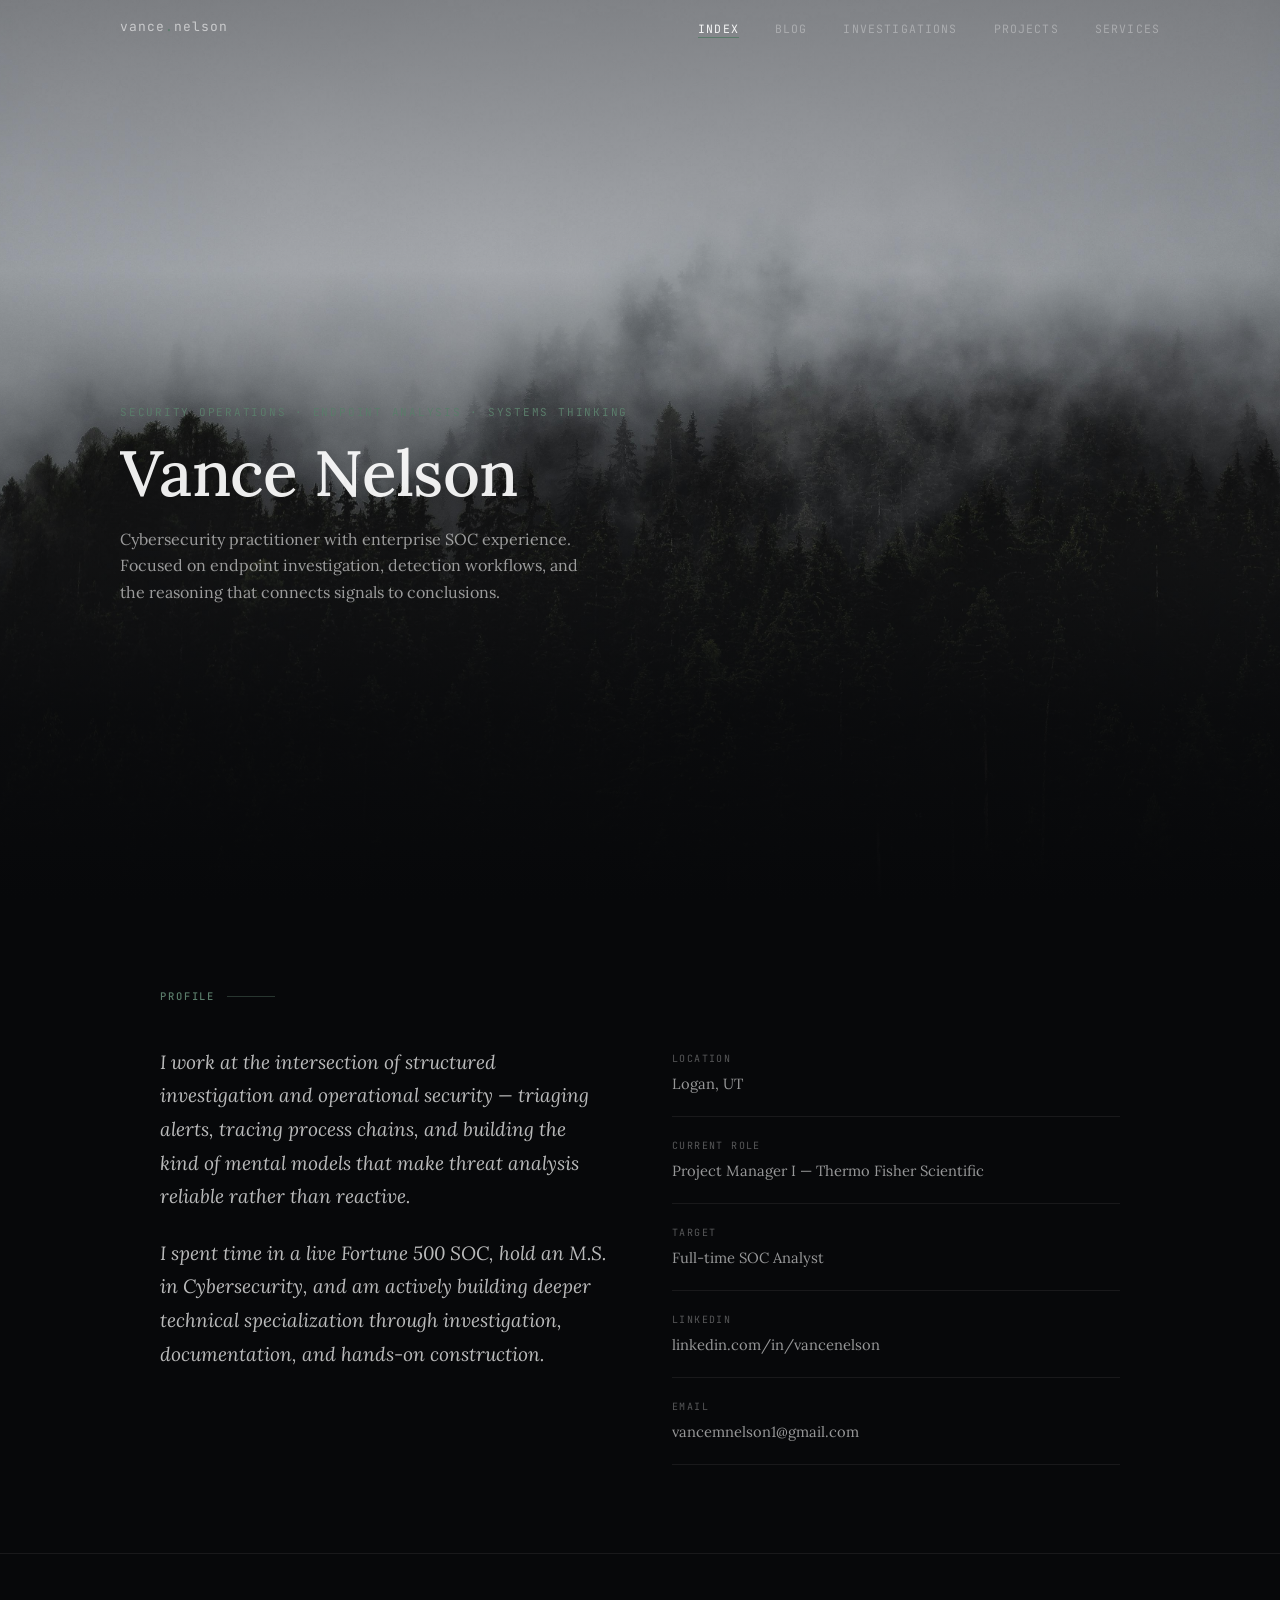
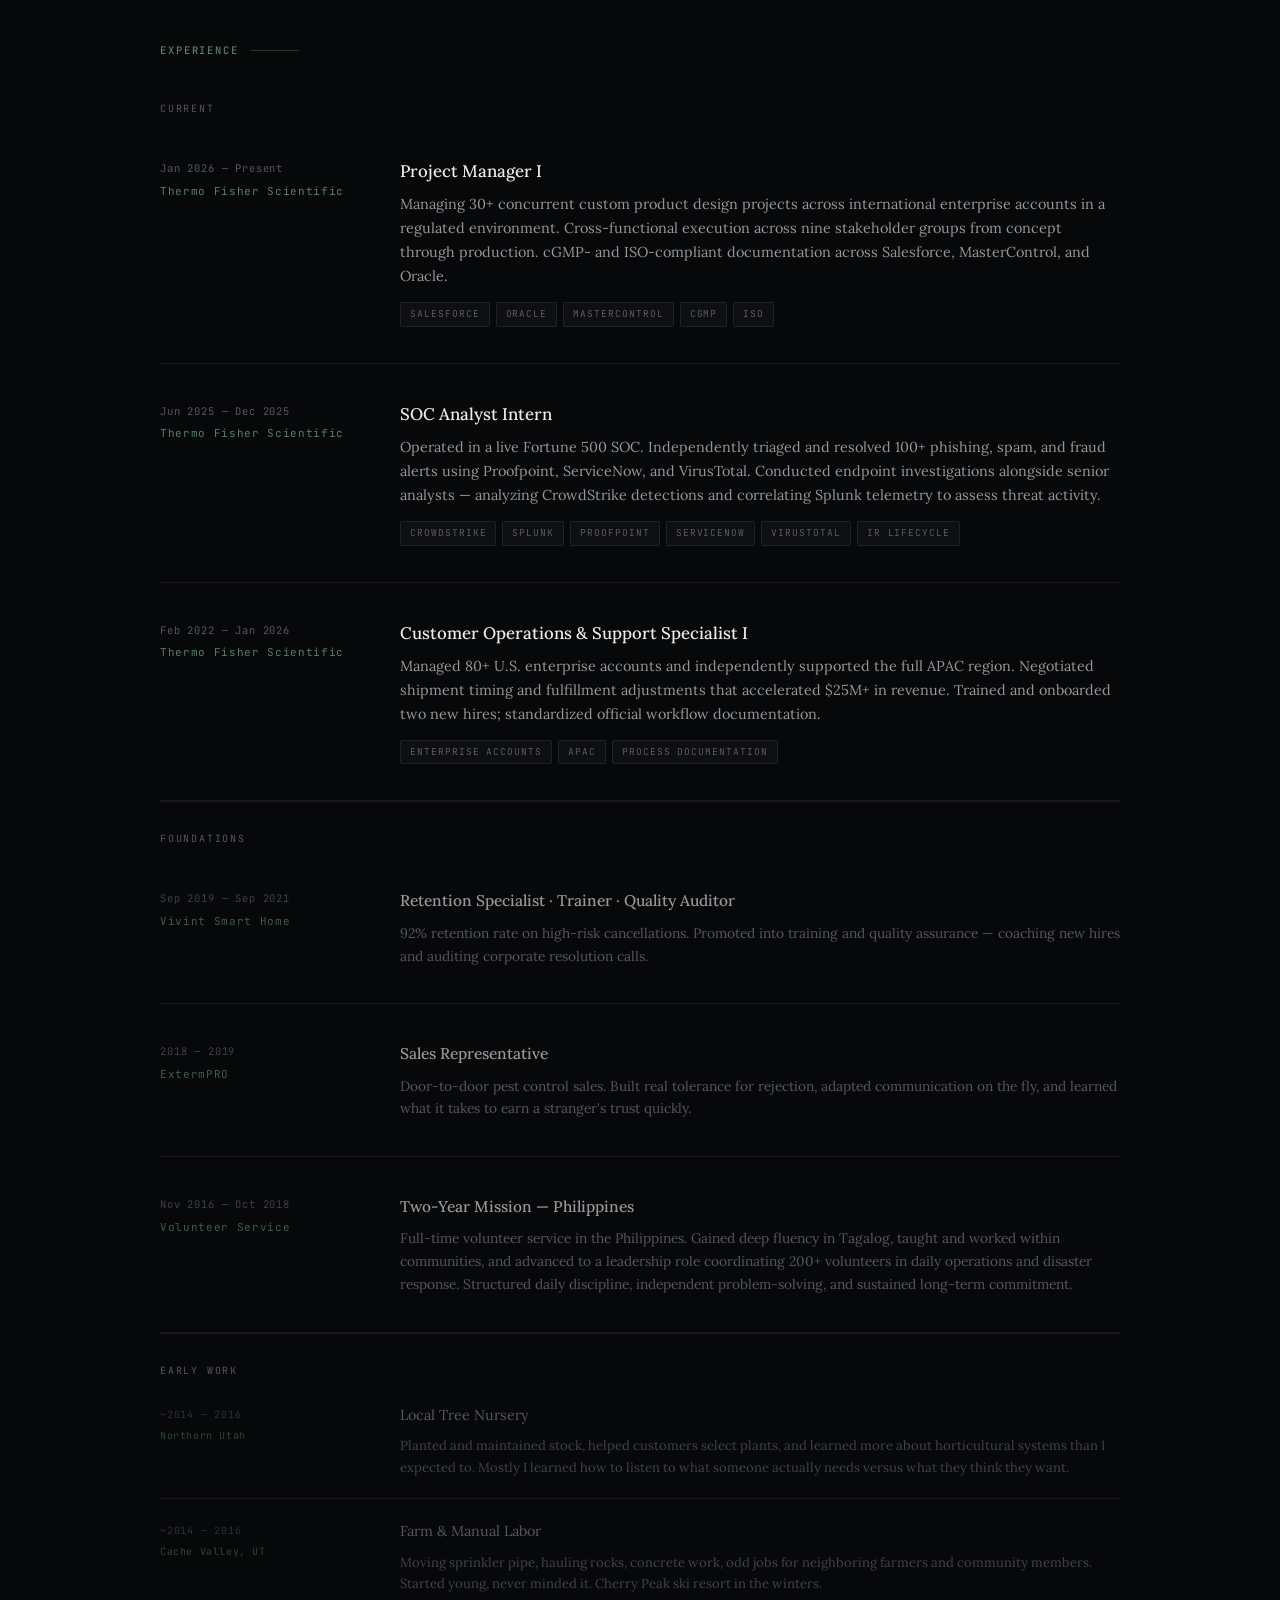
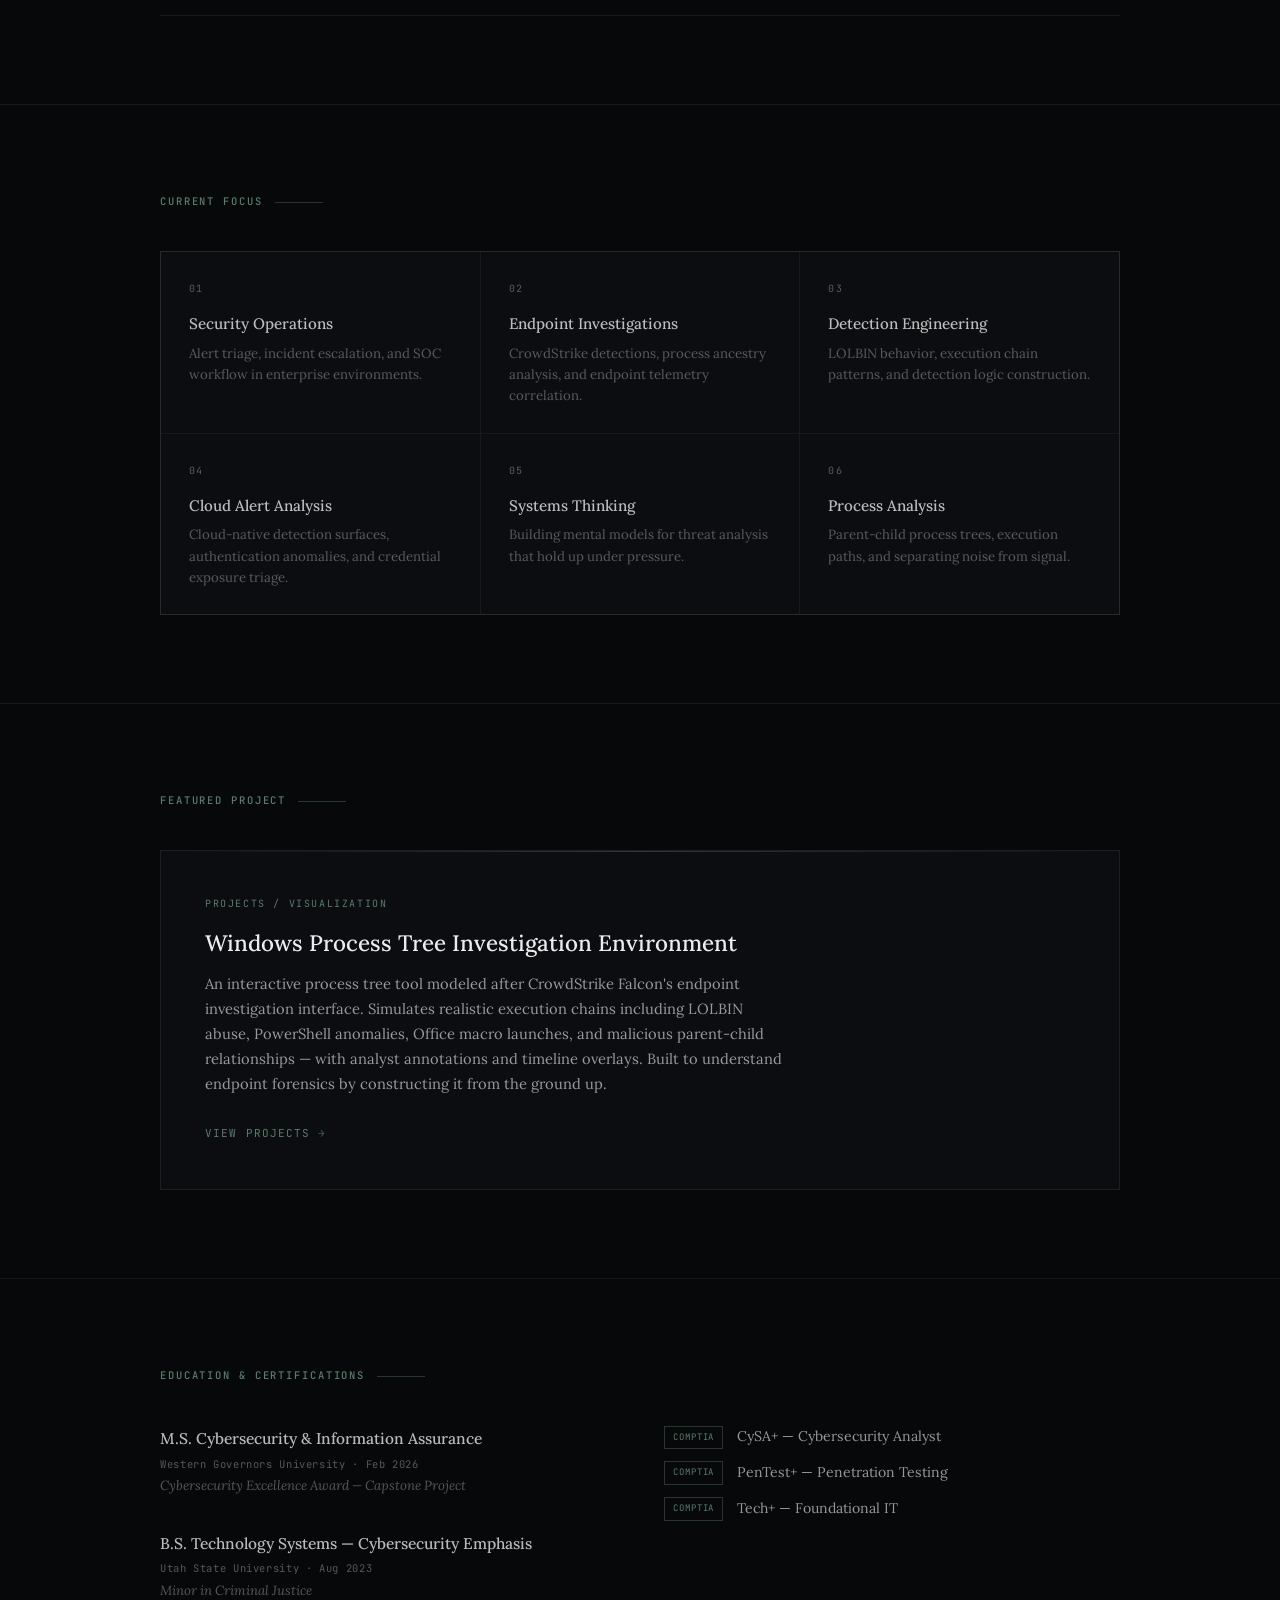
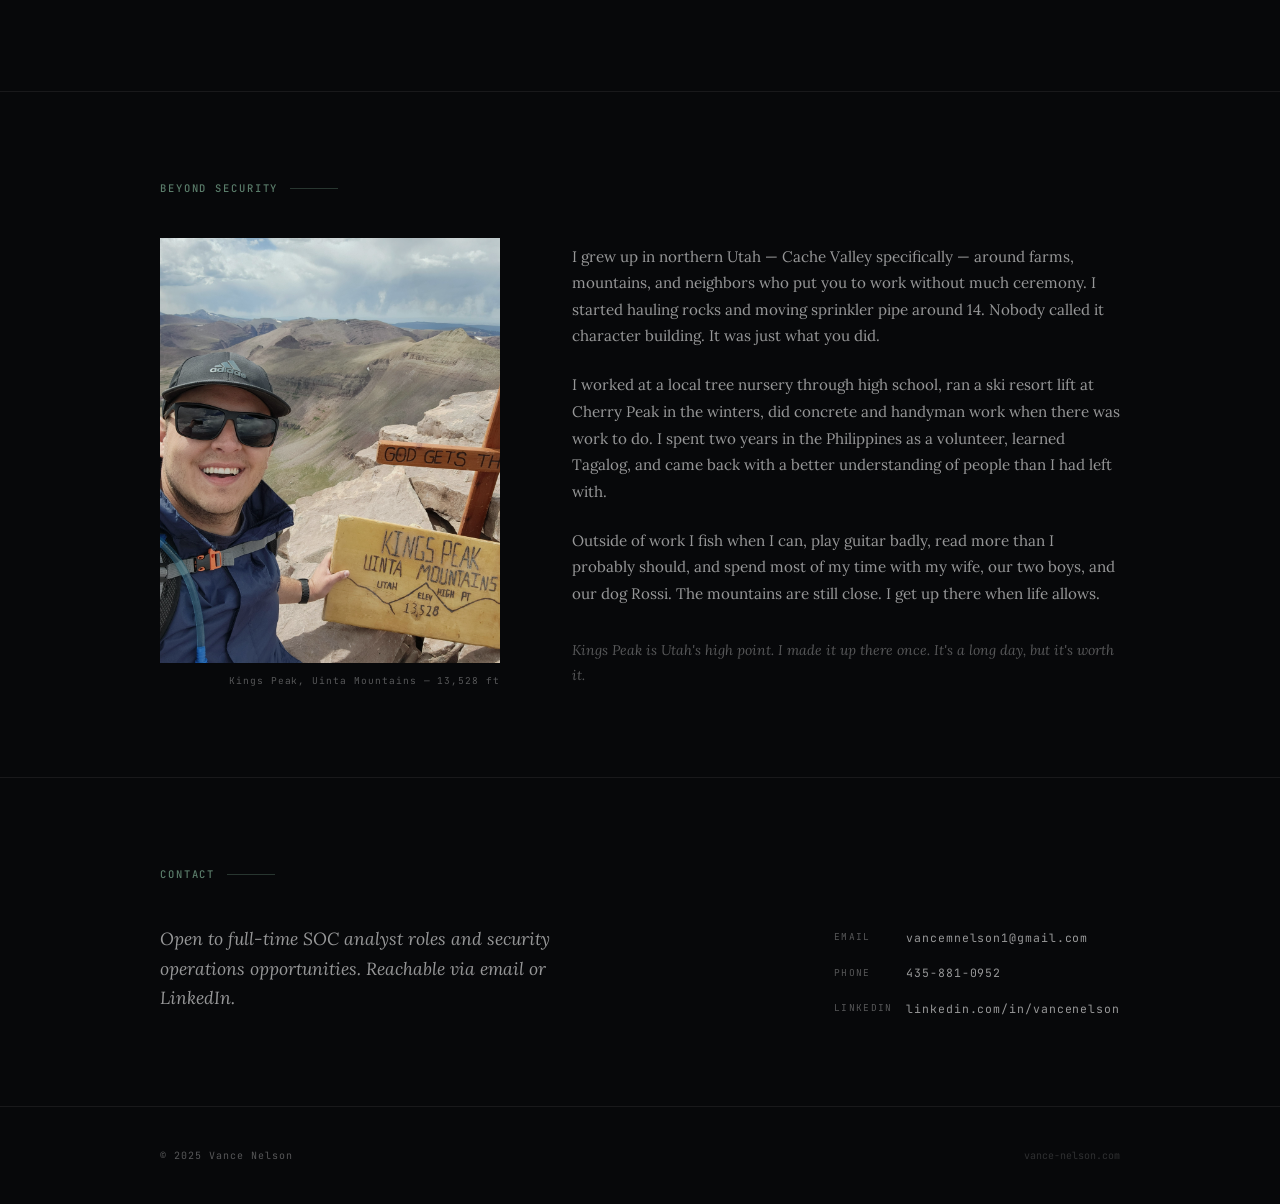
==== index.html @ a37cd50c "Add files via upload" ====
<!DOCTYPE html>
<html lang="en">
<head>
  <meta charset="UTF-8" />
  <meta name="viewport" content="width=device-width, initial-scale=1.0" />
  <title>Vance Nelson — Cybersecurity</title>
  <meta name="description" content="Cybersecurity practitioner. SOC analyst, endpoint investigator, systems thinker." />
  <link rel="stylesheet" href="styles.css" />
  <link rel="preconnect" href="https://fonts.googleapis.com" />
  <link rel="preconnect" href="https://fonts.gstatic.com" crossorigin />
</head>
<body>

  <!-- ── Navigation ─────────────────────────────────────── -->
  <nav class="nav" role="navigation" aria-label="Primary">
    <div class="nav__inner">
      <a href="index.html" class="nav__logo">vance<span>.</span>nelson</a>
      <ul class="nav__links">
        <li><a href="index.html">Index</a></li>
        <li><a href="blog.html">Blog</a></li>
        <li><a href="investigations.html">Investigations</a></li>
        <li><a href="projects.html">Projects</a></li>
        <li><a href="services.html">Services</a></li>
      </ul>
    </div>
  </nav>

  <!-- ── Hero ───────────────────────────────────────────── -->
  <section class="hero" aria-label="Introduction">
    <div class="hero__img" role="img" aria-label="Foggy forest landscape"></div>
    <div class="hero__overlay"></div>
    <div class="hero__content">
      <p class="hero__eyebrow">Security Operations · Endpoint Analysis · Systems Thinking</p>
      <h1 class="hero__name">Vance Nelson</h1>
      <p class="hero__tagline">
        Cybersecurity practitioner with enterprise SOC experience.
        Focused on endpoint investigation, detection workflows, and the
        reasoning that connects signals to conclusions.
      </p>
    </div>
  </section>

  <!-- ── Main ───────────────────────────────────────────── -->
  <main class="site-main">

    <!-- About -->
    <section class="section" id="about">
      <div class="container">
        <p class="section__label">Profile</p>
        <div class="about__body">
          <div class="about__statement reveal">
            <p>
              I work at the intersection of structured investigation and operational
              security — triaging alerts, tracing process chains, and building the
              kind of mental models that make threat analysis reliable rather than reactive.
            </p>
            <p>
              I spent time in a live Fortune 500 SOC, hold an M.S. in Cybersecurity,
              and am actively building deeper technical specialization through
              investigation, documentation, and hands-on construction.
            </p>
          </div>
          <div class="about__meta reveal">
            <div class="about__detail">
              <span class="about__detail-label">Location</span>
              <span class="about__detail-value">Logan, UT</span>
            </div>
            <div class="about__detail">
              <span class="about__detail-label">Current Role</span>
              <span class="about__detail-value">Project Manager I — Thermo Fisher Scientific</span>
            </div>
            <div class="about__detail">
              <span class="about__detail-label">Target</span>
              <span class="about__detail-value">Full-time SOC Analyst</span>
            </div>
            <div class="about__detail">
              <span class="about__detail-label">LinkedIn</span>
              <span class="about__detail-value">
                <a href="https://linkedin.com/in/vancenelson" target="_blank" rel="noopener">linkedin.com/in/vancenelson</a>
              </span>
            </div>
            <div class="about__detail">
              <span class="about__detail-label">Email</span>
              <span class="about__detail-value">
                <a href="mailto:vancemnelson1@gmail.com">vancemnelson1@gmail.com</a>
              </span>
            </div>
          </div>
        </div>
      </div>
    </section>

    <!-- Experience -->
    <section class="section" id="experience">
      <div class="container">
        <p class="section__label">Experience</p>
        <div class="experience__list">

          <!-- TIER 1 label -->
          <div class="exp-tier-label">Current</div>

          <div class="exp-item">
            <div class="exp-item__meta">
              <p class="exp-item__date">Jan 2026 — Present</p>
              <p class="exp-item__company">Thermo Fisher Scientific</p>
            </div>
            <div class="exp-item__body">
              <p class="exp-item__title">Project Manager I</p>
              <p class="exp-item__desc">
                Managing 30+ concurrent custom product design projects across international
                enterprise accounts in a regulated environment. Cross-functional execution
                across nine stakeholder groups from concept through production.
                cGMP- and ISO-compliant documentation across Salesforce, MasterControl, and Oracle.
              </p>
              <div class="exp-item__tags">
                <span class="tag">Salesforce</span>
                <span class="tag">Oracle</span>
                <span class="tag">MasterControl</span>
                <span class="tag">cGMP</span>
                <span class="tag">ISO</span>
              </div>
            </div>
          </div>

          <div class="exp-item">
            <div class="exp-item__meta">
              <p class="exp-item__date">Jun 2025 — Dec 2025</p>
              <p class="exp-item__company">Thermo Fisher Scientific</p>
            </div>
            <div class="exp-item__body">
              <p class="exp-item__title">SOC Analyst Intern</p>
              <p class="exp-item__desc">
                Operated in a live Fortune 500 SOC. Independently triaged and resolved 100+
                phishing, spam, and fraud alerts using Proofpoint, ServiceNow, and VirusTotal.
                Conducted endpoint investigations alongside senior analysts — analyzing
                CrowdStrike detections and correlating Splunk telemetry to assess threat activity.
              </p>
              <div class="exp-item__tags">
                <span class="tag">CrowdStrike</span>
                <span class="tag">Splunk</span>
                <span class="tag">Proofpoint</span>
                <span class="tag">ServiceNow</span>
                <span class="tag">VirusTotal</span>
                <span class="tag">IR Lifecycle</span>
              </div>
            </div>
          </div>

          <div class="exp-item">
            <div class="exp-item__meta">
              <p class="exp-item__date">Feb 2022 — Jan 2026</p>
              <p class="exp-item__company">Thermo Fisher Scientific</p>
            </div>
            <div class="exp-item__body">
              <p class="exp-item__title">Customer Operations & Support Specialist I</p>
              <p class="exp-item__desc">
                Managed 80+ U.S. enterprise accounts and independently supported the full
                APAC region. Negotiated shipment timing and fulfillment adjustments that
                accelerated $25M+ in revenue. Trained and onboarded two new hires;
                standardized official workflow documentation.
              </p>
              <div class="exp-item__tags">
                <span class="tag">Enterprise Accounts</span>
                <span class="tag">APAC</span>
                <span class="tag">Process Documentation</span>
              </div>
            </div>
          </div>

          <!-- TIER 2 label -->
          <div class="exp-tier-label">Foundations</div>

          <div class="exp-item exp-item--tier2">
            <div class="exp-item__meta">
              <p class="exp-item__date">Sep 2019 — Sep 2021</p>
              <p class="exp-item__company">Vivint Smart Home</p>
            </div>
            <div class="exp-item__body">
              <p class="exp-item__title">Retention Specialist · Trainer · Quality Auditor</p>
              <p class="exp-item__desc">
                92% retention rate on high-risk cancellations. Promoted into training and
                quality assurance — coaching new hires and auditing corporate resolution calls.
              </p>
            </div>
          </div>

          <div class="exp-item exp-item--tier2">
            <div class="exp-item__meta">
              <p class="exp-item__date">2018 — 2019</p>
              <p class="exp-item__company">ExtermPRO</p>
            </div>
            <div class="exp-item__body">
              <p class="exp-item__title">Sales Representative</p>
              <p class="exp-item__desc">
                Door-to-door pest control sales. Built real tolerance for rejection,
                adapted communication on the fly, and learned what it takes to
                earn a stranger's trust quickly.
              </p>
            </div>
          </div>

          <div class="exp-item exp-item--tier2">
            <div class="exp-item__meta">
              <p class="exp-item__date">Nov 2016 — Oct 2018</p>
              <p class="exp-item__company">Volunteer Service</p>
            </div>
            <div class="exp-item__body">
              <p class="exp-item__title">Two-Year Mission — Philippines</p>
              <p class="exp-item__desc">
                Full-time volunteer service in the Philippines. Gained deep fluency in Tagalog,
                taught and worked within communities, and advanced to a leadership role
                coordinating 200+ volunteers in daily operations and disaster response.
                Structured daily discipline, independent problem-solving, and sustained
                long-term commitment.
              </p>
            </div>
          </div>

          <!-- TIER 3 label -->
          <div class="exp-tier-label">Early Work</div>

          <div class="exp-item exp-item--tier3">
            <div class="exp-item__meta">
              <p class="exp-item__date">~2014 — 2016</p>
              <p class="exp-item__company">Northern Utah</p>
            </div>
            <div class="exp-item__body">
              <p class="exp-item__title">Local Tree Nursery</p>
              <p class="exp-item__desc">
                Planted and maintained stock, helped customers select plants, and learned
                more about horticultural systems than I expected to. Mostly I learned
                how to listen to what someone actually needs versus what they think they want.
              </p>
            </div>
          </div>

          <div class="exp-item exp-item--tier3">
            <div class="exp-item__meta">
              <p class="exp-item__date">~2014 — 2016</p>
              <p class="exp-item__company">Cache Valley, UT</p>
            </div>
            <div class="exp-item__body">
              <p class="exp-item__title">Farm & Manual Labor</p>
              <p class="exp-item__desc">
                Moving sprinkler pipe, hauling rocks, concrete work, odd jobs for
                neighboring farmers and community members. Started young, never minded it.
                Cherry Peak ski resort in the winters.
              </p>
            </div>
          </div>

        </div>
      </div>
    </section>

    <!-- Current Focus -->
    <section class="section" id="focus">
      <div class="container">
        <p class="section__label">Current Focus</p>
        <div class="focus__grid">
          <div class="focus-item reveal">
            <p class="focus-item__num">01</p>
            <p class="focus-item__title">Security Operations</p>
            <p class="focus-item__desc">Alert triage, incident escalation, and SOC workflow in enterprise environments.</p>
          </div>
          <div class="focus-item reveal">
            <p class="focus-item__num">02</p>
            <p class="focus-item__title">Endpoint Investigations</p>
            <p class="focus-item__desc">CrowdStrike detections, process ancestry analysis, and endpoint telemetry correlation.</p>
          </div>
          <div class="focus-item reveal">
            <p class="focus-item__num">03</p>
            <p class="focus-item__title">Detection Engineering</p>
            <p class="focus-item__desc">LOLBIN behavior, execution chain patterns, and detection logic construction.</p>
          </div>
          <div class="focus-item reveal">
            <p class="focus-item__num">04</p>
            <p class="focus-item__title">Cloud Alert Analysis</p>
            <p class="focus-item__desc">Cloud-native detection surfaces, authentication anomalies, and credential exposure triage.</p>
          </div>
          <div class="focus-item reveal">
            <p class="focus-item__num">05</p>
            <p class="focus-item__title">Systems Thinking</p>
            <p class="focus-item__desc">Building mental models for threat analysis that hold up under pressure.</p>
          </div>
          <div class="focus-item reveal">
            <p class="focus-item__num">06</p>
            <p class="focus-item__title">Process Analysis</p>
            <p class="focus-item__desc">Parent-child process trees, execution paths, and separating noise from signal.</p>
          </div>
        </div>
      </div>
    </section>

    <!-- Featured -->
    <section class="section" id="featured">
      <div class="container">
        <p class="section__label">Featured Project</p>
        <div class="featured__card reveal">
          <p class="featured__type">Projects / Visualization</p>
          <h2 class="featured__title">Windows Process Tree Investigation Environment</h2>
          <p class="featured__body">
            An interactive process tree tool modeled after CrowdStrike Falcon's endpoint
            investigation interface. Simulates realistic execution chains including LOLBIN
            abuse, PowerShell anomalies, Office macro launches, and malicious parent-child
            relationships — with analyst annotations and timeline overlays.
            Built to understand endpoint forensics by constructing it from the ground up.
          </p>
          <a href="projects.html" class="featured__link">
            View Projects <span>→</span>
          </a>
        </div>
      </div>
    </section>

    <!-- Education & Certs -->
    <section class="section" id="education">
      <div class="container">
        <p class="section__label">Education & Certifications</p>
        <div class="edu__row">
          <div>
            <div class="edu-block reveal">
              <p class="edu-block__title">M.S. Cybersecurity & Information Assurance</p>
              <p class="edu-block__sub">Western Governors University · Feb 2026</p>
              <p class="edu-block__note">Cybersecurity Excellence Award — Capstone Project</p>
            </div>
            <div class="edu-block reveal">
              <p class="edu-block__title">B.S. Technology Systems — Cybersecurity Emphasis</p>
              <p class="edu-block__sub">Utah State University · Aug 2023</p>
              <p class="edu-block__note">Minor in Criminal Justice</p>
            </div>
          </div>
          <div class="reveal">
            <ul class="cert-list">
              <li class="cert-item">
                <span class="cert-item__badge">CompTIA</span>
                <span class="cert-item__name">CySA+ — Cybersecurity Analyst</span>
              </li>
              <li class="cert-item">
                <span class="cert-item__badge">CompTIA</span>
                <span class="cert-item__name">PenTest+ — Penetration Testing</span>
              </li>
              <li class="cert-item">
                <span class="cert-item__badge">CompTIA</span>
                <span class="cert-item__name">Tech+ — Foundational IT</span>
              </li>
            </ul>
          </div>
        </div>
      </div>
    </section>

    <!-- Beyond Security -->
    <section class="section section--beyond" id="beyond">
      <div class="container">
        <p class="section__label">Beyond Security</p>
        <div class="beyond__layout">
          <div class="beyond__img-wrap reveal">
            <img
              src="images/kings-peak.jpg"
              alt="Vance Nelson at the summit of Kings Peak, Utah — elevation 13,528 ft"
              class="beyond__img"
              loading="lazy"
            />
            <p class="beyond__img-caption">Kings Peak, Uinta Mountains — 13,528 ft</p>
          </div>
          <div class="beyond__text reveal">
            <p>
              I grew up in northern Utah — Cache Valley specifically — around farms,
              mountains, and neighbors who put you to work without much ceremony.
              I started hauling rocks and moving sprinkler pipe around 14. Nobody
              called it character building. It was just what you did.
            </p>
            <p>
              I worked at a local tree nursery through high school, ran a ski resort
              lift at Cherry Peak in the winters, did concrete and handyman work when
              there was work to do. I spent two years in the Philippines as a volunteer,
              learned Tagalog, and came back with a better understanding of people
              than I had left with.
            </p>
            <p>
              Outside of work I fish when I can, play guitar badly, read more than I
              probably should, and spend most of my time with my wife, our two boys,
              and our dog Rossi. The mountains are still close. I get up there when
              life allows.
            </p>
            <p class="beyond__closer">
              Kings Peak is Utah's high point. I made it up there once.
              It's a long day, but it's worth it.
            </p>
          </div>
        </div>
      </div>
    </section>

    <!-- Contact -->
    <section class="section" id="contact">
      <div class="container">
        <p class="section__label">Contact</p>
        <div class="contact__row">
          <p class="contact__statement reveal">
            Open to full-time SOC analyst roles and security operations opportunities.
            Reachable via email or LinkedIn.
          </p>
          <div class="contact__links reveal">
            <a href="mailto:vancemnelson1@gmail.com" class="contact__link">
              <span class="contact__link__label">Email</span>
              <span>vancemnelson1@gmail.com</span>
            </a>
            <a href="tel:4358810952" class="contact__link">
              <span class="contact__link__label">Phone</span>
              <span>435-881-0952</span>
            </a>
            <a href="https://linkedin.com/in/vancenelson" target="_blank" rel="noopener" class="contact__link">
              <span class="contact__link__label">LinkedIn</span>
              <span>linkedin.com/in/vancenelson</span>
            </a>
          </div>
        </div>
      </div>
    </section>

  </main>

  <!-- ── Footer ─────────────────────────────────────────── -->
  <footer class="footer">
    <div class="container" style="display:flex;justify-content:space-between;width:100%;max-width:var(--max-w);">
      <span class="footer__copy">© 2025 Vance Nelson</span>
      <span class="footer__tag">vance-nelson.com</span>
    </div>
  </footer>

  <script src="script.js"></script>
</body>
</html>
---- styles.css ----
/* ============================================================
   vance-nelson.com — Stylesheet
   ============================================================ */

@import url('https://fonts.googleapis.com/css2?family=Lora:ital,wght@0,400;0,500;0,600;1,400&family=JetBrains+Mono:wght@300;400;500&display=swap');

/* ── Reset & Base ────────────────────────────────────────── */
*, *::before, *::after { box-sizing: border-box; margin: 0; padding: 0; }

:root {
  --bg-deep:    #07080a;
  --bg-mid:     #0b0d10;
  --bg-surface: #101317;
  --bg-raised:  #14181d;

  --text-primary:   rgba(255,255,255,0.92);
  --text-secondary: rgba(255,255,255,0.58);
  --text-muted:     rgba(255,255,255,0.32);
  --text-accent:    rgba(255,255,255,0.72);

  --accent-pine:   #3a5244;
  --accent-steel:  #2c3e50;
  --accent-fog:    rgba(180,190,200,0.12);
  --accent-line:   rgba(255,255,255,0.07);
  --accent-green:  #5a7c6a;

  --mono: 'JetBrains Mono', 'IBM Plex Mono', monospace;
  --serif: 'Lora', Georgia, serif;

  --max-w: 1040px;
  --nav-h: 56px;
}

html { scroll-behavior: smooth; }

body {
  background-color: var(--bg-deep);
  color: var(--text-primary);
  font-family: var(--serif);
  font-size: 16px;
  line-height: 1.7;
  -webkit-font-smoothing: antialiased;
  overflow-x: hidden;
}

a { color: inherit; text-decoration: none; }
img { display: block; max-width: 100%; }

/* ── Navigation ─────────────────────────────────────────── */
.nav {
  position: fixed;
  top: 0; left: 0; right: 0;
  z-index: 100;
  height: var(--nav-h);
  display: flex;
  align-items: center;
  padding: 0 40px;
  border-bottom: 1px solid transparent;
  transition: background 0.4s ease, border-color 0.4s ease, backdrop-filter 0.4s ease;
}

.nav.scrolled {
  background: rgba(7,8,10,0.88);
  border-color: var(--accent-line);
  backdrop-filter: blur(12px);
  -webkit-backdrop-filter: blur(12px);
}

.nav__inner {
  width: 100%;
  max-width: var(--max-w);
  margin: 0 auto;
  display: flex;
  align-items: center;
  justify-content: space-between;
}

.nav__logo {
  font-family: var(--mono);
  font-size: 13px;
  font-weight: 400;
  letter-spacing: 0.08em;
  color: var(--text-secondary);
  transition: color 0.2s;
}
.nav__logo:hover { color: var(--text-primary); }
.nav__logo span { color: var(--accent-green); }

.nav__links {
  display: flex;
  gap: 36px;
  list-style: none;
}

.nav__links a {
  font-family: var(--mono);
  font-size: 11.5px;
  font-weight: 400;
  letter-spacing: 0.1em;
  text-transform: uppercase;
  color: var(--text-muted);
  transition: color 0.2s;
  position: relative;
  padding-bottom: 2px;
}
.nav__links a::after {
  content: '';
  position: absolute;
  bottom: 0; left: 0;
  width: 0; height: 1px;
  background: var(--accent-green);
  transition: width 0.25s ease;
}
.nav__links a:hover { color: var(--text-accent); }
.nav__links a:hover::after { width: 100%; }
.nav__links a.active { color: var(--text-primary); }
.nav__links a.active::after { width: 100%; }

/* ── Hero ───────────────────────────────────────────────── */
.hero {
  position: relative;
  width: 100%;
  height: 100vh;
  min-height: 600px;
  overflow: hidden;
}

.hero__img {
  position: absolute;
  inset: 0;
  background-image: url('images/forest.jpg');
  background-size: cover;
  background-position: center 40%;
  transform: scale(1.04);
  transition: transform 8s ease-out;
}
.hero__img.loaded { transform: scale(1); }

/* Multi-layer fade: fog dissolving into site bg */
.hero__overlay {
  position: absolute;
  inset: 0;
  background:
    linear-gradient(to bottom,
      rgba(7,8,10,0.35) 0%,
      rgba(7,8,10,0.10) 30%,
      rgba(7,8,10,0.40) 60%,
      rgba(7,8,10,0.82) 80%,
      rgba(7,8,10,1.00) 100%
    );
}

.hero__content {
  position: relative;
  z-index: 2;
  height: 100%;
  display: flex;
  flex-direction: column;
  justify-content: center;
  padding-top: 12vh;
  padding-left: 40px;
  padding-right: 40px;
  max-width: calc(var(--max-w) + 80px);
  margin: 0 auto;
  width: 100%;
}

.hero__eyebrow {
  font-family: var(--mono);
  font-size: 11px;
  font-weight: 400;
  letter-spacing: 0.16em;
  text-transform: uppercase;
  color: var(--accent-green);
  margin-bottom: 16px;
  opacity: 0;
  transform: translateY(12px);
  animation: fadeUp 0.8s ease 0.3s forwards;
}

.hero__name {
  font-family: var(--serif);
  font-size: clamp(2.8rem, 5vw, 4.2rem);
  font-weight: 500;
  line-height: 1.1;
  letter-spacing: -0.01em;
  color: var(--text-primary);
  margin-bottom: 18px;
  opacity: 0;
  transform: translateY(16px);
  animation: fadeUp 0.9s ease 0.5s forwards;
}

.hero__tagline {
  font-size: 1rem;
  font-weight: 400;
  color: var(--text-secondary);
  max-width: 480px;
  line-height: 1.65;
  opacity: 0;
  transform: translateY(14px);
  animation: fadeUp 0.9s ease 0.7s forwards;
}

@keyframes fadeUp {
  to { opacity: 1; transform: translateY(0); }
}

/* ── Main Content Area ──────────────────────────────────── */
.site-main {
  background: var(--bg-deep);
  position: relative;
  z-index: 1;
}

.container {
  max-width: var(--max-w);
  margin: 0 auto;
  padding: 0 40px;
}

/* ── Section Common ─────────────────────────────────────── */
.section {
  padding: 88px 0;
  border-top: 1px solid var(--accent-line);
}
.section:first-child { border-top: none; }

.section__label {
  font-family: var(--mono);
  font-size: 10.5px;
  font-weight: 500;
  letter-spacing: 0.18em;
  text-transform: uppercase;
  color: var(--accent-green);
  margin-bottom: 40px;
  display: flex;
  align-items: center;
  gap: 12px;
}
.section__label::after {
  content: '';
  flex: 1;
  max-width: 48px;
  height: 1px;
  background: var(--accent-green);
  opacity: 0.4;
}

/* ── About / Intro ──────────────────────────────────────── */
.about__body {
  display: grid;
  grid-template-columns: 1fr 1fr;
  gap: 64px;
  align-items: start;
}

.about__statement {
  font-size: 1.2rem;
  line-height: 1.75;
  color: var(--text-accent);
  font-style: italic;
}
.about__statement p + p { margin-top: 1.2em; }

.about__meta {
  padding-top: 4px;
}

.about__detail {
  display: flex;
  flex-direction: column;
  gap: 4px;
  padding: 20px 0;
  border-bottom: 1px solid var(--accent-line);
}
.about__detail:first-child { padding-top: 0; }
.about__detail-label {
  font-family: var(--mono);
  font-size: 10px;
  letter-spacing: 0.14em;
  text-transform: uppercase;
  color: var(--text-muted);
}
.about__detail-value {
  font-size: 0.92rem;
  color: var(--text-secondary);
}
.about__detail-value a:hover { color: var(--text-primary); }

/* ── Experience ─────────────────────────────────────────── */
.experience__list {
  display: flex;
  flex-direction: column;
  gap: 0;
}

.exp-item {
  display: grid;
  grid-template-columns: 200px 1fr;
  gap: 40px;
  padding: 36px 0;
  border-bottom: 1px solid var(--accent-line);
  opacity: 0;
  transform: translateY(18px);
  transition: opacity 0.6s ease, transform 0.6s ease;
}
.exp-item.visible { opacity: 1; transform: translateY(0); }
.exp-item:first-child { padding-top: 0; }

.exp-item__meta {
  padding-top: 3px;
}
.exp-item__date {
  font-family: var(--mono);
  font-size: 10.5px;
  letter-spacing: 0.08em;
  color: var(--text-muted);
  margin-bottom: 4px;
}
.exp-item__company {
  font-family: var(--mono);
  font-size: 11px;
  color: var(--accent-green);
  letter-spacing: 0.06em;
}

.exp-item__title {
  font-size: 1.05rem;
  font-weight: 500;
  color: var(--text-primary);
  margin-bottom: 8px;
}
.exp-item__desc {
  font-size: 0.9rem;
  color: var(--text-secondary);
  line-height: 1.65;
}
.exp-item__tags {
  display: flex;
  flex-wrap: wrap;
  gap: 6px;
  margin-top: 14px;
}
.tag {
  font-family: var(--mono);
  font-size: 9.5px;
  letter-spacing: 0.1em;
  text-transform: uppercase;
  color: var(--text-muted);
  border: 1px solid rgba(255,255,255,0.08);
  padding: 3px 9px;
  border-radius: 2px;
  background: rgba(255,255,255,0.03);
}

/* ── Focus Areas ────────────────────────────────────────── */
.focus__grid {
  display: grid;
  grid-template-columns: repeat(3, 1fr);
  gap: 1px;
  background: var(--accent-line);
  border: 1px solid var(--accent-line);
}

.focus-item {
  background: var(--bg-mid);
  padding: 28px 28px 26px;
  transition: background 0.2s;
}
.focus-item:hover { background: var(--bg-surface); }

.focus-item__num {
  font-family: var(--mono);
  font-size: 10px;
  letter-spacing: 0.12em;
  color: var(--text-muted);
  margin-bottom: 14px;
}
.focus-item__title {
  font-size: 0.95rem;
  font-weight: 500;
  color: var(--text-accent);
  margin-bottom: 6px;
}
.focus-item__desc {
  font-size: 0.83rem;
  color: var(--text-muted);
  line-height: 1.6;
}

/* ── Featured ───────────────────────────────────────────── */
.featured__card {
  border: 1px solid var(--accent-line);
  background: var(--bg-mid);
  padding: 44px;
  position: relative;
  overflow: hidden;
  transition: border-color 0.3s;
}
.featured__card:hover { border-color: rgba(90,124,106,0.3); }

.featured__card::before {
  content: '';
  position: absolute;
  top: 0; left: 0; right: 0;
  height: 1px;
  background: linear-gradient(90deg, transparent, var(--accent-green), transparent);
  opacity: 0.4;
}

.featured__type {
  font-family: var(--mono);
  font-size: 10px;
  letter-spacing: 0.16em;
  text-transform: uppercase;
  color: var(--accent-green);
  margin-bottom: 16px;
}

.featured__title {
  font-size: 1.4rem;
  font-weight: 500;
  color: var(--text-primary);
  margin-bottom: 14px;
  line-height: 1.3;
}

.featured__body {
  font-size: 0.92rem;
  color: var(--text-secondary);
  max-width: 580px;
  line-height: 1.7;
}

.featured__link {
  display: inline-flex;
  align-items: center;
  gap: 8px;
  margin-top: 28px;
  font-family: var(--mono);
  font-size: 11px;
  letter-spacing: 0.1em;
  text-transform: uppercase;
  color: var(--accent-green);
  transition: gap 0.2s;
}
.featured__link:hover { gap: 14px; }
.featured__link span { opacity: 0.7; }

/* ── Education & Certs ──────────────────────────────────── */
.edu__row {
  display: grid;
  grid-template-columns: 1fr 1fr;
  gap: 48px;
}

.edu-block__title {
  font-size: 0.97rem;
  font-weight: 500;
  color: var(--text-accent);
  margin-bottom: 4px;
}
.edu-block__sub {
  font-family: var(--mono);
  font-size: 10.5px;
  letter-spacing: 0.06em;
  color: var(--text-muted);
  margin-bottom: 2px;
}
.edu-block__note {
  font-size: 0.83rem;
  color: var(--text-muted);
  font-style: italic;
}
.edu-block + .edu-block { margin-top: 32px; }

.cert-list {
  list-style: none;
  display: flex;
  flex-direction: column;
  gap: 12px;
}
.cert-item {
  display: flex;
  align-items: center;
  gap: 14px;
}
.cert-item__badge {
  font-family: var(--mono);
  font-size: 9px;
  letter-spacing: 0.1em;
  text-transform: uppercase;
  color: var(--accent-green);
  border: 1px solid rgba(90,124,106,0.4);
  padding: 3px 8px;
  white-space: nowrap;
}
.cert-item__name {
  font-size: 0.88rem;
  color: var(--text-secondary);
}

/* ── Contact ────────────────────────────────────────────── */
.contact__row {
  display: flex;
  align-items: flex-start;
  justify-content: space-between;
  gap: 48px;
}
.contact__statement {
  font-size: 1.1rem;
  color: var(--text-secondary);
  max-width: 460px;
  font-style: italic;
  line-height: 1.7;
}
.contact__links {
  display: flex;
  flex-direction: column;
  gap: 16px;
  padding-top: 4px;
}
.contact__link {
  display: flex;
  align-items: center;
  gap: 12px;
  font-family: var(--mono);
  font-size: 11.5px;
  letter-spacing: 0.08em;
  color: var(--text-secondary);
  transition: color 0.2s;
}
.contact__link:hover { color: var(--text-primary); }
.contact__link__label {
  font-size: 9.5px;
  letter-spacing: 0.14em;
  text-transform: uppercase;
  color: var(--text-muted);
  width: 60px;
}

/* ── Footer ─────────────────────────────────────────────── */
.footer {
  padding: 40px;
  border-top: 1px solid var(--accent-line);
  display: flex;
  justify-content: space-between;
  align-items: center;
}
.footer__copy {
  font-family: var(--mono);
  font-size: 10px;
  letter-spacing: 0.1em;
  color: var(--text-muted);
}
.footer__tag {
  font-family: var(--mono);
  font-size: 10px;
  color: var(--text-muted);
  opacity: 0.5;
}

/* ── Stub pages ─────────────────────────────────────────── */
.stub-hero {
  padding-top: calc(var(--nav-h) + 100px);
  padding-bottom: 100px;
}
.stub-hero__label {
  font-family: var(--mono);
  font-size: 11px;
  letter-spacing: 0.16em;
  text-transform: uppercase;
  color: var(--accent-green);
  margin-bottom: 20px;
}
.stub-hero__title {
  font-size: clamp(2rem, 4vw, 3rem);
  font-weight: 500;
  color: var(--text-primary);
  margin-bottom: 20px;
  line-height: 1.15;
}
.stub-hero__body {
  font-size: 1rem;
  color: var(--text-secondary);
  max-width: 520px;
  line-height: 1.7;
}
.stub-coming {
  padding: 64px 0;
  border-top: 1px solid var(--accent-line);
}
.stub-coming__note {
  font-family: var(--mono);
  font-size: 11px;
  letter-spacing: 0.12em;
  color: var(--text-muted);
}

/* ── Experience Tiers ───────────────────────────────────── */
.exp-tier-label {
  font-family: var(--mono);
  font-size: 10px;
  letter-spacing: 0.18em;
  text-transform: uppercase;
  color: var(--text-muted);
  padding: 28px 0 4px;
  border-top: 1px solid var(--accent-line);
}
.exp-tier-label:first-child {
  border-top: none;
  padding-top: 0;
}

.exp-item--tier2 .exp-item__title {
  font-size: 0.97rem;
  color: var(--text-secondary);
}
.exp-item--tier2 .exp-item__desc {
  font-size: 0.86rem;
  color: var(--text-muted);
}
.exp-item--tier2 .exp-item__date,
.exp-item--tier2 .exp-item__company {
  opacity: 0.7;
}

.exp-item--tier3 {
  padding: 20px 0;
}
.exp-item--tier3 .exp-item__title {
  font-size: 0.9rem;
  color: var(--text-muted);
  font-weight: 400;
}
.exp-item--tier3 .exp-item__desc {
  font-size: 0.82rem;
  color: var(--text-muted);
  opacity: 0.75;
}
.exp-item--tier3 .exp-item__date,
.exp-item--tier3 .exp-item__company {
  opacity: 0.5;
  font-size: 10px;
}

/* ── Beyond Security ────────────────────────────────────── */
.section--beyond {
  border-top: 1px solid var(--accent-line);
}

.beyond__layout {
  display: grid;
  grid-template-columns: 340px 1fr;
  gap: 72px;
  align-items: start;
}

.beyond__img-wrap {
  display: flex;
  flex-direction: column;
  gap: 10px;
}

.beyond__img {
  width: 100%;
  aspect-ratio: 4/5;
  object-fit: cover;
  object-position: center top;
  filter: saturate(0.85) brightness(0.95);
  display: block;
}

.beyond__img-caption {
  font-family: var(--mono);
  font-size: 9.5px;
  letter-spacing: 0.1em;
  color: var(--text-muted);
  text-align: right;
}

.beyond__text {
  padding-top: 6px;
  display: flex;
  flex-direction: column;
  gap: 1.4em;
}

.beyond__text p {
  font-size: 0.95rem;
  color: var(--text-secondary);
  line-height: 1.75;
}

.beyond__closer {
  font-style: italic;
  color: var(--text-muted) !important;
  font-size: 0.88rem !important;
  margin-top: 8px;
}

/* ── Scroll-reveal utility ──────────────────────────────── */
.reveal {
  opacity: 0;
  transform: translateY(20px);
  transition: opacity 0.65s ease, transform 0.65s ease;
}
.reveal.visible {
  opacity: 1;
  transform: translateY(0);
}

/* ── Responsive ─────────────────────────────────────────── */
@media (max-width: 860px) {
  .container { padding: 0 24px; }
  .nav { padding: 0 24px; }

  .about__body { grid-template-columns: 1fr; gap: 40px; }
  .exp-item { grid-template-columns: 1fr; gap: 8px; }
  .focus__grid { grid-template-columns: 1fr 1fr; }
  .edu__row { grid-template-columns: 1fr; gap: 40px; }
  .contact__row { flex-direction: column; gap: 32px; }
  .footer { flex-direction: column; gap: 8px; text-align: center; }
  .beyond__layout { grid-template-columns: 1fr; gap: 40px; }
  .beyond__img { aspect-ratio: 16/9; object-position: center 20%; }

  .hero__content { padding-left: 24px; padding-right: 24px; padding-bottom: 72px; }
}

@media (max-width: 560px) {
  .nav__links { gap: 20px; }
  .focus__grid { grid-template-columns: 1fr; }
  .featured__card { padding: 28px 24px; }
}
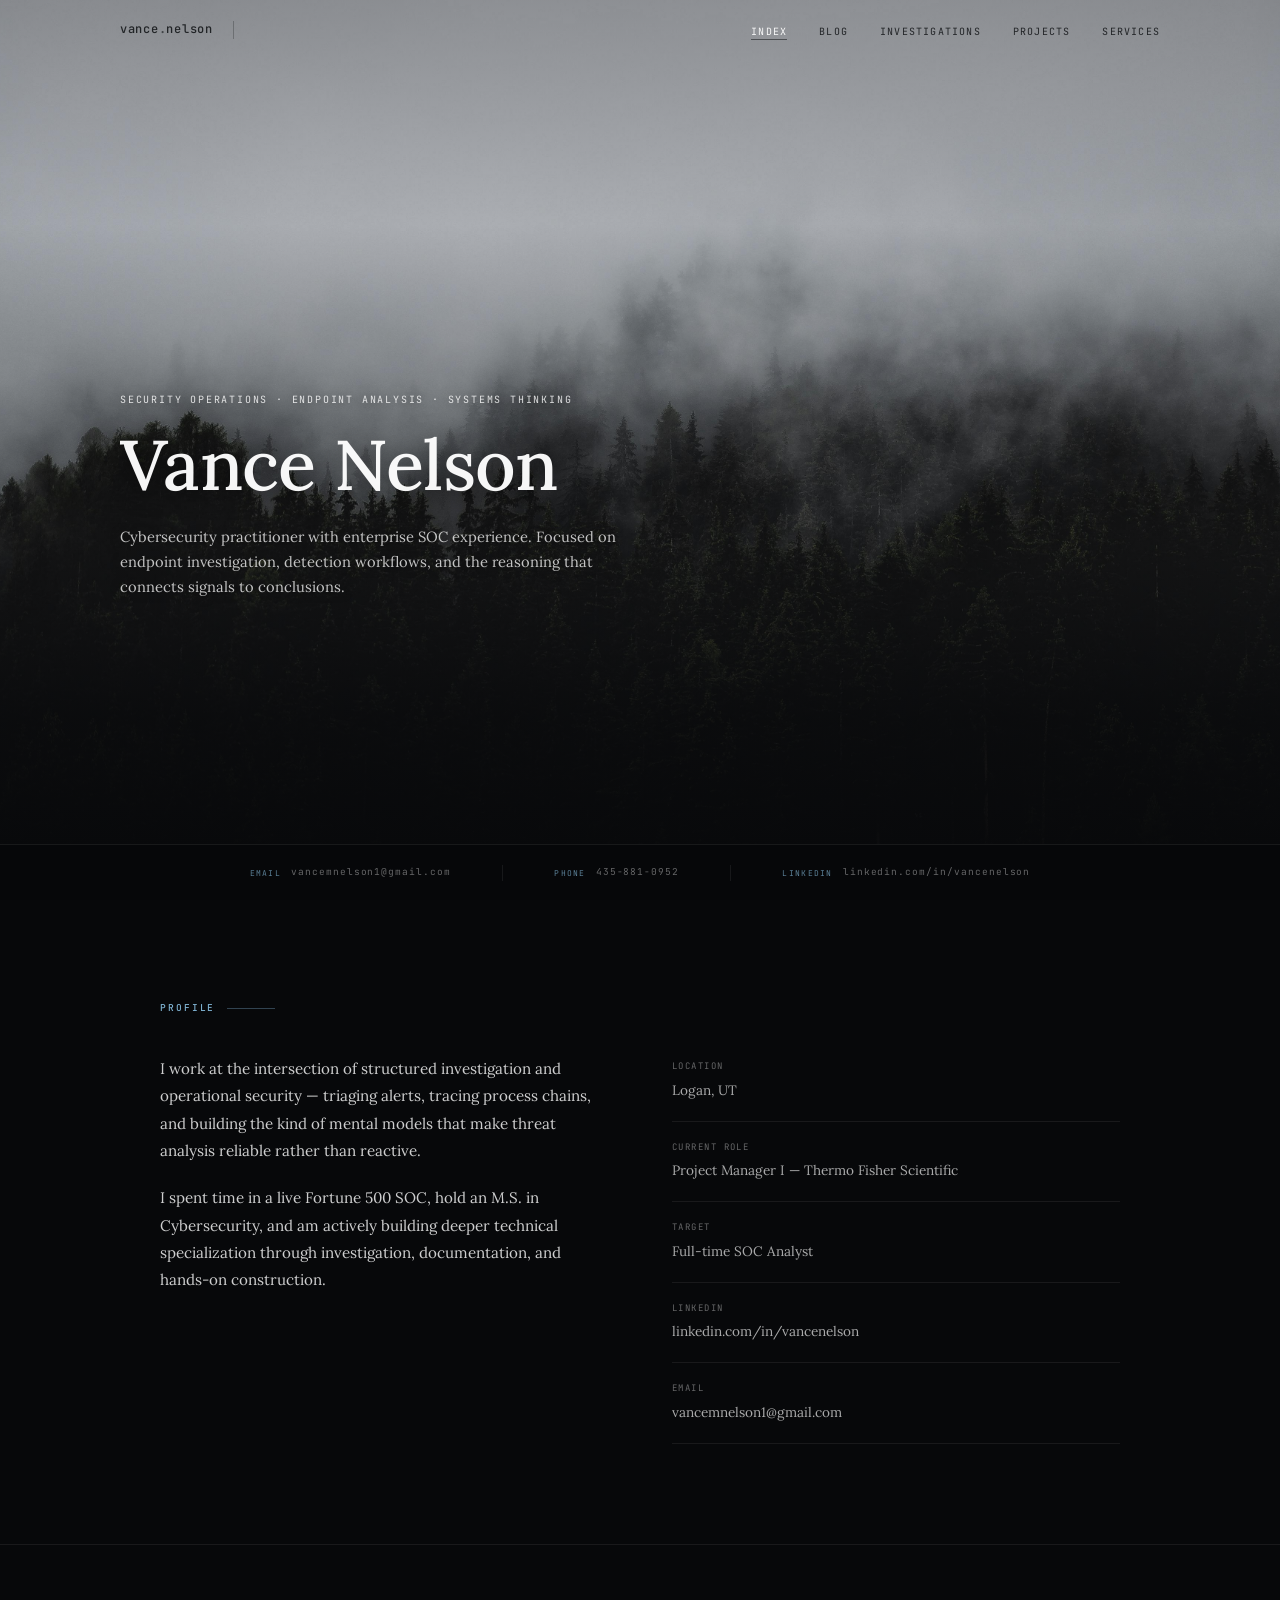
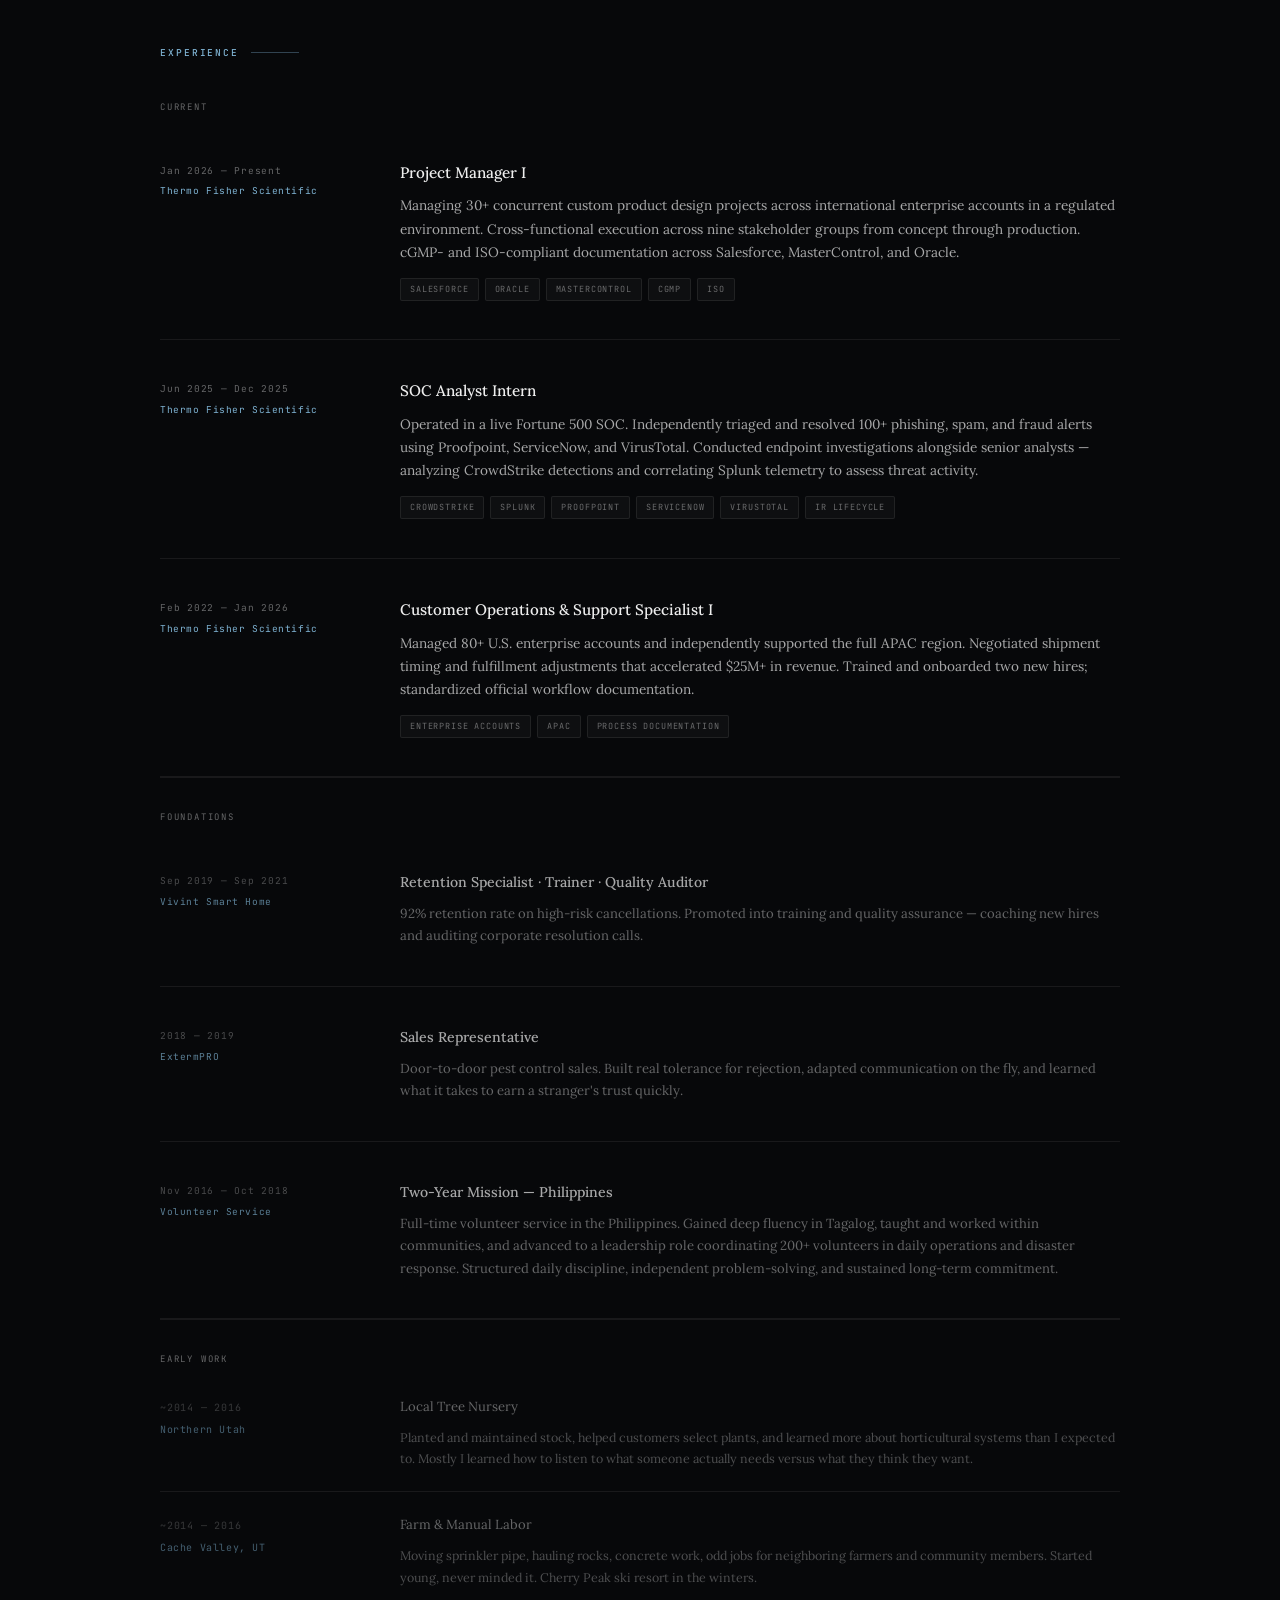
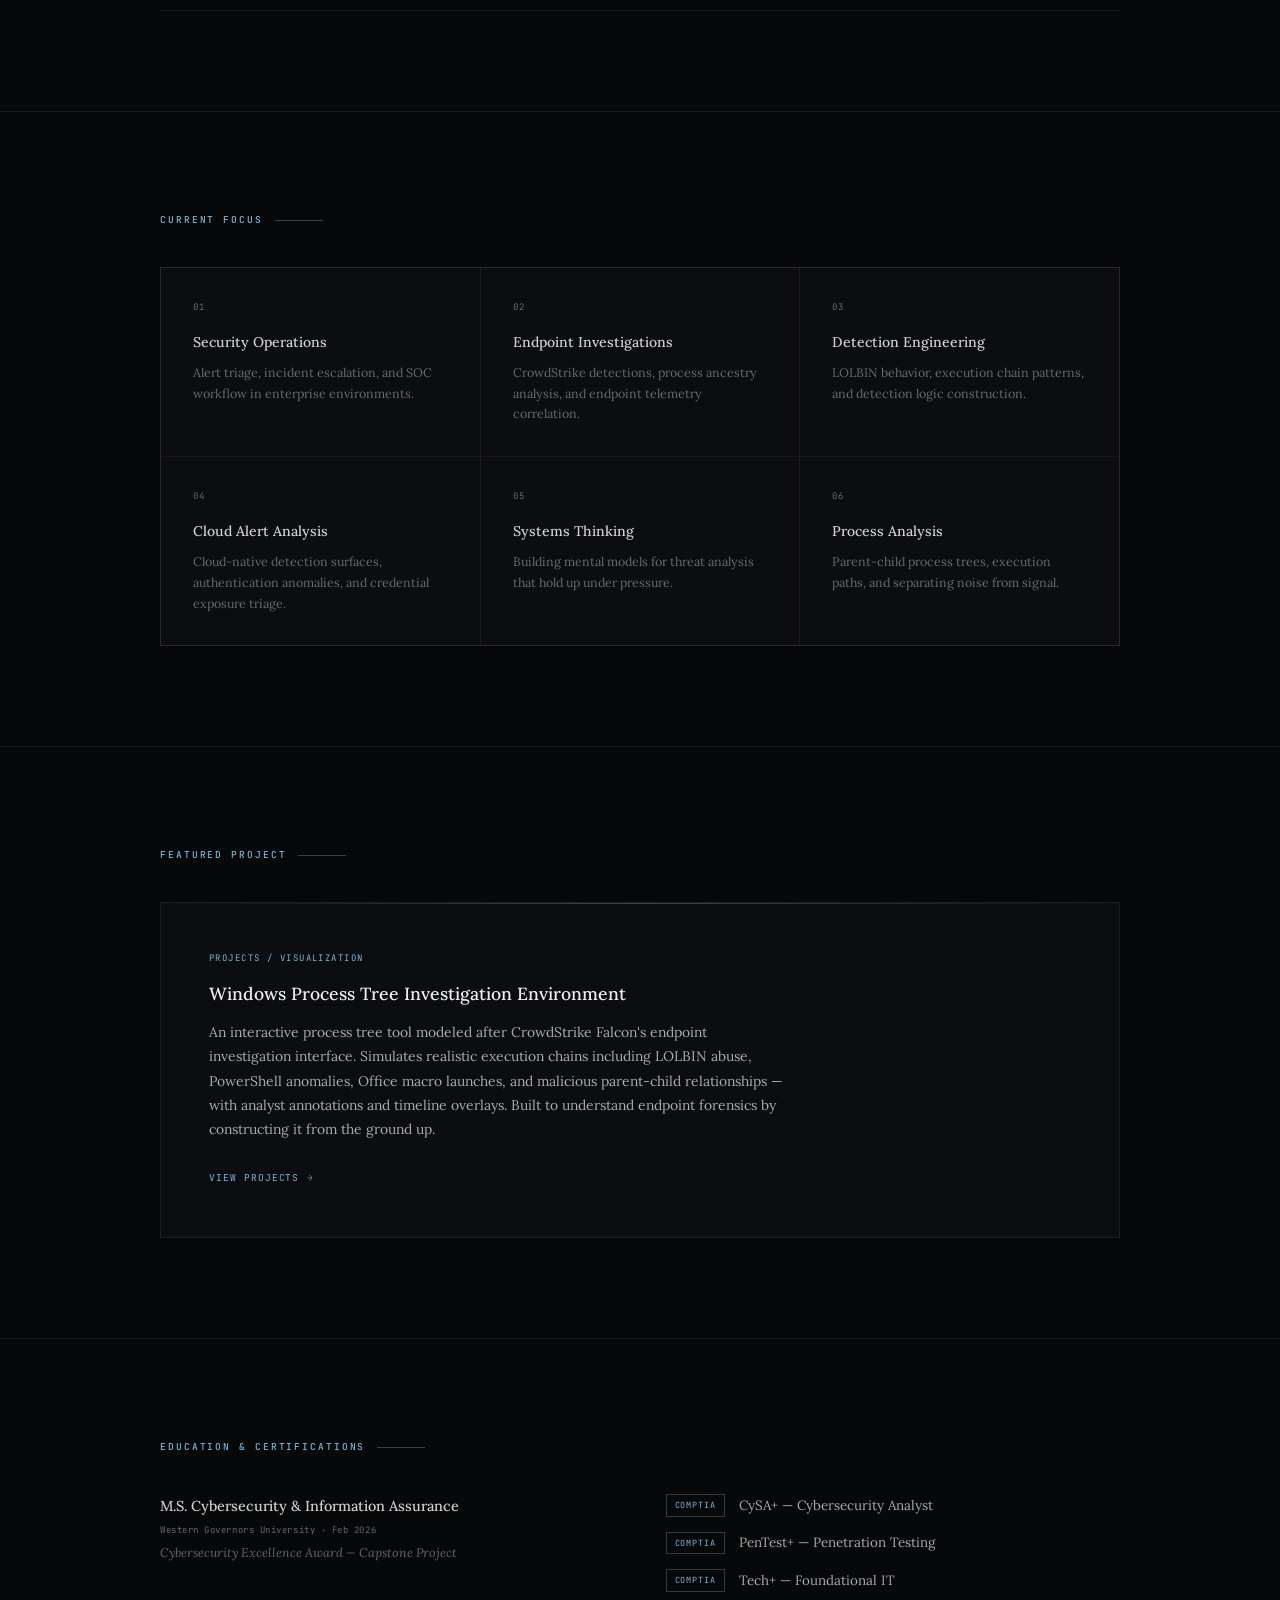
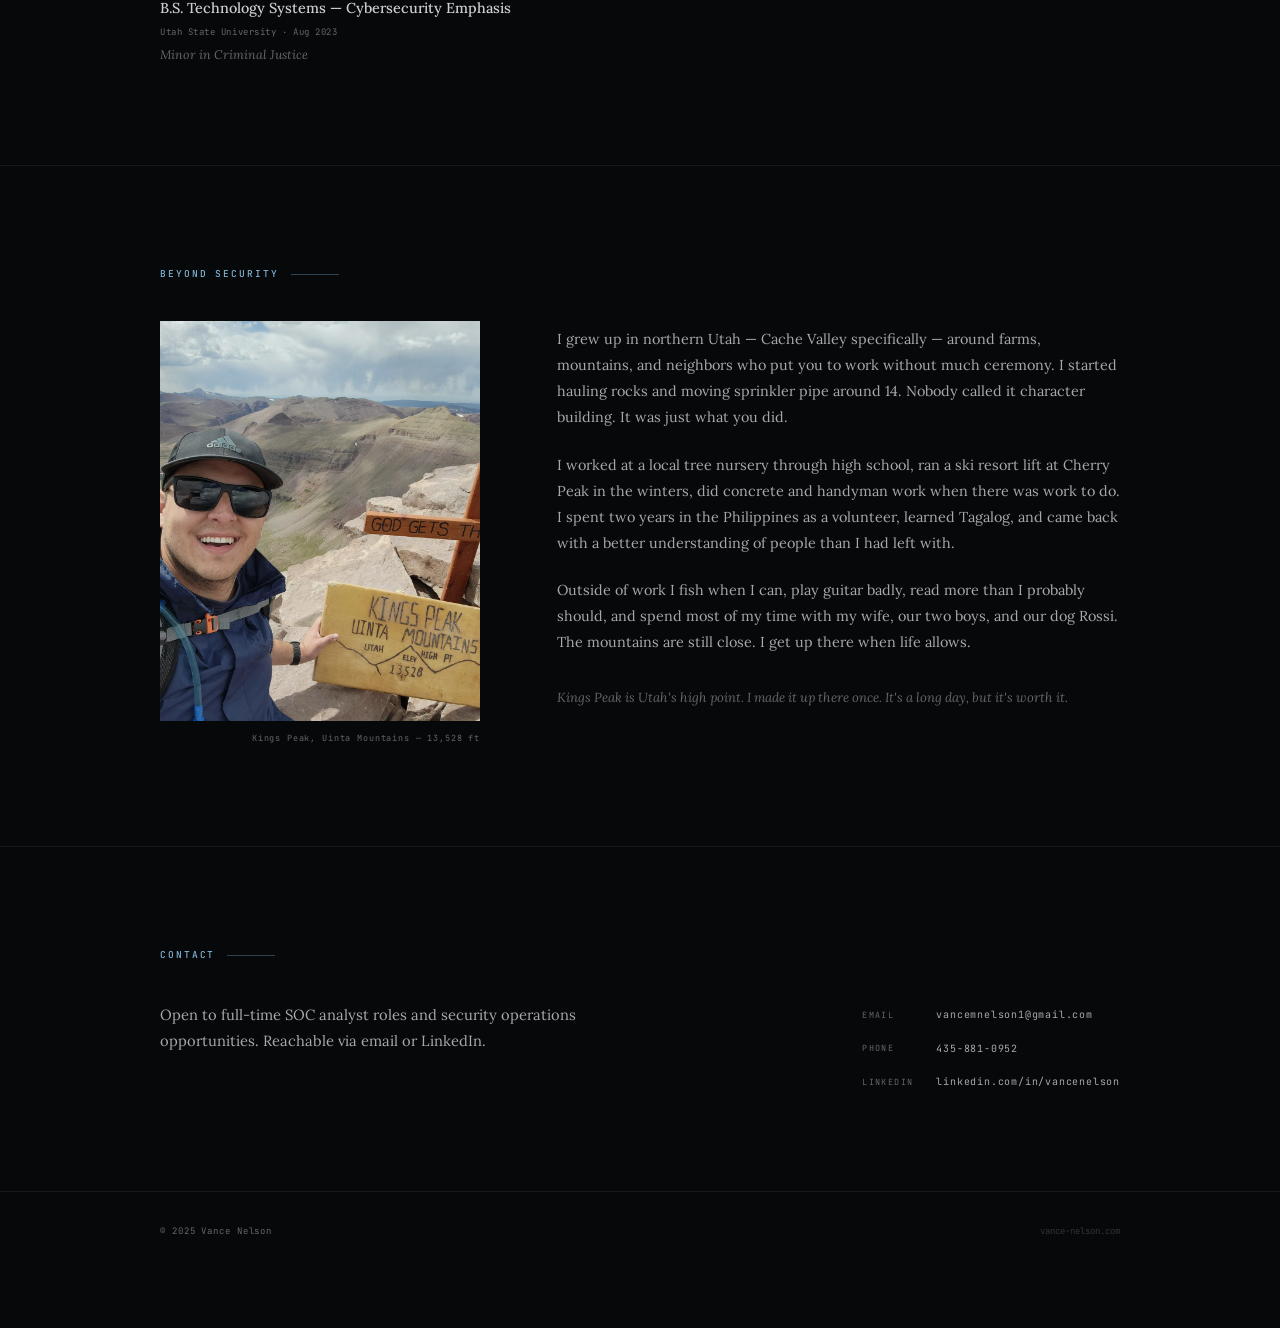
==== commit 90a61684: "Add files via upload" ====
--- a/index.html
+++ b/index.html
@@ -12,9 +12,11 @@
 <body>
 
   <!-- ── Navigation ─────────────────────────────────────── -->
+  <!-- Navigation -->
   <nav class="nav" role="navigation" aria-label="Primary">
     <div class="nav__inner">
-      <a href="index.html" class="nav__logo">vance<span>.</span>nelson</a>
+      <span class="nav__logo">vance<span>.</span>nelson</span>
+      <div class="nav__divider"></div>
       <ul class="nav__links">
         <li><a href="index.html">Index</a></li>
         <li><a href="blog.html">Blog</a></li>
@@ -431,5 +433,22 @@
   </footer>
 
   <script src="script.js"></script>
+  <!-- Persistent Contact Bar -->
+  <div class="contact-bar" role="complementary" aria-label="Contact">
+    <a href="mailto:vancemnelson1@gmail.com" class="contact-bar__item">
+      <span class="contact-bar__item__label">Email</span>
+      <span>vancemnelson1@gmail.com</span>
+    </a>
+    <div class="contact-bar__divider"></div>
+    <a href="tel:4358810952" class="contact-bar__item">
+      <span class="contact-bar__item__label">Phone</span>
+      <span>435-881-0952</span>
+    </a>
+    <div class="contact-bar__divider"></div>
+    <a href="https://linkedin.com/in/vancenelson" target="_blank" rel="noopener" class="contact-bar__item">
+      <span class="contact-bar__item__label">LinkedIn</span>
+      <span>linkedin.com/in/vancenelson</span>
+    </a>
+  </div>
 </body>
 </html>
--- a/styles.css
+++ b/styles.css
@@ -1,5 +1,5 @@
 /* ============================================================
-   vance-nelson.com — Stylesheet
+   vance-nelson.com — Stylesheet v3
    ============================================================ */
 
 @import url('https://fonts.googleapis.com/css2?family=Lora:ital,wght@0,400;0,500;0,600;1,400&family=JetBrains+Mono:wght@300;400;500&display=swap');
@@ -13,22 +13,23 @@
   --bg-surface: #101317;
   --bg-raised:  #14181d;
 
-  --text-primary:   rgba(255,255,255,0.92);
-  --text-secondary: rgba(255,255,255,0.58);
-  --text-muted:     rgba(255,255,255,0.32);
-  --text-accent:    rgba(255,255,255,0.72);
-
-  --accent-pine:   #3a5244;
-  --accent-steel:  #2c3e50;
-  --accent-fog:    rgba(180,190,200,0.12);
+  --text-primary:   rgba(255,255,255,0.93);
+  --text-secondary: rgba(255,255,255,0.65);
+  --text-muted:     rgba(255,255,255,0.38);
+  --text-accent:    rgba(255,255,255,0.80);
+
+  /* Steel blue — universally readable, deuteranopia-safe */
+  --accent:        #7fb3d3;
+  --accent-dim:    #5a90b5;
   --accent-line:   rgba(255,255,255,0.07);
-  --accent-green:  #5a7c6a;
+  --accent-fog:    rgba(127,179,211,0.08);
 
   --mono: 'JetBrains Mono', 'IBM Plex Mono', monospace;
   --serif: 'Lora', Georgia, serif;
 
   --max-w: 1040px;
-  --nav-h: 56px;
+  --nav-h: 60px;
+  --contact-bar-h: 56px;
 }
 
 html { scroll-behavior: smooth; }
@@ -37,10 +38,11 @@
   background-color: var(--bg-deep);
   color: var(--text-primary);
   font-family: var(--serif);
-  font-size: 16px;
-  line-height: 1.7;
+  font-size: clamp(15.5px, 1.05vw, 18px);
+  line-height: 1.75;
   -webkit-font-smoothing: antialiased;
   overflow-x: hidden;
+  padding-bottom: var(--contact-bar-h);
 }
 
 a { color: inherit; text-decoration: none; }
@@ -55,15 +57,39 @@
   display: flex;
   align-items: center;
   padding: 0 40px;
+  transition: background 0.45s ease, border-color 0.45s ease,
+              backdrop-filter 0.45s ease;
   border-bottom: 1px solid transparent;
-  transition: background 0.4s ease, border-color 0.4s ease, backdrop-filter 0.4s ease;
-}
-
-.nav.scrolled {
+}
+
+/* Over the bright fog hero — darken the nav text */
+.nav--light-bg {
+  background: transparent;
+}
+.nav--light-bg .nav__logo,
+.nav--light-bg .nav__links a {
+  color: rgba(10,12,15,0.82);
+}
+.nav--light-bg .nav__divider {
+  background: rgba(10,12,15,0.25);
+}
+.nav--light-bg .nav__links a::after {
+  background: rgba(10,12,15,0.5);
+}
+
+/* Over dark content sections */
+.nav--dark-bg {
   background: rgba(7,8,10,0.88);
   border-color: var(--accent-line);
-  backdrop-filter: blur(12px);
-  -webkit-backdrop-filter: blur(12px);
+  backdrop-filter: blur(14px);
+  -webkit-backdrop-filter: blur(14px);
+}
+.nav--dark-bg .nav__logo,
+.nav--dark-bg .nav__links a {
+  color: var(--text-secondary);
+}
+.nav--dark-bg .nav__logo {
+  color: var(--accent);
 }
 
 .nav__inner {
@@ -72,34 +98,48 @@
   margin: 0 auto;
   display: flex;
   align-items: center;
-  justify-content: space-between;
-}
-
+  gap: 20px;
+}
+
+/* Brand mark — not a link */
 .nav__logo {
   font-family: var(--mono);
-  font-size: 13px;
+  font-size: clamp(12px, 0.85vw, 14px);
+  font-weight: 500;
+  letter-spacing: 0.06em;
+  color: var(--accent);
+  white-space: nowrap;
+  cursor: default;
+  user-select: none;
+  transition: color 0.35s ease;
+  flex-shrink: 0;
+}
+.nav__logo span { opacity: 0.7; }
+
+/* Vertical divider */
+.nav__divider {
+  width: 1px;
+  height: 18px;
+  background: rgba(255,255,255,0.15);
+  flex-shrink: 0;
+  transition: background 0.35s ease;
+}
+
+.nav__links {
+  display: flex;
+  gap: clamp(20px, 2.5vw, 36px);
+  list-style: none;
+  margin-left: auto;
+}
+
+.nav__links a {
+  font-family: var(--mono);
+  font-size: clamp(10px, 0.72vw, 12px);
   font-weight: 400;
-  letter-spacing: 0.08em;
-  color: var(--text-secondary);
-  transition: color 0.2s;
-}
-.nav__logo:hover { color: var(--text-primary); }
-.nav__logo span { color: var(--accent-green); }
-
-.nav__links {
-  display: flex;
-  gap: 36px;
-  list-style: none;
-}
-
-.nav__links a {
-  font-family: var(--mono);
-  font-size: 11.5px;
-  font-weight: 400;
-  letter-spacing: 0.1em;
-  text-transform: uppercase;
-  color: var(--text-muted);
-  transition: color 0.2s;
+  letter-spacing: 0.12em;
+  text-transform: uppercase;
+  color: var(--text-muted);
+  transition: color 0.25s ease;
   position: relative;
   padding-bottom: 2px;
 }
@@ -108,13 +148,13 @@
   position: absolute;
   bottom: 0; left: 0;
   width: 0; height: 1px;
-  background: var(--accent-green);
-  transition: width 0.25s ease;
-}
-.nav__links a:hover { color: var(--text-accent); }
-.nav__links a:hover::after { width: 100%; }
+  background: var(--accent);
+  transition: width 0.25s ease, background 0.35s ease;
+}
+.nav__links a:hover { color: var(--text-primary); }
+.nav__links a:hover::after,
+.nav__links a.active::after { width: 100%; }
 .nav__links a.active { color: var(--text-primary); }
-.nav__links a.active::after { width: 100%; }
 
 /* ── Hero ───────────────────────────────────────────────── */
 .hero {
@@ -136,16 +176,15 @@
 }
 .hero__img.loaded { transform: scale(1); }
 
-/* Multi-layer fade: fog dissolving into site bg */
 .hero__overlay {
   position: absolute;
   inset: 0;
   background:
     linear-gradient(to bottom,
-      rgba(7,8,10,0.35) 0%,
-      rgba(7,8,10,0.10) 30%,
-      rgba(7,8,10,0.40) 60%,
-      rgba(7,8,10,0.82) 80%,
+      rgba(7,8,10,0.28) 0%,
+      rgba(7,8,10,0.08) 25%,
+      rgba(7,8,10,0.35) 60%,
+      rgba(7,8,10,0.80) 80%,
       rgba(7,8,10,1.00) 100%
     );
 }
@@ -157,7 +196,7 @@
   display: flex;
   flex-direction: column;
   justify-content: center;
-  padding-top: 12vh;
+  padding-top: 10vh;
   padding-left: 40px;
   padding-right: 40px;
   max-width: calc(var(--max-w) + 80px);
@@ -167,12 +206,14 @@
 
 .hero__eyebrow {
   font-family: var(--mono);
-  font-size: 11px;
+  font-size: clamp(10px, 0.75vw, 12.5px);
   font-weight: 400;
-  letter-spacing: 0.16em;
-  text-transform: uppercase;
-  color: var(--accent-green);
-  margin-bottom: 16px;
+  letter-spacing: 0.18em;
+  text-transform: uppercase;
+  /* High-contrast near-white — readable for all vision types */
+  color: rgba(255,255,255,0.82);
+  margin-bottom: 18px;
+  text-shadow: 0 1px 12px rgba(0,0,0,0.6);
   opacity: 0;
   transform: translateY(12px);
   animation: fadeUp 0.8s ease 0.3s forwards;
@@ -180,23 +221,25 @@
 
 .hero__name {
   font-family: var(--serif);
-  font-size: clamp(2.8rem, 5vw, 4.2rem);
+  font-size: clamp(3rem, 5.5vw, 5rem);
   font-weight: 500;
-  line-height: 1.1;
+  line-height: 1.08;
   letter-spacing: -0.01em;
-  color: var(--text-primary);
-  margin-bottom: 18px;
+  color: rgba(255,255,255,0.96);
+  text-shadow: 0 2px 24px rgba(0,0,0,0.5);
+  margin-bottom: 22px;
   opacity: 0;
   transform: translateY(16px);
   animation: fadeUp 0.9s ease 0.5s forwards;
 }
 
 .hero__tagline {
-  font-size: 1rem;
+  font-size: clamp(0.92rem, 1vw, 1.08rem);
   font-weight: 400;
-  color: var(--text-secondary);
-  max-width: 480px;
-  line-height: 1.65;
+  color: rgba(255,255,255,0.75);
+  max-width: 500px;
+  line-height: 1.7;
+  text-shadow: 0 1px 10px rgba(0,0,0,0.5);
   opacity: 0;
   transform: translateY(14px);
   animation: fadeUp 0.9s ease 0.7s forwards;
@@ -206,7 +249,7 @@
   to { opacity: 1; transform: translateY(0); }
 }
 
-/* ── Main Content Area ──────────────────────────────────── */
+/* ── Main Content ───────────────────────────────────────── */
 .site-main {
   background: var(--bg-deep);
   position: relative;
@@ -221,19 +264,19 @@
 
 /* ── Section Common ─────────────────────────────────────── */
 .section {
-  padding: 88px 0;
+  padding: clamp(64px, 8vw, 100px) 0;
   border-top: 1px solid var(--accent-line);
 }
 .section:first-child { border-top: none; }
 
 .section__label {
   font-family: var(--mono);
-  font-size: 10.5px;
+  font-size: clamp(9.5px, 0.68vw, 11px);
   font-weight: 500;
-  letter-spacing: 0.18em;
-  text-transform: uppercase;
-  color: var(--accent-green);
-  margin-bottom: 40px;
+  letter-spacing: 0.2em;
+  text-transform: uppercase;
+  color: var(--accent);
+  margin-bottom: clamp(28px, 3vw, 44px);
   display: flex;
   align-items: center;
   gap: 12px;
@@ -243,47 +286,44 @@
   flex: 1;
   max-width: 48px;
   height: 1px;
-  background: var(--accent-green);
-  opacity: 0.4;
-}
-
-/* ── About / Intro ──────────────────────────────────────── */
+  background: var(--accent);
+  opacity: 0.35;
+}
+
+/* ── About ──────────────────────────────────────────────── */
 .about__body {
   display: grid;
   grid-template-columns: 1fr 1fr;
-  gap: 64px;
+  gap: clamp(40px, 5vw, 72px);
   align-items: start;
 }
 
 .about__statement {
-  font-size: 1.2rem;
-  line-height: 1.75;
+  font-size: clamp(0.95rem, 1.05vw, 1.12rem);
+  line-height: 1.8;
   color: var(--text-accent);
-  font-style: italic;
-}
-.about__statement p + p { margin-top: 1.2em; }
-
-.about__meta {
-  padding-top: 4px;
-}
+}
+.about__statement p + p { margin-top: 1.3em; }
+
+.about__meta { padding-top: 4px; }
 
 .about__detail {
   display: flex;
   flex-direction: column;
   gap: 4px;
-  padding: 20px 0;
+  padding: 18px 0;
   border-bottom: 1px solid var(--accent-line);
 }
 .about__detail:first-child { padding-top: 0; }
 .about__detail-label {
   font-family: var(--mono);
-  font-size: 10px;
-  letter-spacing: 0.14em;
+  font-size: clamp(9px, 0.65vw, 10.5px);
+  letter-spacing: 0.16em;
   text-transform: uppercase;
   color: var(--text-muted);
 }
 .about__detail-value {
-  font-size: 0.92rem;
+  font-size: clamp(0.85rem, 0.92vw, 0.96rem);
   color: var(--text-secondary);
 }
 .about__detail-value a:hover { color: var(--text-primary); }
@@ -292,14 +332,27 @@
 .experience__list {
   display: flex;
   flex-direction: column;
-  gap: 0;
+}
+
+.exp-tier-label {
+  font-family: var(--mono);
+  font-size: clamp(9px, 0.65vw, 10.5px);
+  letter-spacing: 0.2em;
+  text-transform: uppercase;
+  color: var(--text-muted);
+  padding: 32px 0 6px;
+  border-top: 1px solid var(--accent-line);
+}
+.exp-tier-label:first-child {
+  border-top: none;
+  padding-top: 0;
 }
 
 .exp-item {
   display: grid;
   grid-template-columns: 200px 1fr;
   gap: 40px;
-  padding: 36px 0;
+  padding: clamp(24px, 3vw, 40px) 0;
   border-bottom: 1px solid var(--accent-line);
   opacity: 0;
   transform: translateY(18px);
@@ -308,33 +361,31 @@
 .exp-item.visible { opacity: 1; transform: translateY(0); }
 .exp-item:first-child { padding-top: 0; }
 
-.exp-item__meta {
-  padding-top: 3px;
-}
+.exp-item__meta { padding-top: 3px; }
 .exp-item__date {
   font-family: var(--mono);
-  font-size: 10.5px;
+  font-size: clamp(9.5px, 0.68vw, 11px);
   letter-spacing: 0.08em;
   color: var(--text-muted);
   margin-bottom: 4px;
 }
 .exp-item__company {
   font-family: var(--mono);
-  font-size: 11px;
-  color: var(--accent-green);
+  font-size: clamp(9.5px, 0.7vw, 11.5px);
+  color: var(--accent);
   letter-spacing: 0.06em;
 }
 
 .exp-item__title {
-  font-size: 1.05rem;
+  font-size: clamp(0.95rem, 1vw, 1.06rem);
   font-weight: 500;
   color: var(--text-primary);
   margin-bottom: 8px;
 }
 .exp-item__desc {
-  font-size: 0.9rem;
-  color: var(--text-secondary);
-  line-height: 1.65;
+  font-size: clamp(0.85rem, 0.9vw, 0.94rem);
+  color: var(--text-secondary);
+  line-height: 1.7;
 }
 .exp-item__tags {
   display: flex;
@@ -344,7 +395,7 @@
 }
 .tag {
   font-family: var(--mono);
-  font-size: 9.5px;
+  font-size: clamp(8.5px, 0.62vw, 10px);
   letter-spacing: 0.1em;
   text-transform: uppercase;
   color: var(--text-muted);
@@ -354,7 +405,34 @@
   background: rgba(255,255,255,0.03);
 }
 
-/* ── Focus Areas ────────────────────────────────────────── */
+/* Tier 2 */
+.exp-item--tier2 .exp-item__title {
+  font-size: clamp(0.88rem, 0.95vw, 1rem);
+  color: var(--text-secondary);
+}
+.exp-item--tier2 .exp-item__desc {
+  font-size: clamp(0.82rem, 0.88vw, 0.9rem);
+  color: var(--text-muted);
+}
+.exp-item--tier2 .exp-item__date,
+.exp-item--tier2 .exp-item__company { opacity: 0.7; }
+
+/* Tier 3 */
+.exp-item--tier3 { padding: clamp(14px, 2vw, 22px) 0; }
+.exp-item--tier3 .exp-item__title {
+  font-size: clamp(0.82rem, 0.88vw, 0.92rem);
+  color: var(--text-muted);
+  font-weight: 400;
+}
+.exp-item--tier3 .exp-item__desc {
+  font-size: clamp(0.78rem, 0.84vw, 0.86rem);
+  color: var(--text-muted);
+  opacity: 0.75;
+}
+.exp-item--tier3 .exp-item__date,
+.exp-item--tier3 .exp-item__company { opacity: 0.5; font-size: 10px; }
+
+/* ── Focus Grid ─────────────────────────────────────────── */
 .focus__grid {
   display: grid;
   grid-template-columns: repeat(3, 1fr);
@@ -365,295 +443,136 @@
 
 .focus-item {
   background: var(--bg-mid);
-  padding: 28px 28px 26px;
+  padding: clamp(22px, 2.5vw, 32px);
   transition: background 0.2s;
 }
 .focus-item:hover { background: var(--bg-surface); }
 
 .focus-item__num {
   font-family: var(--mono);
-  font-size: 10px;
+  font-size: clamp(9px, 0.65vw, 10.5px);
   letter-spacing: 0.12em;
   color: var(--text-muted);
   margin-bottom: 14px;
 }
 .focus-item__title {
-  font-size: 0.95rem;
+  font-size: clamp(0.88rem, 0.94vw, 0.98rem);
   font-weight: 500;
   color: var(--text-accent);
-  margin-bottom: 6px;
+  margin-bottom: 8px;
 }
 .focus-item__desc {
-  font-size: 0.83rem;
-  color: var(--text-muted);
-  line-height: 1.6;
-}
-
-/* ── Featured ───────────────────────────────────────────── */
+  font-size: clamp(0.78rem, 0.84vw, 0.88rem);
+  color: var(--text-muted);
+  line-height: 1.65;
+}
+
+/* ── Featured Card ──────────────────────────────────────── */
 .featured__card {
   border: 1px solid var(--accent-line);
   background: var(--bg-mid);
-  padding: 44px;
+  padding: clamp(28px, 4vw, 48px);
   position: relative;
   overflow: hidden;
   transition: border-color 0.3s;
 }
-.featured__card:hover { border-color: rgba(90,124,106,0.3); }
-
+.featured__card:hover { border-color: rgba(127,179,211,0.25); }
 .featured__card::before {
   content: '';
   position: absolute;
   top: 0; left: 0; right: 0;
   height: 1px;
-  background: linear-gradient(90deg, transparent, var(--accent-green), transparent);
-  opacity: 0.4;
+  background: linear-gradient(90deg, transparent, var(--accent), transparent);
+  opacity: 0.35;
 }
 
 .featured__type {
   font-family: var(--mono);
-  font-size: 10px;
+  font-size: clamp(9px, 0.65vw, 10.5px);
   letter-spacing: 0.16em;
   text-transform: uppercase;
-  color: var(--accent-green);
+  color: var(--accent);
   margin-bottom: 16px;
 }
-
 .featured__title {
-  font-size: 1.4rem;
+  font-size: clamp(1.1rem, 1.3vw, 1.45rem);
   font-weight: 500;
   color: var(--text-primary);
   margin-bottom: 14px;
   line-height: 1.3;
 }
-
 .featured__body {
-  font-size: 0.92rem;
+  font-size: clamp(0.87rem, 0.92vw, 0.96rem);
   color: var(--text-secondary);
   max-width: 580px;
-  line-height: 1.7;
-}
-
+  line-height: 1.75;
+}
 .featured__link {
   display: inline-flex;
   align-items: center;
   gap: 8px;
   margin-top: 28px;
   font-family: var(--mono);
-  font-size: 11px;
+  font-size: clamp(9.5px, 0.7vw, 11.5px);
   letter-spacing: 0.1em;
   text-transform: uppercase;
-  color: var(--accent-green);
+  color: var(--accent);
   transition: gap 0.2s;
 }
 .featured__link:hover { gap: 14px; }
 .featured__link span { opacity: 0.7; }
 
-/* ── Education & Certs ──────────────────────────────────── */
+/* ── Education ──────────────────────────────────────────── */
 .edu__row {
   display: grid;
   grid-template-columns: 1fr 1fr;
-  gap: 48px;
+  gap: clamp(32px, 4vw, 56px);
 }
 
 .edu-block__title {
-  font-size: 0.97rem;
+  font-size: clamp(0.9rem, 0.96vw, 1rem);
   font-weight: 500;
   color: var(--text-accent);
   margin-bottom: 4px;
 }
 .edu-block__sub {
   font-family: var(--mono);
-  font-size: 10.5px;
+  font-size: clamp(9px, 0.65vw, 10.5px);
   letter-spacing: 0.06em;
   color: var(--text-muted);
-  margin-bottom: 2px;
+  margin-bottom: 3px;
 }
 .edu-block__note {
-  font-size: 0.83rem;
+  font-size: clamp(0.78rem, 0.84vw, 0.86rem);
   color: var(--text-muted);
   font-style: italic;
 }
 .edu-block + .edu-block { margin-top: 32px; }
 
-.cert-list {
-  list-style: none;
-  display: flex;
-  flex-direction: column;
-  gap: 12px;
-}
-.cert-item {
-  display: flex;
-  align-items: center;
-  gap: 14px;
-}
+.cert-list { list-style: none; display: flex; flex-direction: column; gap: 14px; }
+.cert-item { display: flex; align-items: center; gap: 14px; }
 .cert-item__badge {
   font-family: var(--mono);
-  font-size: 9px;
+  font-size: clamp(8.5px, 0.62vw, 9.5px);
   letter-spacing: 0.1em;
   text-transform: uppercase;
-  color: var(--accent-green);
-  border: 1px solid rgba(90,124,106,0.4);
+  color: var(--accent);
+  border: 1px solid rgba(127,179,211,0.3);
   padding: 3px 8px;
   white-space: nowrap;
 }
 .cert-item__name {
-  font-size: 0.88rem;
-  color: var(--text-secondary);
-}
-
-/* ── Contact ────────────────────────────────────────────── */
-.contact__row {
-  display: flex;
-  align-items: flex-start;
-  justify-content: space-between;
-  gap: 48px;
-}
-.contact__statement {
-  font-size: 1.1rem;
-  color: var(--text-secondary);
-  max-width: 460px;
-  font-style: italic;
-  line-height: 1.7;
-}
-.contact__links {
-  display: flex;
-  flex-direction: column;
-  gap: 16px;
-  padding-top: 4px;
-}
-.contact__link {
-  display: flex;
-  align-items: center;
-  gap: 12px;
-  font-family: var(--mono);
-  font-size: 11.5px;
-  letter-spacing: 0.08em;
-  color: var(--text-secondary);
-  transition: color 0.2s;
-}
-.contact__link:hover { color: var(--text-primary); }
-.contact__link__label {
-  font-size: 9.5px;
-  letter-spacing: 0.14em;
-  text-transform: uppercase;
-  color: var(--text-muted);
-  width: 60px;
-}
-
-/* ── Footer ─────────────────────────────────────────────── */
-.footer {
-  padding: 40px;
-  border-top: 1px solid var(--accent-line);
-  display: flex;
-  justify-content: space-between;
-  align-items: center;
-}
-.footer__copy {
-  font-family: var(--mono);
-  font-size: 10px;
-  letter-spacing: 0.1em;
-  color: var(--text-muted);
-}
-.footer__tag {
-  font-family: var(--mono);
-  font-size: 10px;
-  color: var(--text-muted);
-  opacity: 0.5;
-}
-
-/* ── Stub pages ─────────────────────────────────────────── */
-.stub-hero {
-  padding-top: calc(var(--nav-h) + 100px);
-  padding-bottom: 100px;
-}
-.stub-hero__label {
-  font-family: var(--mono);
-  font-size: 11px;
-  letter-spacing: 0.16em;
-  text-transform: uppercase;
-  color: var(--accent-green);
-  margin-bottom: 20px;
-}
-.stub-hero__title {
-  font-size: clamp(2rem, 4vw, 3rem);
-  font-weight: 500;
-  color: var(--text-primary);
-  margin-bottom: 20px;
-  line-height: 1.15;
-}
-.stub-hero__body {
-  font-size: 1rem;
-  color: var(--text-secondary);
-  max-width: 520px;
-  line-height: 1.7;
-}
-.stub-coming {
-  padding: 64px 0;
-  border-top: 1px solid var(--accent-line);
-}
-.stub-coming__note {
-  font-family: var(--mono);
-  font-size: 11px;
-  letter-spacing: 0.12em;
-  color: var(--text-muted);
-}
-
-/* ── Experience Tiers ───────────────────────────────────── */
-.exp-tier-label {
-  font-family: var(--mono);
-  font-size: 10px;
-  letter-spacing: 0.18em;
-  text-transform: uppercase;
-  color: var(--text-muted);
-  padding: 28px 0 4px;
-  border-top: 1px solid var(--accent-line);
-}
-.exp-tier-label:first-child {
-  border-top: none;
-  padding-top: 0;
-}
-
-.exp-item--tier2 .exp-item__title {
-  font-size: 0.97rem;
-  color: var(--text-secondary);
-}
-.exp-item--tier2 .exp-item__desc {
-  font-size: 0.86rem;
-  color: var(--text-muted);
-}
-.exp-item--tier2 .exp-item__date,
-.exp-item--tier2 .exp-item__company {
-  opacity: 0.7;
-}
-
-.exp-item--tier3 {
-  padding: 20px 0;
-}
-.exp-item--tier3 .exp-item__title {
-  font-size: 0.9rem;
-  color: var(--text-muted);
-  font-weight: 400;
-}
-.exp-item--tier3 .exp-item__desc {
-  font-size: 0.82rem;
-  color: var(--text-muted);
-  opacity: 0.75;
-}
-.exp-item--tier3 .exp-item__date,
-.exp-item--tier3 .exp-item__company {
-  opacity: 0.5;
-  font-size: 10px;
+  font-size: clamp(0.84rem, 0.9vw, 0.93rem);
+  color: var(--text-secondary);
 }
 
 /* ── Beyond Security ────────────────────────────────────── */
-.section--beyond {
-  border-top: 1px solid var(--accent-line);
-}
+.section--beyond { border-top: 1px solid var(--accent-line); }
 
 .beyond__layout {
   display: grid;
-  grid-template-columns: 340px 1fr;
-  gap: 72px;
+  grid-template-columns: 320px 1fr;
+  gap: clamp(40px, 6vw, 80px);
   align-items: start;
 }
 
@@ -662,19 +581,16 @@
   flex-direction: column;
   gap: 10px;
 }
-
 .beyond__img {
   width: 100%;
   aspect-ratio: 4/5;
   object-fit: cover;
   object-position: center top;
   filter: saturate(0.85) brightness(0.95);
-  display: block;
-}
-
+}
 .beyond__img-caption {
   font-family: var(--mono);
-  font-size: 9.5px;
+  font-size: clamp(8.5px, 0.62vw, 9.5px);
   letter-spacing: 0.1em;
   color: var(--text-muted);
   text-align: right;
@@ -686,50 +602,183 @@
   flex-direction: column;
   gap: 1.4em;
 }
-
 .beyond__text p {
-  font-size: 0.95rem;
-  color: var(--text-secondary);
-  line-height: 1.75;
-}
-
+  font-size: clamp(0.9rem, 0.96vw, 1rem);
+  color: var(--text-secondary);
+  line-height: 1.8;
+}
 .beyond__closer {
   font-style: italic;
   color: var(--text-muted) !important;
-  font-size: 0.88rem !important;
+  font-size: clamp(0.82rem, 0.88vw, 0.9rem) !important;
   margin-top: 8px;
 }
 
-/* ── Scroll-reveal utility ──────────────────────────────── */
+/* ── Contact ────────────────────────────────────────────── */
+.contact__row {
+  display: flex;
+  align-items: flex-start;
+  justify-content: space-between;
+  gap: 48px;
+}
+.contact__statement {
+  font-size: clamp(0.92rem, 1vw, 1.05rem);
+  color: var(--text-secondary);
+  max-width: 460px;
+  line-height: 1.75;
+}
+.contact__links {
+  display: flex;
+  flex-direction: column;
+  gap: 16px;
+  padding-top: 4px;
+}
+.contact__link {
+  display: flex;
+  align-items: center;
+  gap: 14px;
+  font-family: var(--mono);
+  font-size: clamp(10px, 0.75vw, 12px);
+  letter-spacing: 0.08em;
+  color: var(--text-secondary);
+  transition: color 0.2s;
+}
+.contact__link:hover { color: var(--text-primary); }
+.contact__link__label {
+  font-size: clamp(8.5px, 0.62vw, 10px);
+  letter-spacing: 0.16em;
+  text-transform: uppercase;
+  color: var(--text-muted);
+  width: 60px;
+}
+
+/* ── Persistent Contact Bar ─────────────────────────────── */
+.contact-bar {
+  position: fixed;
+  bottom: 0; left: 0; right: 0;
+  z-index: 99;
+  height: var(--contact-bar-h);
+  background: rgba(7,8,10,0.94);
+  border-top: 1px solid var(--accent-line);
+  backdrop-filter: blur(12px);
+  -webkit-backdrop-filter: blur(12px);
+  display: flex;
+  align-items: center;
+  justify-content: center;
+  gap: clamp(24px, 4vw, 56px);
+}
+
+.contact-bar__item {
+  display: flex;
+  align-items: center;
+  gap: 10px;
+  font-family: var(--mono);
+  font-size: clamp(9.5px, 0.7vw, 11.5px);
+  letter-spacing: 0.1em;
+  color: var(--text-muted);
+  transition: color 0.2s;
+}
+.contact-bar__item:hover { color: var(--text-primary); }
+.contact-bar__item__label {
+  font-size: clamp(8px, 0.6vw, 9.5px);
+  letter-spacing: 0.16em;
+  text-transform: uppercase;
+  color: var(--accent);
+  opacity: 0.7;
+}
+
+.contact-bar__divider {
+  width: 1px;
+  height: 16px;
+  background: var(--accent-line);
+}
+
+/* ── Footer ─────────────────────────────────────────────── */
+.footer {
+  padding: 32px 40px;
+  border-top: 1px solid var(--accent-line);
+  display: flex;
+  justify-content: space-between;
+  align-items: center;
+}
+.footer__copy {
+  font-family: var(--mono);
+  font-size: clamp(9px, 0.65vw, 10.5px);
+  letter-spacing: 0.1em;
+  color: var(--text-muted);
+}
+.footer__tag {
+  font-family: var(--mono);
+  font-size: clamp(9px, 0.65vw, 10.5px);
+  color: var(--text-muted);
+  opacity: 0.45;
+}
+
+/* ── Stub Pages ─────────────────────────────────────────── */
+.stub-hero {
+  padding-top: calc(var(--nav-h) + 100px);
+  padding-bottom: 100px;
+}
+.stub-hero__label {
+  font-family: var(--mono);
+  font-size: clamp(9.5px, 0.7vw, 11.5px);
+  letter-spacing: 0.16em;
+  text-transform: uppercase;
+  color: var(--accent);
+  margin-bottom: 20px;
+}
+.stub-hero__title {
+  font-size: clamp(2rem, 4vw, 3.2rem);
+  font-weight: 500;
+  color: var(--text-primary);
+  margin-bottom: 20px;
+  line-height: 1.15;
+}
+.stub-hero__body {
+  font-size: clamp(0.9rem, 0.98vw, 1.04rem);
+  color: var(--text-secondary);
+  max-width: 520px;
+  line-height: 1.75;
+}
+.stub-coming {
+  padding: 64px 0;
+  border-top: 1px solid var(--accent-line);
+}
+.stub-coming__note {
+  font-family: var(--mono);
+  font-size: clamp(10px, 0.72vw, 12px);
+  letter-spacing: 0.12em;
+  color: var(--text-muted);
+}
+
+/* ── Scroll Reveal ──────────────────────────────────────── */
 .reveal {
   opacity: 0;
   transform: translateY(20px);
   transition: opacity 0.65s ease, transform 0.65s ease;
 }
-.reveal.visible {
-  opacity: 1;
-  transform: translateY(0);
-}
+.reveal.visible { opacity: 1; transform: translateY(0); }
 
 /* ── Responsive ─────────────────────────────────────────── */
 @media (max-width: 860px) {
   .container { padding: 0 24px; }
   .nav { padding: 0 24px; }
-
+  .hero__content { padding-left: 24px; padding-right: 24px; }
   .about__body { grid-template-columns: 1fr; gap: 40px; }
   .exp-item { grid-template-columns: 1fr; gap: 8px; }
   .focus__grid { grid-template-columns: 1fr 1fr; }
   .edu__row { grid-template-columns: 1fr; gap: 40px; }
+  .beyond__layout { grid-template-columns: 1fr; gap: 40px; }
+  .beyond__img { aspect-ratio: 16/9; object-position: center 20%; }
   .contact__row { flex-direction: column; gap: 32px; }
   .footer { flex-direction: column; gap: 8px; text-align: center; }
-  .beyond__layout { grid-template-columns: 1fr; gap: 40px; }
-  .beyond__img { aspect-ratio: 16/9; object-position: center 20%; }
-
-  .hero__content { padding-left: 24px; padding-right: 24px; padding-bottom: 72px; }
+  .contact-bar { gap: 16px; padding: 0 16px; }
+  .contact-bar__divider { display: none; }
 }
 
 @media (max-width: 560px) {
-  .nav__links { gap: 20px; }
+  .nav__links { gap: 16px; }
   .focus__grid { grid-template-columns: 1fr; }
-  .featured__card { padding: 28px 24px; }
-}
+  .featured__card { padding: 24px 20px; }
+  .contact-bar__item__label { display: none; }
+}
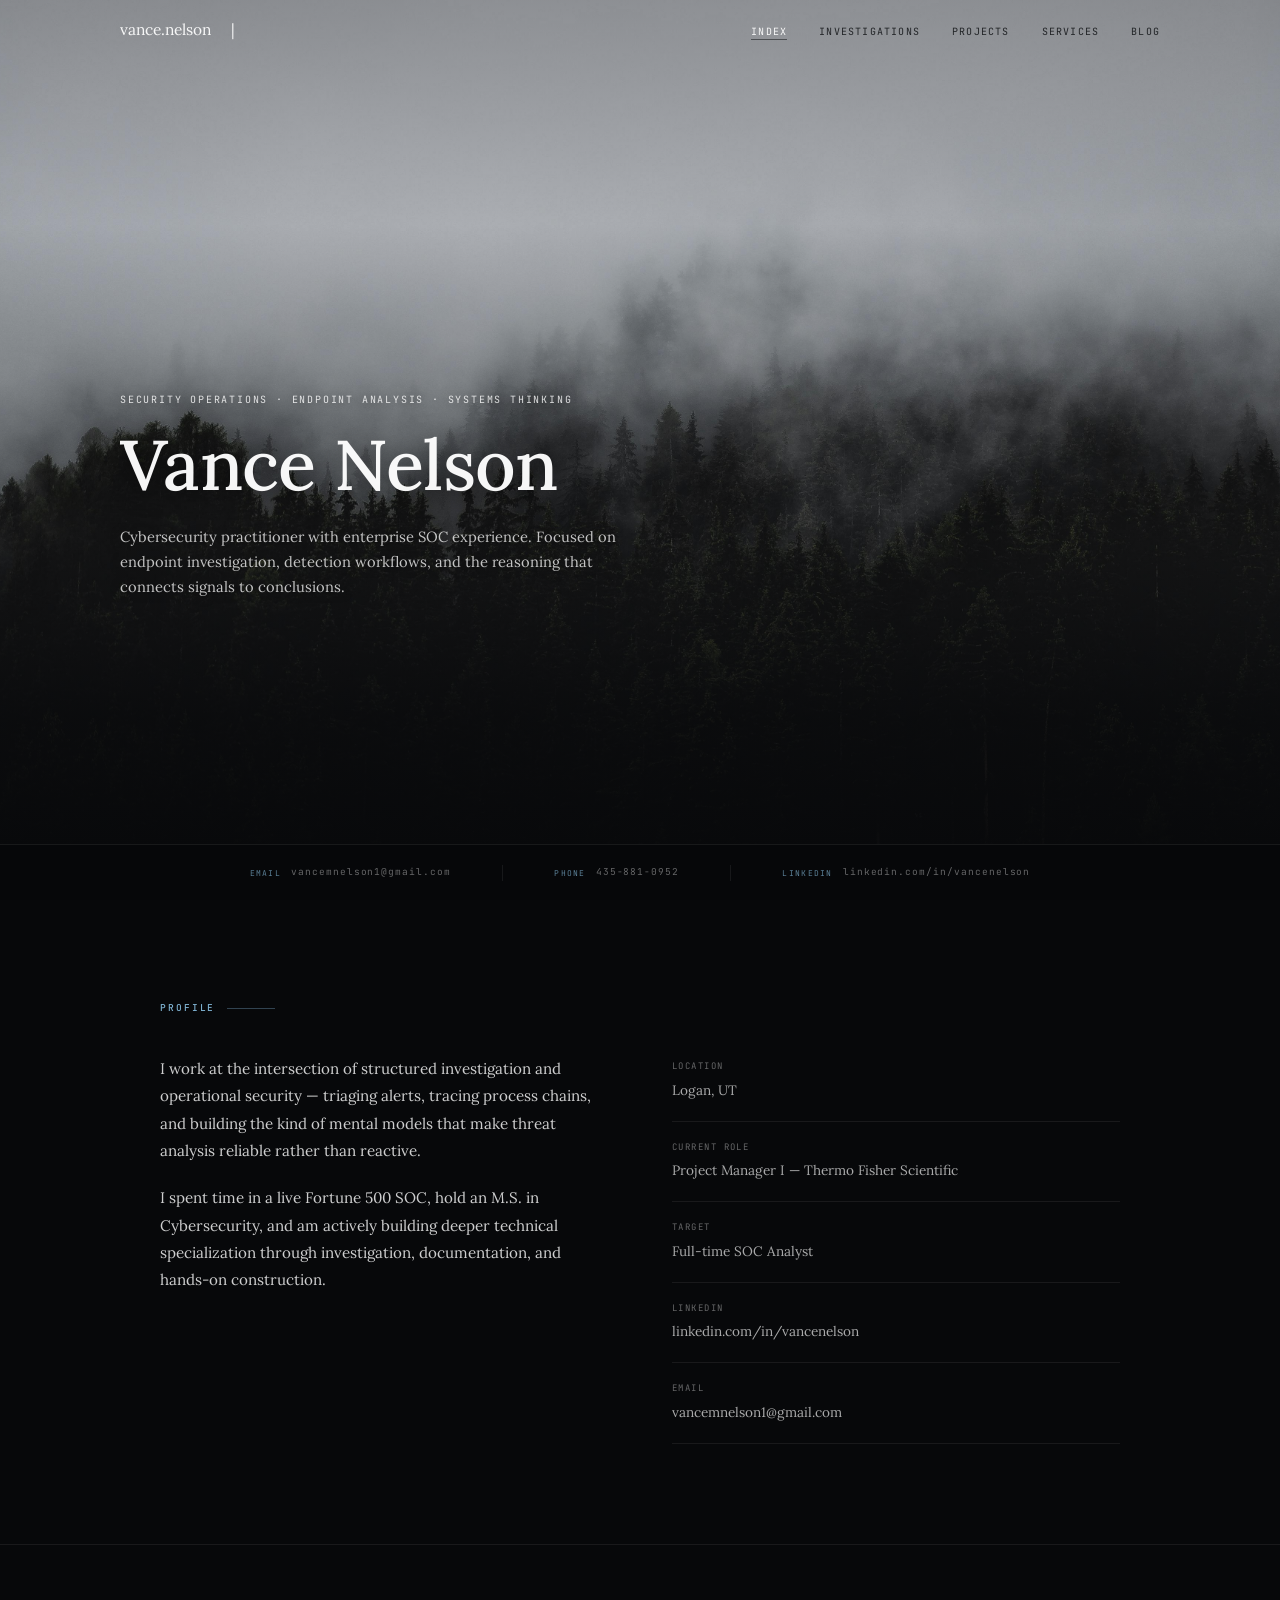
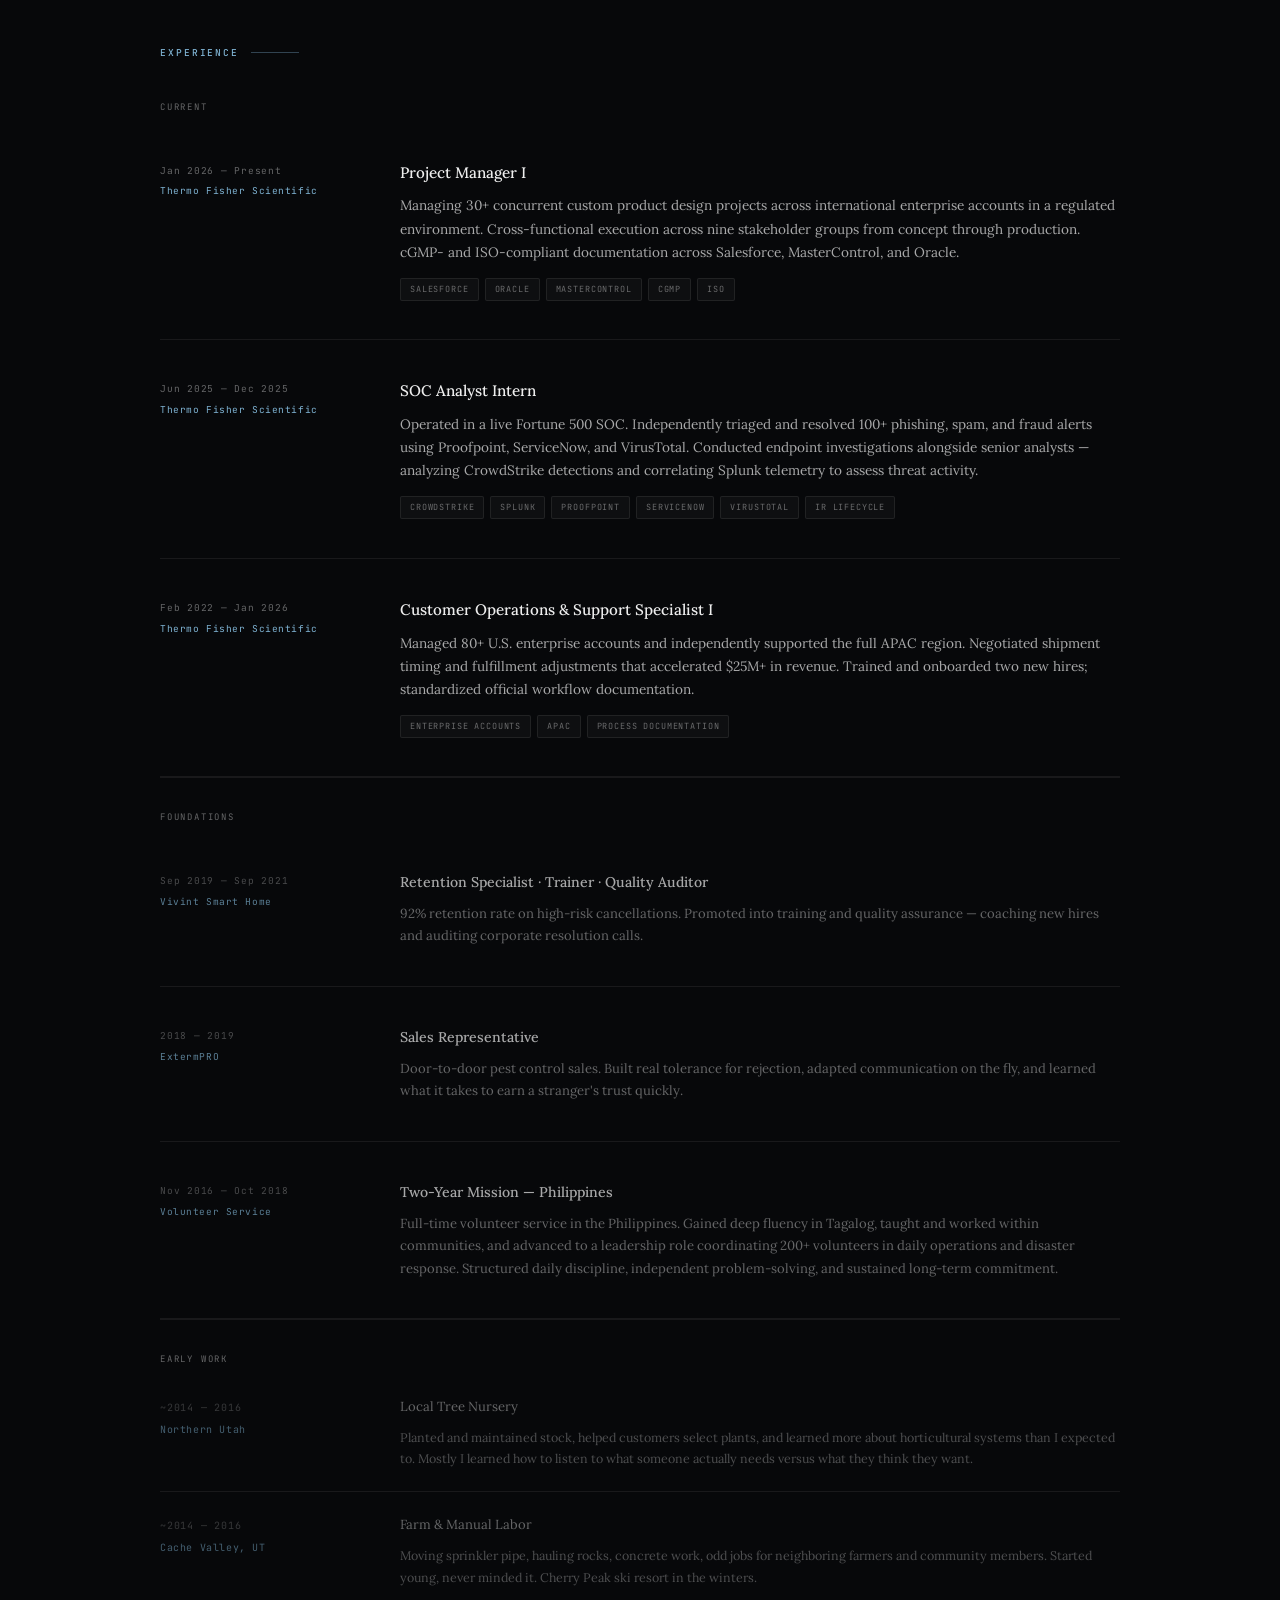
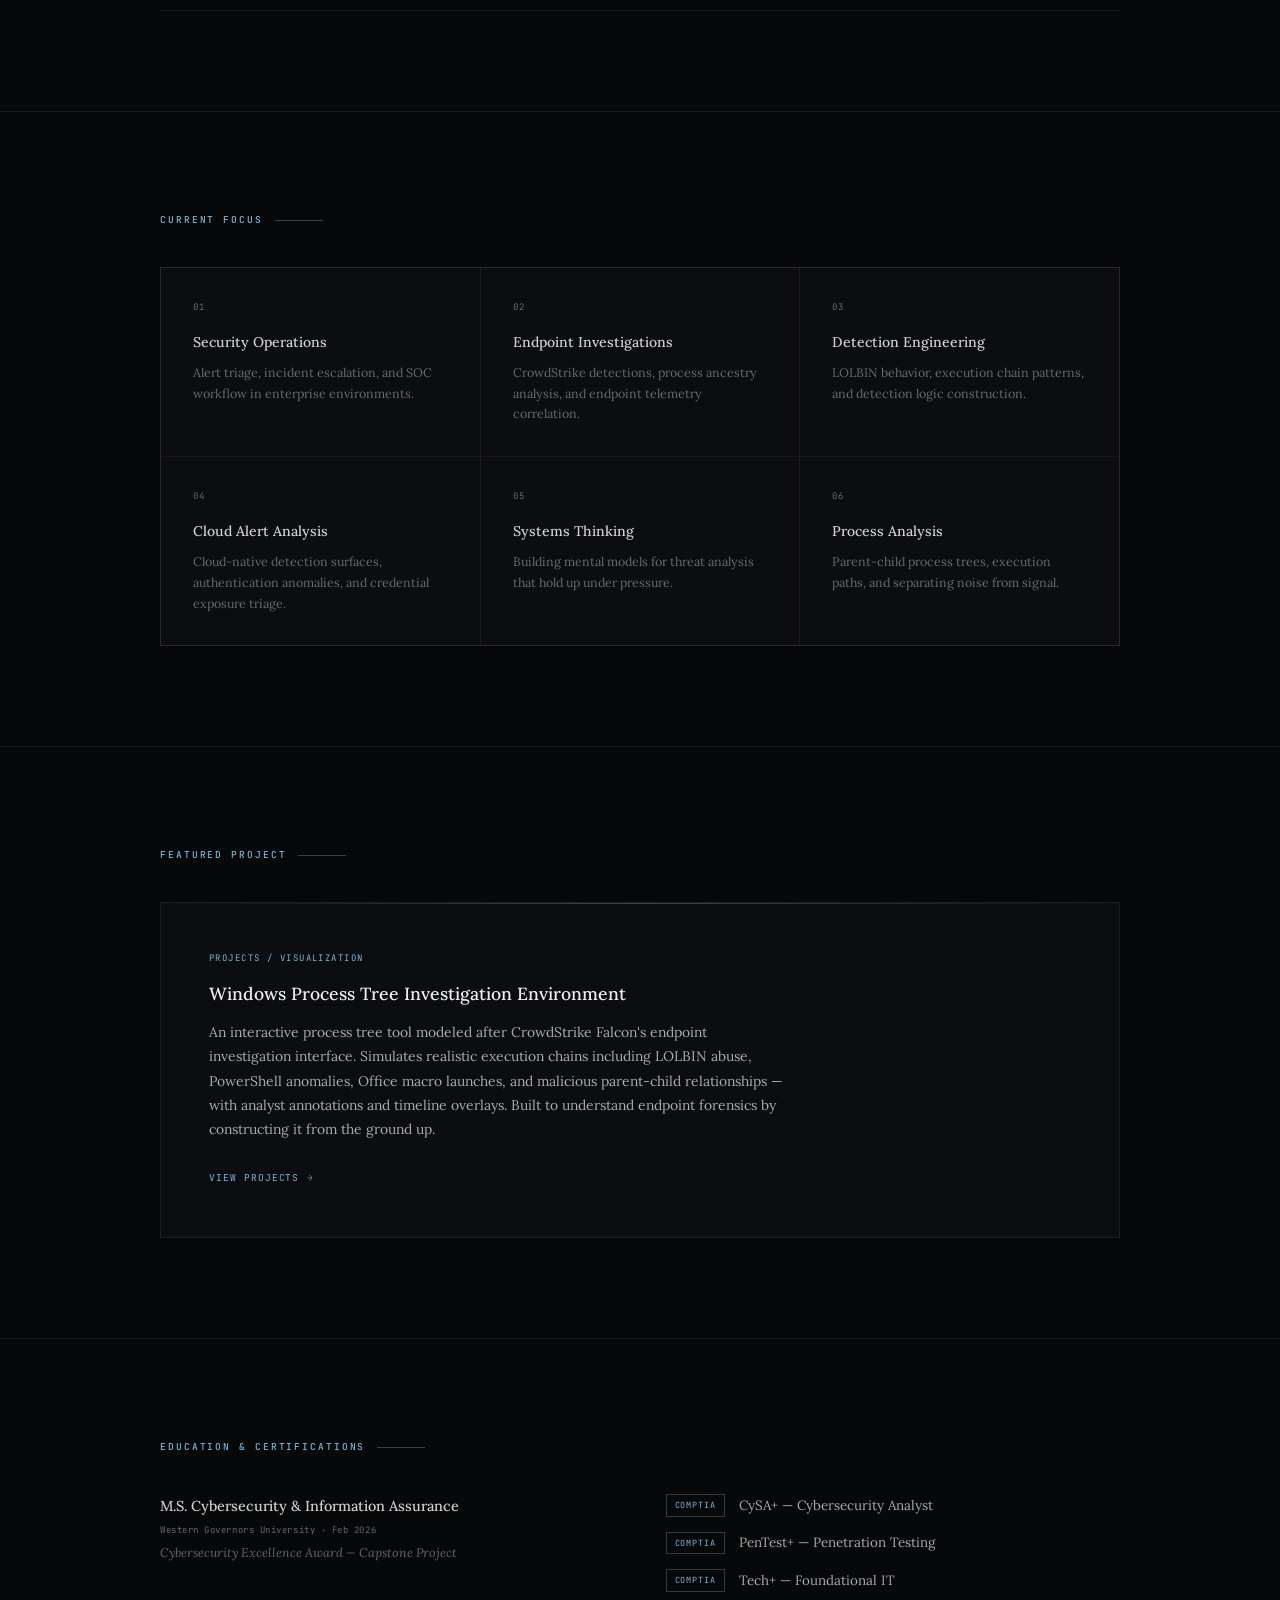
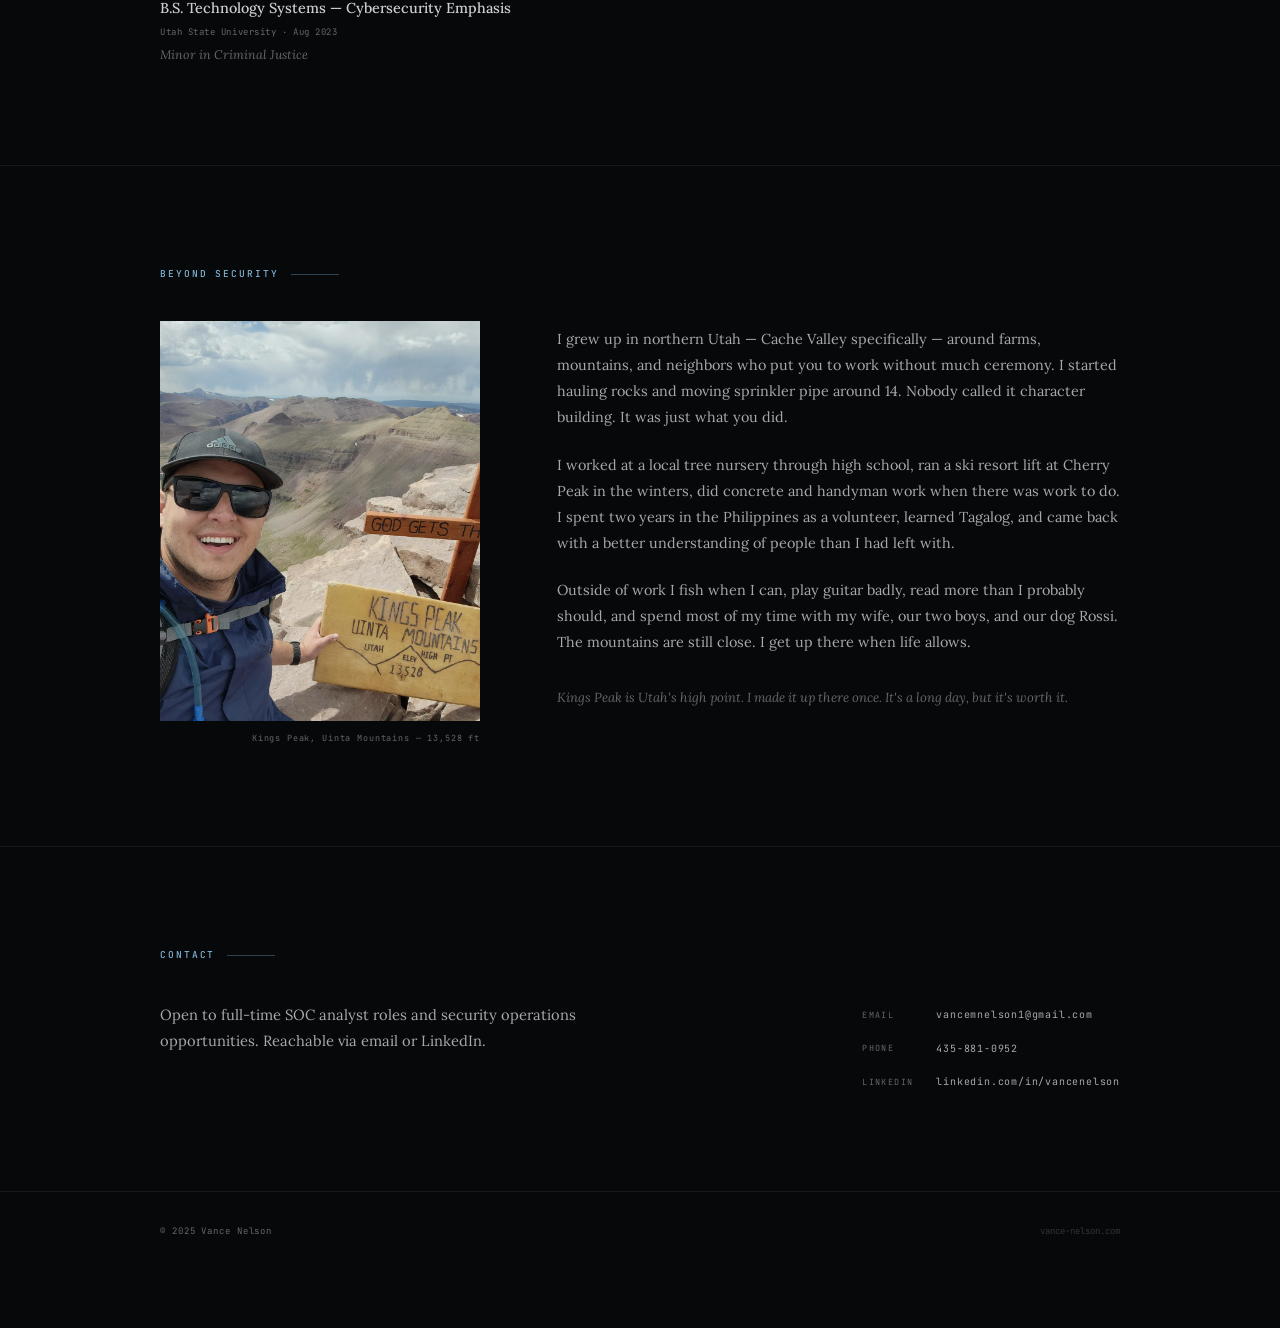
==== commit ca52c9f6: "Update index.html" ====
--- a/index.html
+++ b/index.html
@@ -14,18 +14,18 @@
   <!-- ── Navigation ─────────────────────────────────────── -->
   <!-- Navigation -->
   <nav class="nav" role="navigation" aria-label="Primary">
-    <div class="nav__inner">
-      <span class="nav__logo">vance<span>.</span>nelson</span>
-      <div class="nav__divider"></div>
-      <ul class="nav__links">
-        <li><a href="index.html">Index</a></li>
-        <li><a href="blog.html">Blog</a></li>
-        <li><a href="investigations.html">Investigations</a></li>
-        <li><a href="projects.html">Projects</a></li>
-        <li><a href="services.html">Services</a></li>
-      </ul>
-    </div>
-  </nav>
+  <div class="nav__inner">
+    <div class="nav__brand">vance<span>.</span>nelson</div>
+    <span class="nav__separator" aria-hidden="true">|</span>
+    <ul class="nav__links">
+      <li><a href="index.html">Index</a></li>
+      <li><a href="investigations.html">Investigations</a></li>
+      <li><a href="projects.html">Projects</a></li>
+      <li><a href="services.html">Services</a></li>
+      <li><a href="blog.html">Blog</a></li>
+    </ul>
+  </div>
+</nav>
 
   <!-- ── Hero ───────────────────────────────────────────── -->
   <section class="hero" aria-label="Introduction">
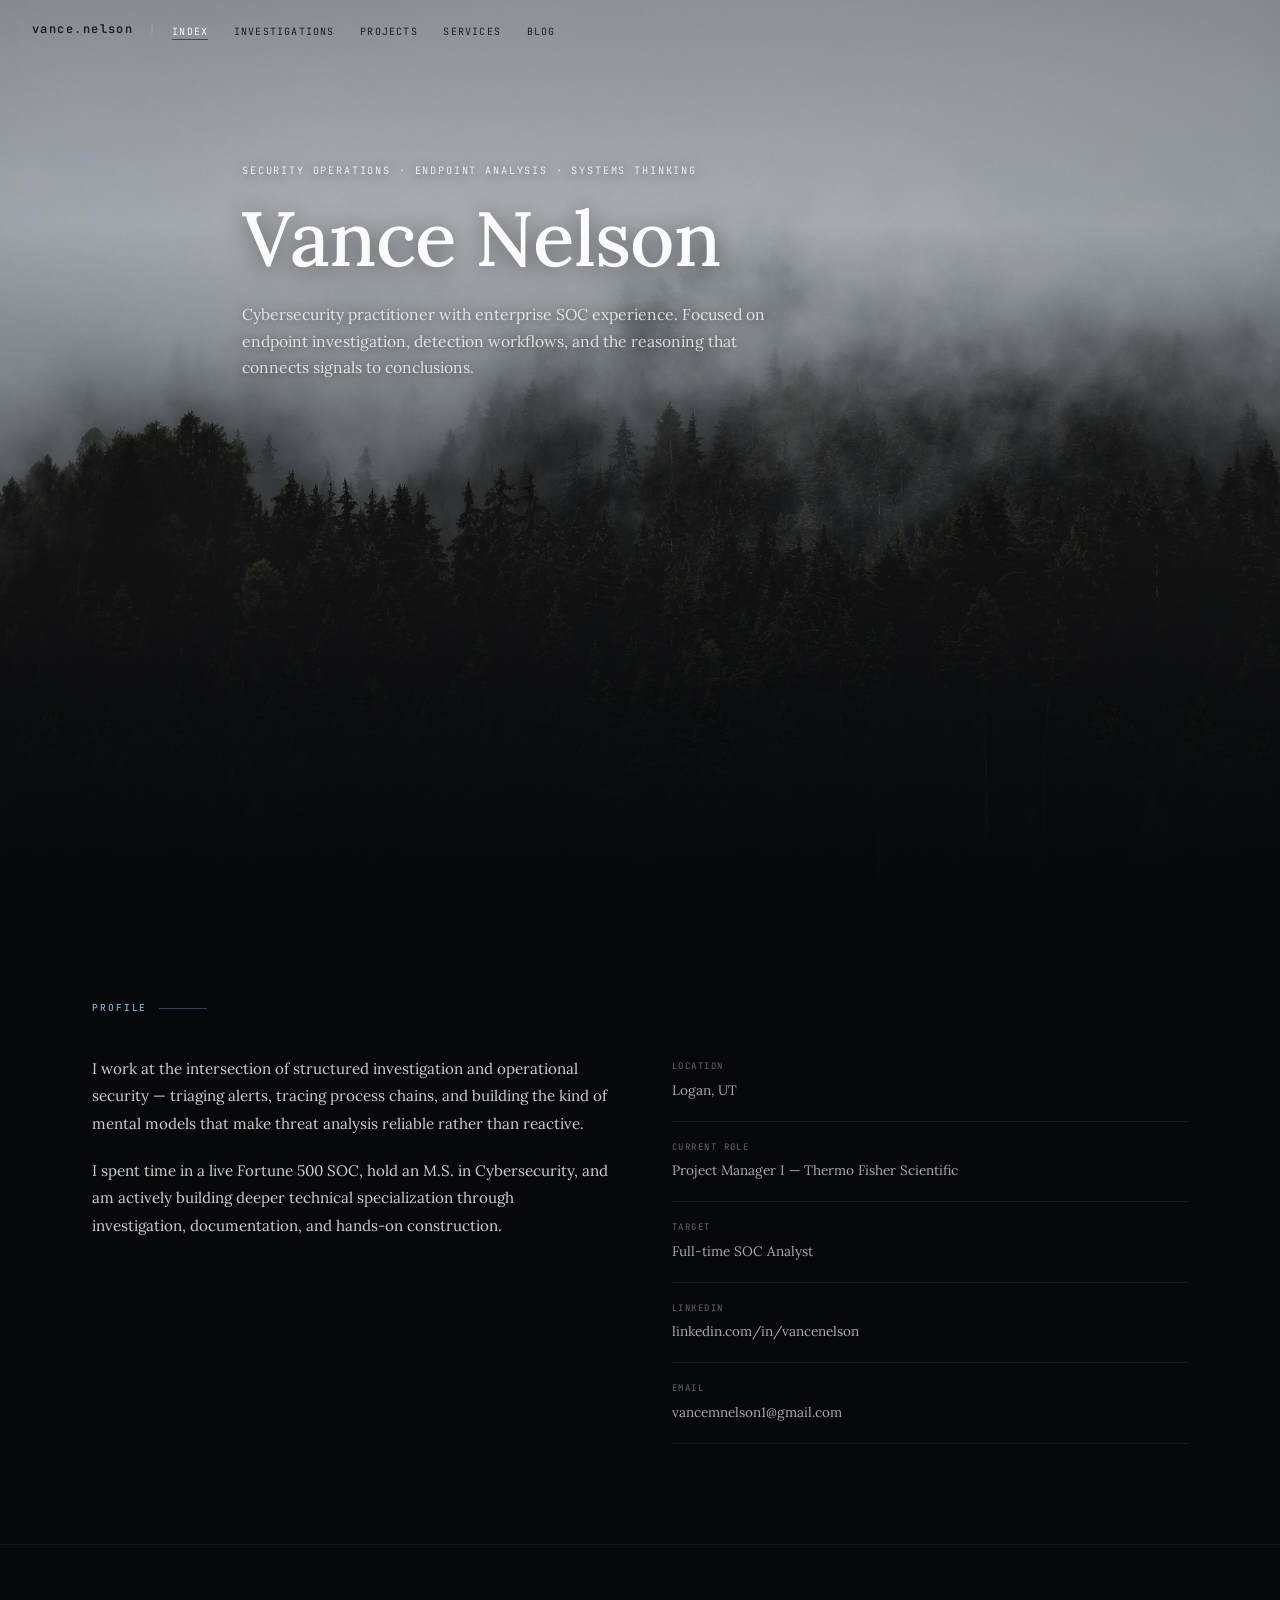
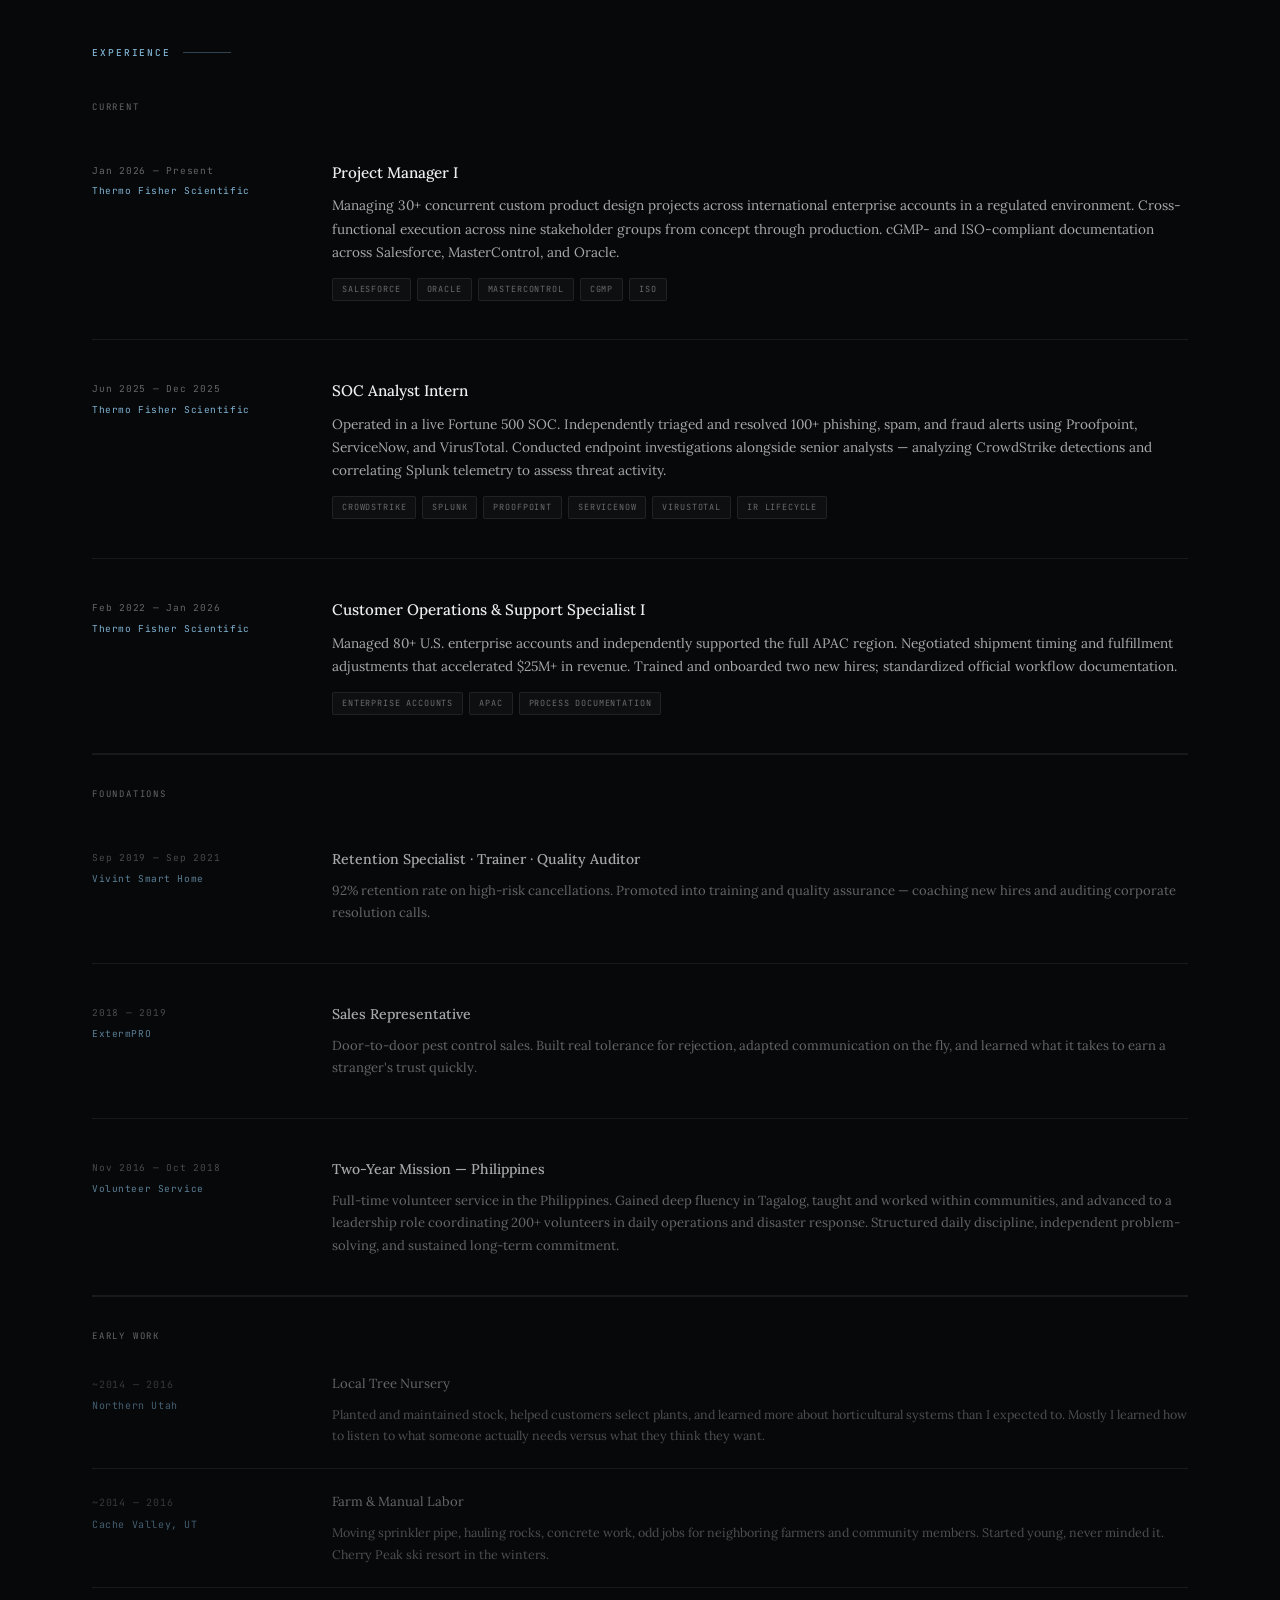
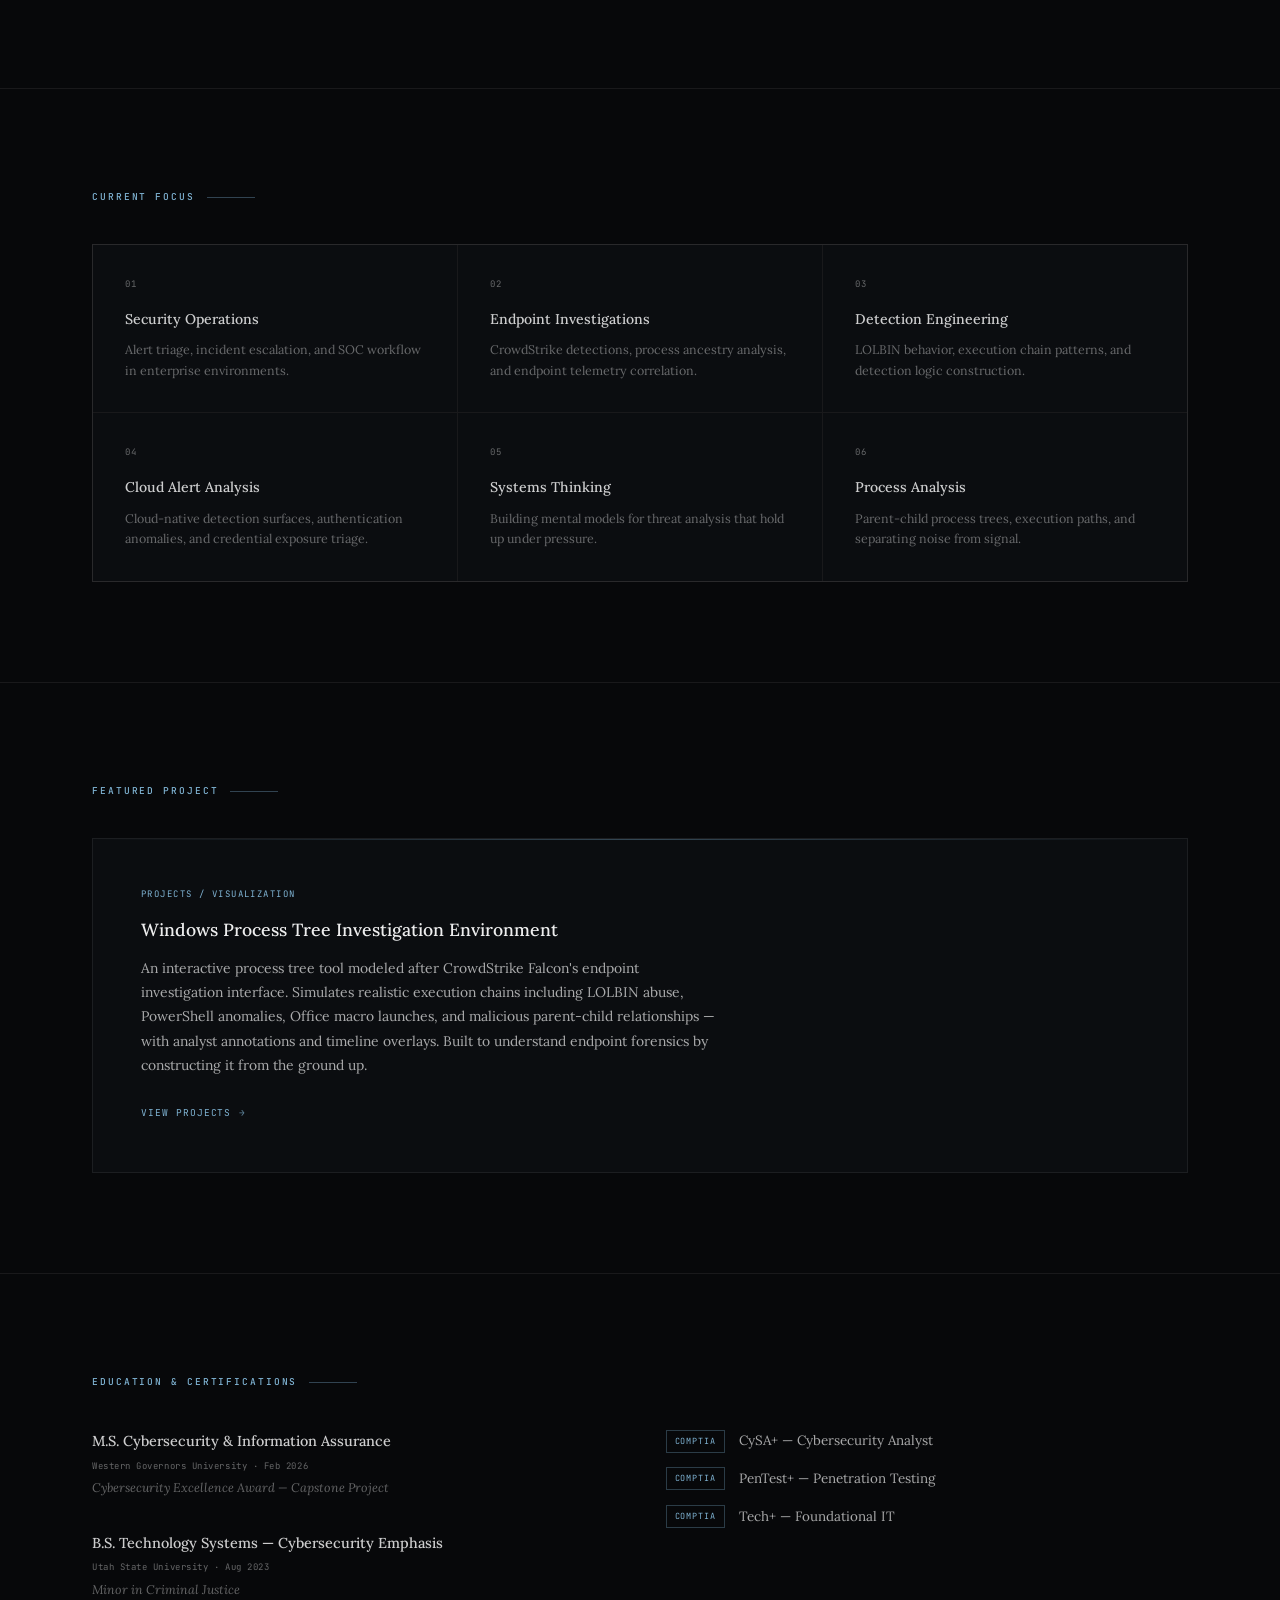
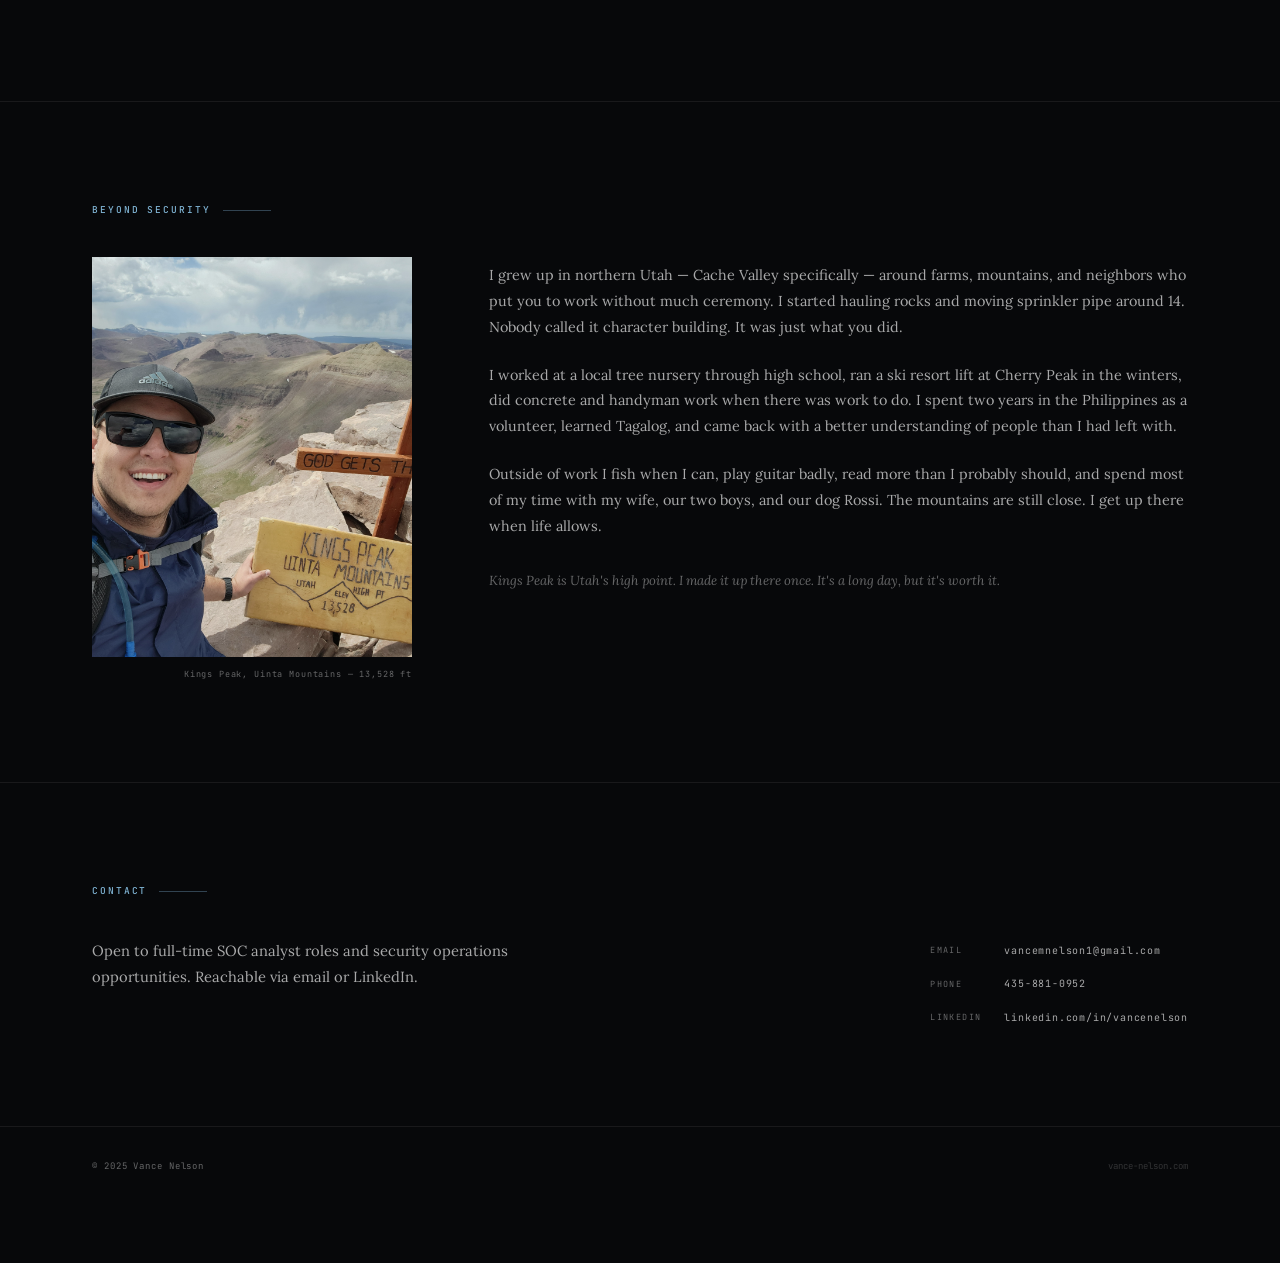
==== commit 33f73be0: "Update index.html" ====
--- a/index.html
+++ b/index.html
@@ -433,22 +433,4 @@
   </footer>
 
   <script src="script.js"></script>
-  <!-- Persistent Contact Bar -->
-  <div class="contact-bar" role="complementary" aria-label="Contact">
-    <a href="mailto:vancemnelson1@gmail.com" class="contact-bar__item">
-      <span class="contact-bar__item__label">Email</span>
-      <span>vancemnelson1@gmail.com</span>
-    </a>
-    <div class="contact-bar__divider"></div>
-    <a href="tel:4358810952" class="contact-bar__item">
-      <span class="contact-bar__item__label">Phone</span>
-      <span>435-881-0952</span>
-    </a>
-    <div class="contact-bar__divider"></div>
-    <a href="https://linkedin.com/in/vancenelson" target="_blank" rel="noopener" class="contact-bar__item">
-      <span class="contact-bar__item__label">LinkedIn</span>
-      <span>linkedin.com/in/vancenelson</span>
-    </a>
-  </div>
-</body>
-</html>
+  
--- a/styles.css
+++ b/styles.css
@@ -27,7 +27,7 @@
   --mono: 'JetBrains Mono', 'IBM Plex Mono', monospace;
   --serif: 'Lora', Georgia, serif;
 
-  --max-w: 1040px;
+  --max-w: 1160px;
   --nav-h: 60px;
   --contact-bar-h: 56px;
 }
@@ -56,80 +56,75 @@
   height: var(--nav-h);
   display: flex;
   align-items: center;
-  padding: 0 40px;
-  transition: background 0.45s ease, border-color 0.45s ease,
-              backdrop-filter 0.45s ease;
+  padding: 0 32px;
+  transition: background 0.45s ease, border-color 0.45s ease, backdrop-filter 0.45s ease;
   border-bottom: 1px solid transparent;
 }
 
-/* Over the bright fog hero — darken the nav text */
 .nav--light-bg {
   background: transparent;
 }
-.nav--light-bg .nav__logo,
+.nav--light-bg .nav__brand,
 .nav--light-bg .nav__links a {
-  color: rgba(10,12,15,0.82);
-}
-.nav--light-bg .nav__divider {
-  background: rgba(10,12,15,0.25);
+  color: rgba(10, 12, 15, 0.88);
 }
 .nav--light-bg .nav__links a::after {
-  background: rgba(10,12,15,0.5);
-}
-
-/* Over dark content sections */
+  background: rgba(10, 12, 15, 0.55);
+}
+
 .nav--dark-bg {
-  background: rgba(7,8,10,0.88);
+  background: rgba(7, 8, 10, 0.92);
   border-color: var(--accent-line);
   backdrop-filter: blur(14px);
   -webkit-backdrop-filter: blur(14px);
 }
-.nav--dark-bg .nav__logo,
+.nav--dark-bg .nav__brand {
+  color: rgba(255, 255, 255, 0.92);
+}
 .nav--dark-bg .nav__links a {
   color: var(--text-secondary);
-}
-.nav--dark-bg .nav__logo {
-  color: var(--accent);
 }
 
 .nav__inner {
   width: 100%;
-  max-width: var(--max-w);
-  margin: 0 auto;
+  max-width: none;
+  margin: 0;
   display: flex;
   align-items: center;
-  gap: 20px;
-}
-
-/* Brand mark — not a link */
-.nav__logo {
-  font-family: var(--mono);
-  font-size: clamp(12px, 0.85vw, 14px);
-  font-weight: 500;
-  letter-spacing: 0.06em;
-  color: var(--accent);
+  justify-content: flex-start;
+  gap: 16px;
+}
+
+.nav__brand {
+  font-family: var(--mono);
+  font-size: clamp(12px, 0.9vw, 14px);
+  font-weight: 600;
+  letter-spacing: 0.12em;
+  color: rgba(255, 255, 255, 0.92);
   white-space: nowrap;
   cursor: default;
   user-select: none;
   transition: color 0.35s ease;
   flex-shrink: 0;
-}
-.nav__logo span { opacity: 0.7; }
-
-/* Vertical divider */
-.nav__divider {
-  width: 1px;
-  height: 18px;
-  background: rgba(255,255,255,0.15);
+  text-transform: lowercase;
+}
+.nav__brand span { opacity: 0.7; }
+
+.nav__separator {
+  font-family: var(--mono);
+  font-size: clamp(10px, 0.75vw, 12px);
+  color: rgba(255, 255, 255, 0.22);
+  letter-spacing: 0.08em;
   flex-shrink: 0;
-  transition: background 0.35s ease;
+  user-select: none;
 }
 
 .nav__links {
   display: flex;
-  gap: clamp(20px, 2.5vw, 36px);
+  gap: clamp(16px, 2vw, 30px);
   list-style: none;
-  margin-left: auto;
+  margin-left: 0;
+  flex-wrap: wrap;
 }
 
 .nav__links a {
@@ -195,23 +190,22 @@
   height: 100%;
   display: flex;
   flex-direction: column;
-  justify-content: center;
-  padding-top: 10vh;
-  padding-left: 40px;
-  padding-right: 40px;
-  max-width: calc(var(--max-w) + 80px);
+  justify-content: flex-start;
+  padding-top: 18vh;
+  padding-left: 32px;
+  padding-right: 32px;
+  max-width: 860px;
   margin: 0 auto;
   width: 100%;
 }
 
 .hero__eyebrow {
   font-family: var(--mono);
-  font-size: clamp(10px, 0.75vw, 12.5px);
+  font-size: clamp(10px, 0.8vw, 12.5px);
   font-weight: 400;
   letter-spacing: 0.18em;
   text-transform: uppercase;
-  /* High-contrast near-white — readable for all vision types */
-  color: rgba(255,255,255,0.82);
+  color: rgba(255,255,255,0.84);
   margin-bottom: 18px;
   text-shadow: 0 1px 12px rgba(0,0,0,0.6);
   opacity: 0;
@@ -221,9 +215,9 @@
 
 .hero__name {
   font-family: var(--serif);
-  font-size: clamp(3rem, 5.5vw, 5rem);
+  font-size: clamp(3.25rem, 6vw, 5.4rem);
   font-weight: 500;
-  line-height: 1.08;
+  line-height: 1.05;
   letter-spacing: -0.01em;
   color: rgba(255,255,255,0.96);
   text-shadow: 0 2px 24px rgba(0,0,0,0.5);
@@ -234,11 +228,11 @@
 }
 
 .hero__tagline {
-  font-size: clamp(0.92rem, 1vw, 1.08rem);
+  font-size: clamp(0.98rem, 1.08vw, 1.1rem);
   font-weight: 400;
-  color: rgba(255,255,255,0.75);
-  max-width: 500px;
-  line-height: 1.7;
+  color: rgba(255,255,255,0.77);
+  max-width: 560px;
+  line-height: 1.72;
   text-shadow: 0 1px 10px rgba(0,0,0,0.5);
   opacity: 0;
   transform: translateY(14px);
@@ -259,7 +253,7 @@
 .container {
   max-width: var(--max-w);
   margin: 0 auto;
-  padding: 0 40px;
+  padding: 0 32px;
 }
 
 /* ── Section Common ─────────────────────────────────────── */
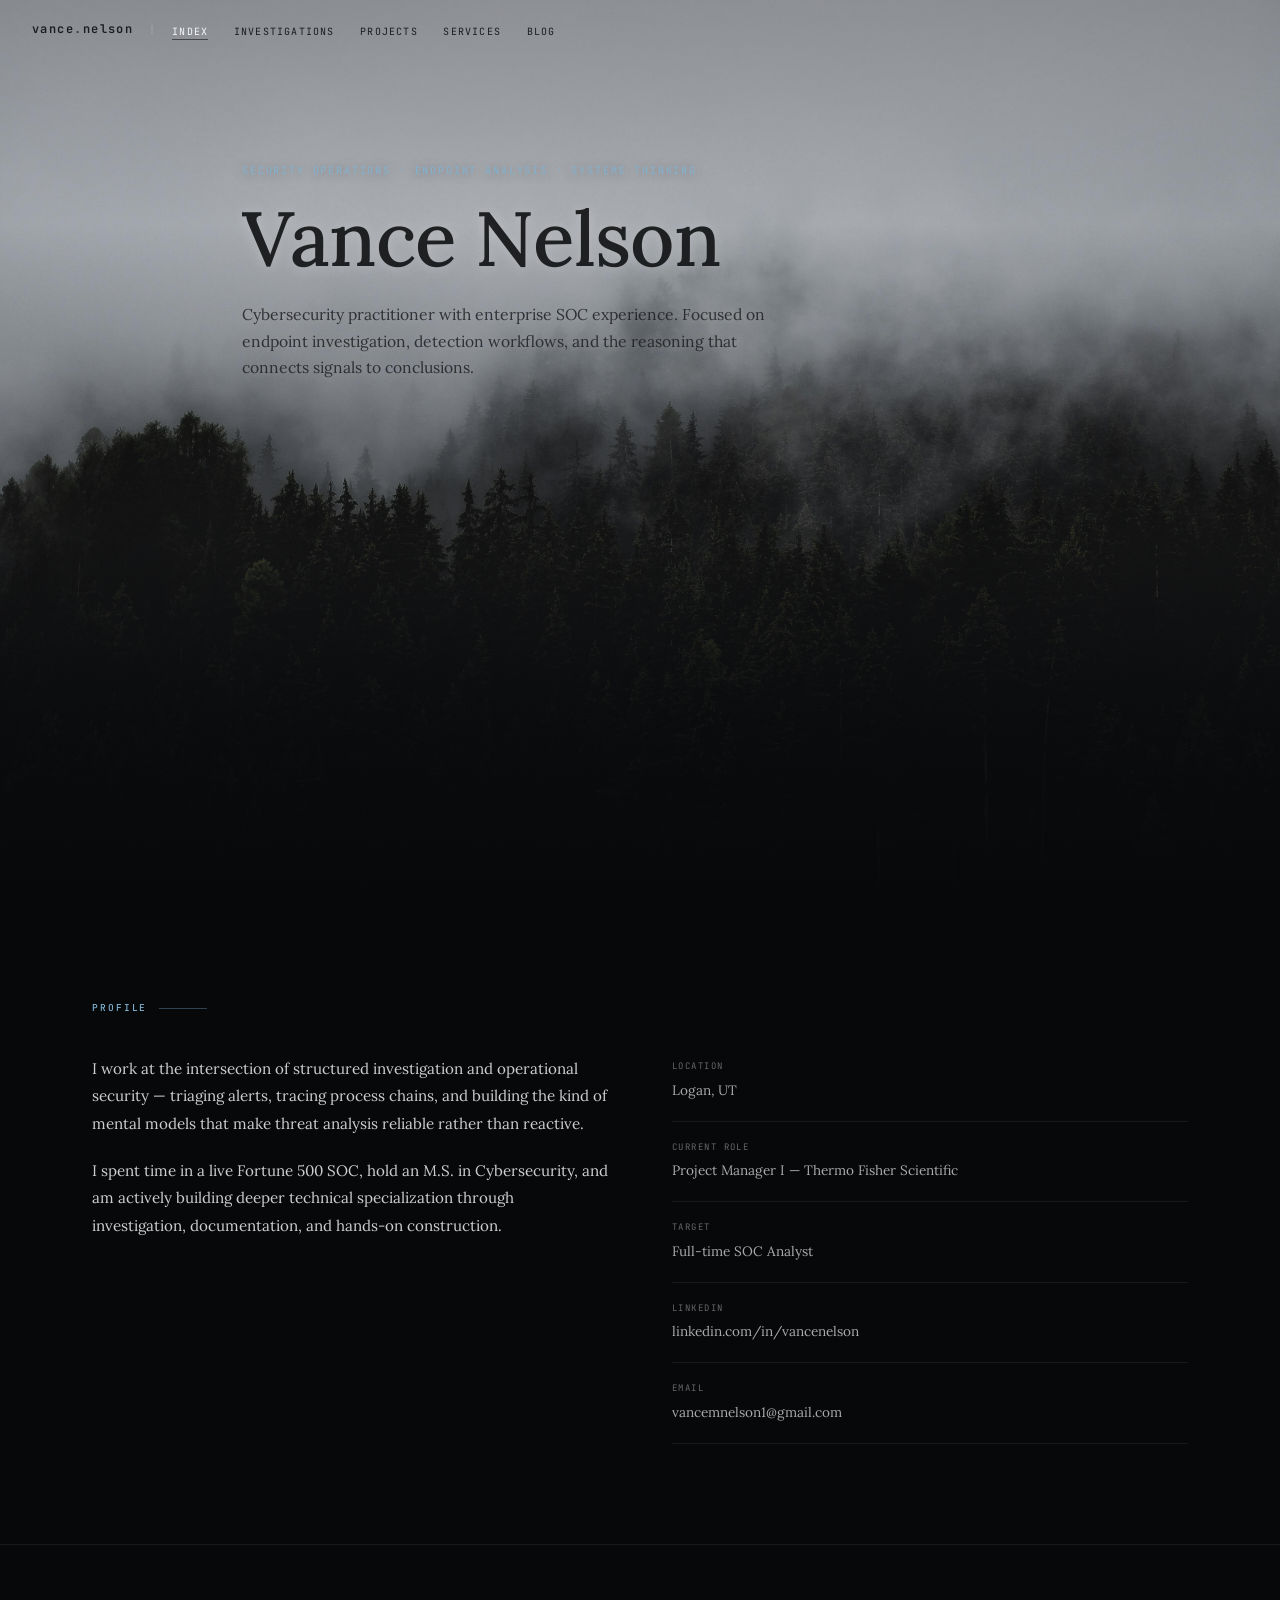
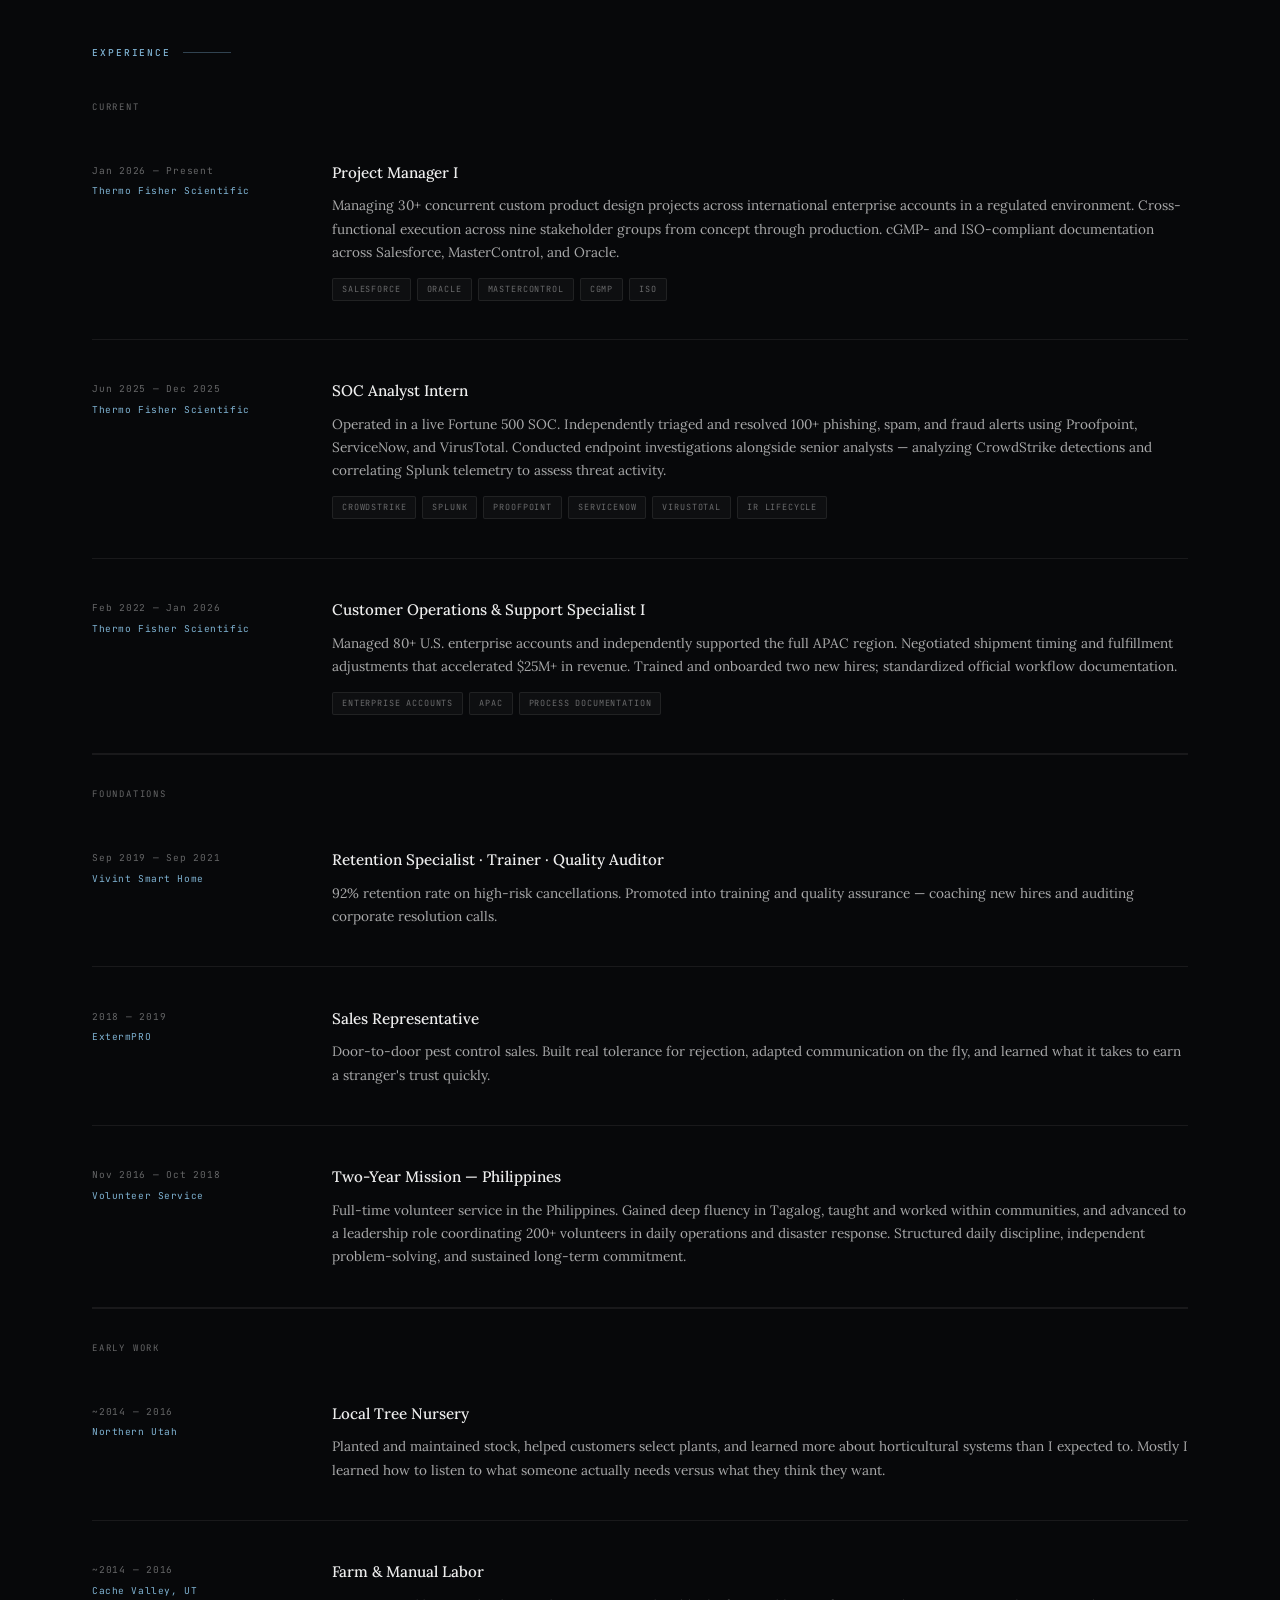
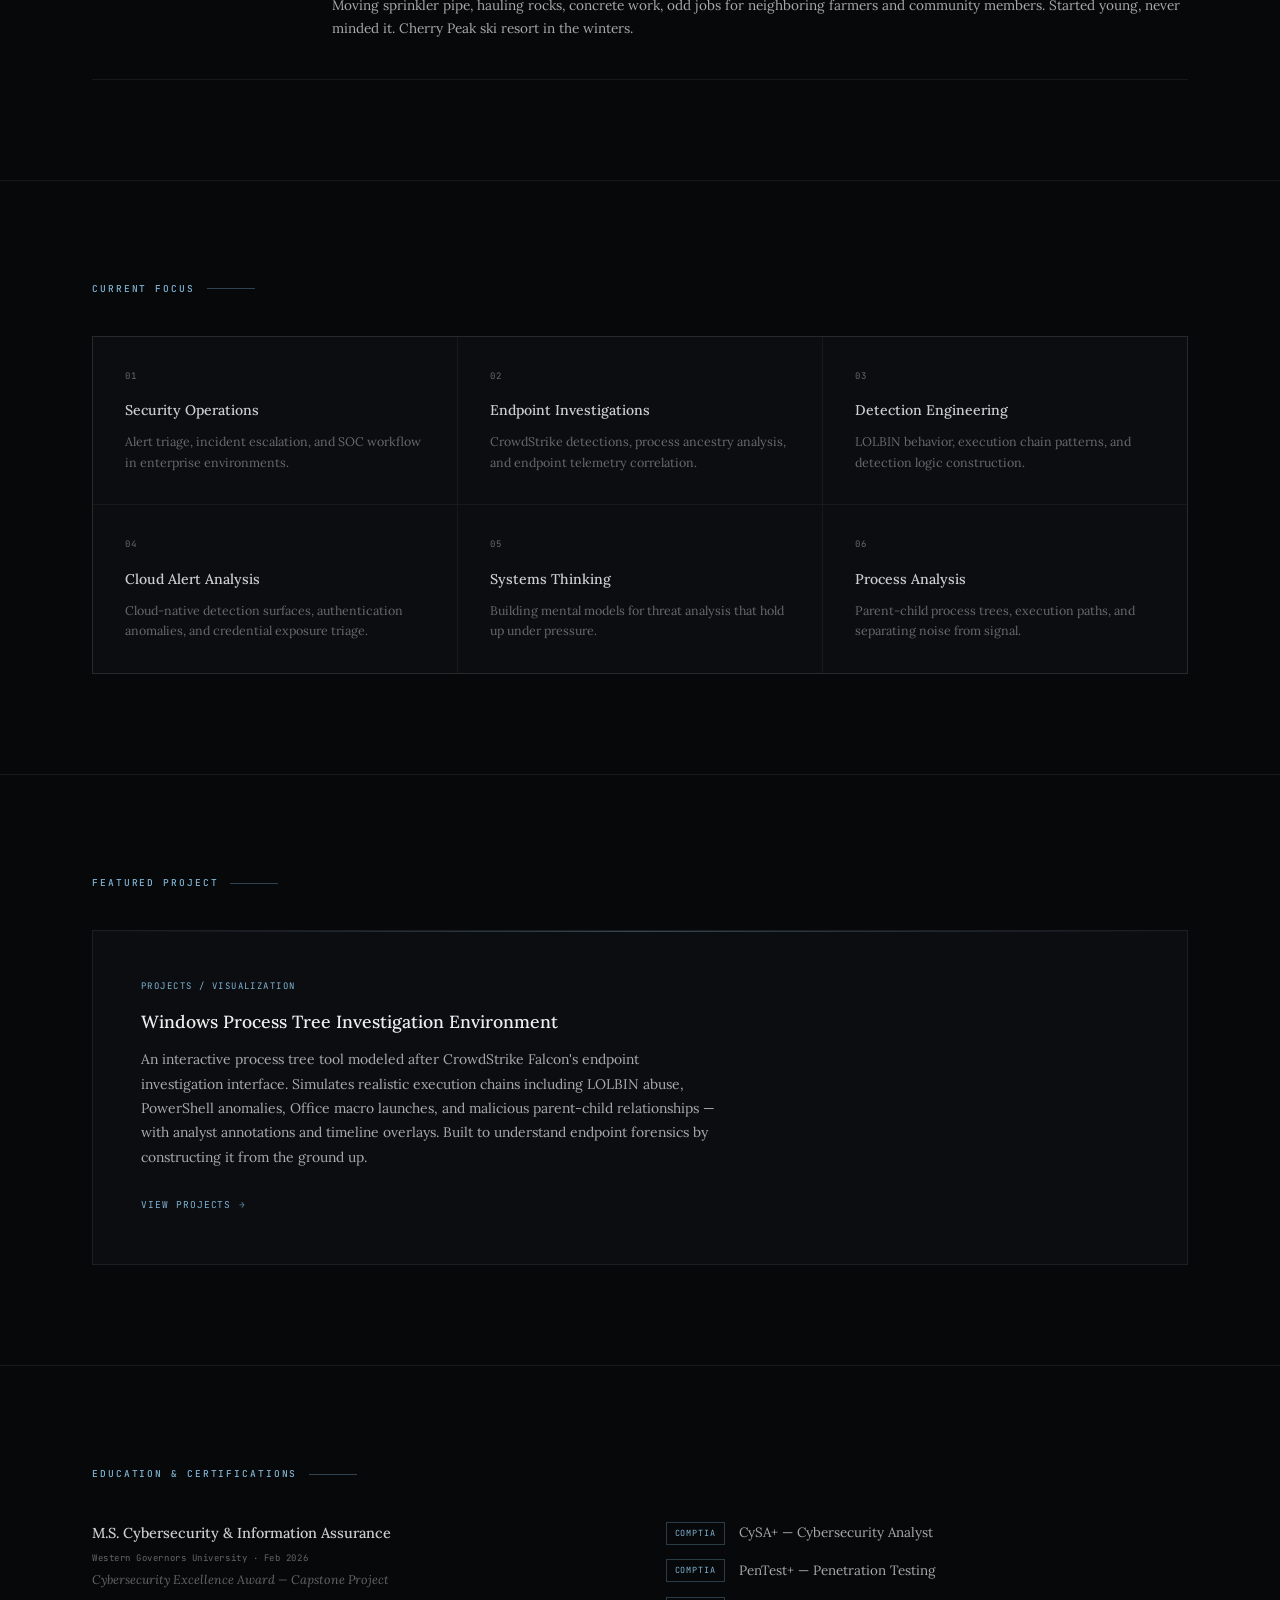
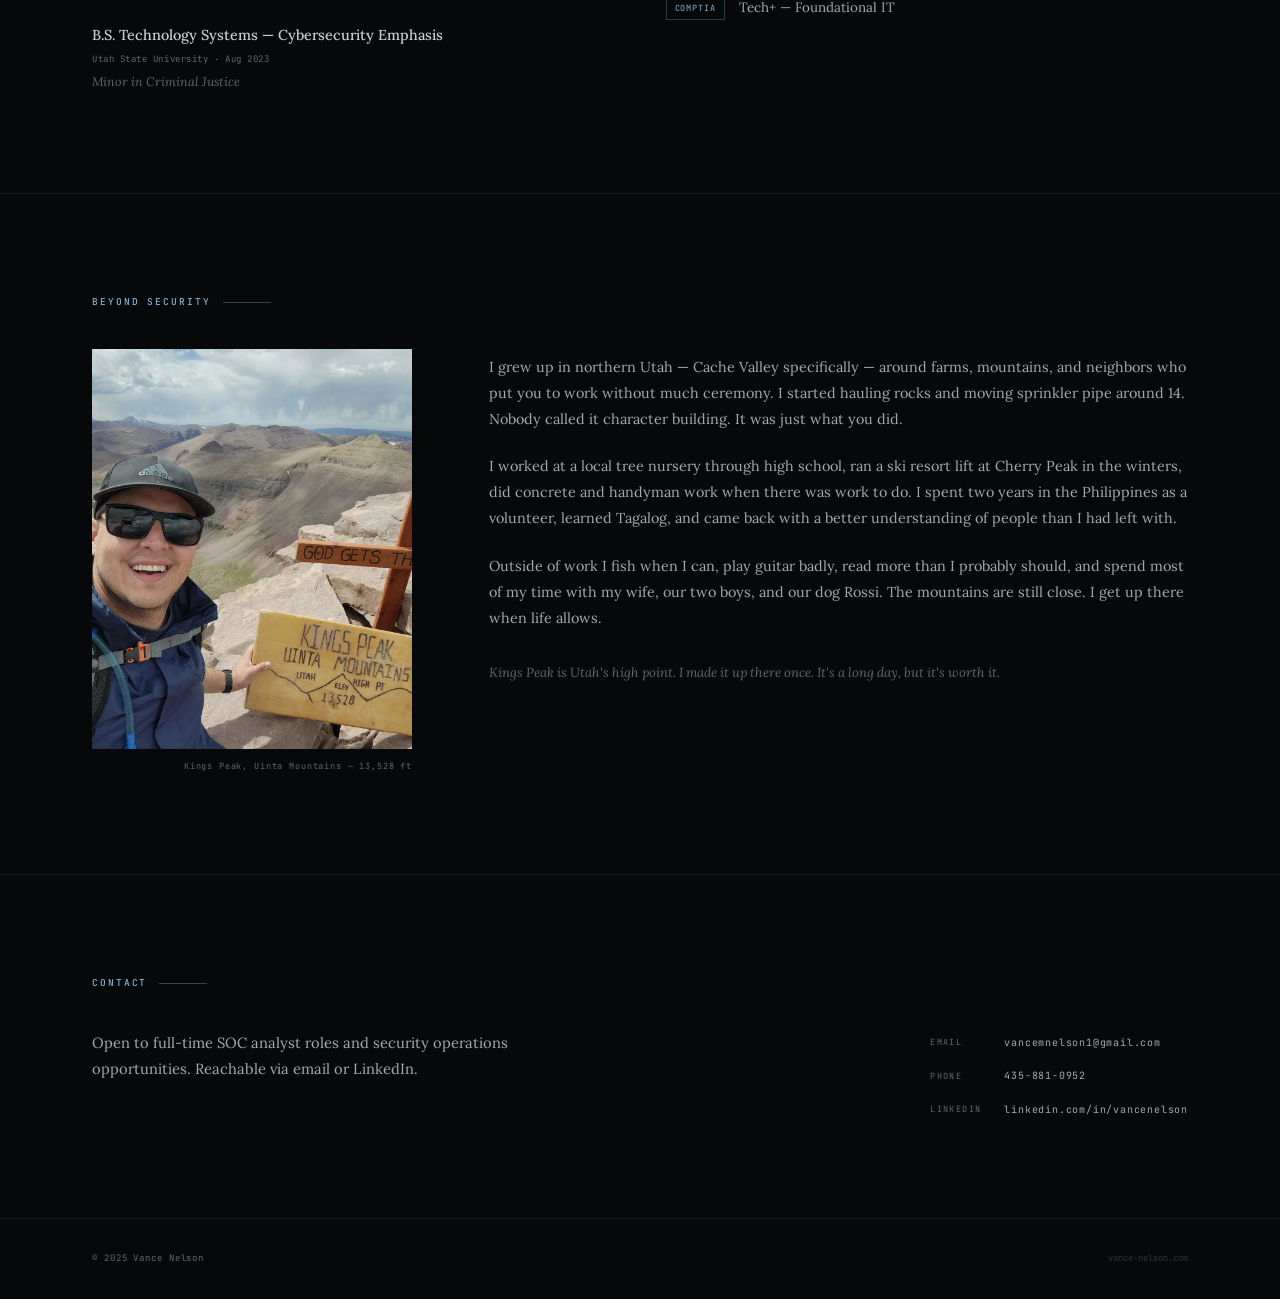
==== commit 0c5f46a9: "Update index.html" ====
--- a/index.html
+++ b/index.html
@@ -12,8 +12,7 @@
 <body>
 
   <!-- ── Navigation ─────────────────────────────────────── -->
-  <!-- Navigation -->
-  <nav class="nav" role="navigation" aria-label="Primary">
+<nav class="nav" role="navigation" aria-label="Primary">
   <div class="nav__inner">
     <div class="nav__brand">vance<span>.</span>nelson</div>
     <span class="nav__separator" aria-hidden="true">|</span>
--- a/styles.css
+++ b/styles.css
@@ -29,7 +29,6 @@
 
   --max-w: 1160px;
   --nav-h: 60px;
-  --contact-bar-h: 56px;
 }
 
 html { scroll-behavior: smooth; }
@@ -42,7 +41,6 @@
   line-height: 1.75;
   -webkit-font-smoothing: antialiased;
   overflow-x: hidden;
-  padding-bottom: var(--contact-bar-h);
 }
 
 a { color: inherit; text-decoration: none; }
@@ -205,9 +203,9 @@
   font-weight: 400;
   letter-spacing: 0.18em;
   text-transform: uppercase;
-  color: rgba(255,255,255,0.84);
+  color: rgba(127, 179, 211, 0.92);
   margin-bottom: 18px;
-  text-shadow: 0 1px 12px rgba(0,0,0,0.6);
+  text-shadow: 0 1px 12px rgba(0,0,0,0.45);
   opacity: 0;
   transform: translateY(12px);
   animation: fadeUp 0.8s ease 0.3s forwards;
@@ -219,8 +217,8 @@
   font-weight: 500;
   line-height: 1.05;
   letter-spacing: -0.01em;
-  color: rgba(255,255,255,0.96);
-  text-shadow: 0 2px 24px rgba(0,0,0,0.5);
+  color: rgba(18, 20, 22, 0.92);
+  text-shadow: 0 1px 14px rgba(255,255,255,0.28);
   margin-bottom: 22px;
   opacity: 0;
   transform: translateY(16px);
@@ -230,10 +228,10 @@
 .hero__tagline {
   font-size: clamp(0.98rem, 1.08vw, 1.1rem);
   font-weight: 400;
-  color: rgba(255,255,255,0.77);
+  color: rgba(20, 22, 24, 0.78);
   max-width: 560px;
   line-height: 1.72;
-  text-shadow: 0 1px 10px rgba(0,0,0,0.5);
+  text-shadow: 0 1px 10px rgba(255,255,255,0.18);
   opacity: 0;
   transform: translateY(14px);
   animation: fadeUp 0.9s ease 0.7s forwards;
@@ -399,33 +397,6 @@
   background: rgba(255,255,255,0.03);
 }
 
-/* Tier 2 */
-.exp-item--tier2 .exp-item__title {
-  font-size: clamp(0.88rem, 0.95vw, 1rem);
-  color: var(--text-secondary);
-}
-.exp-item--tier2 .exp-item__desc {
-  font-size: clamp(0.82rem, 0.88vw, 0.9rem);
-  color: var(--text-muted);
-}
-.exp-item--tier2 .exp-item__date,
-.exp-item--tier2 .exp-item__company { opacity: 0.7; }
-
-/* Tier 3 */
-.exp-item--tier3 { padding: clamp(14px, 2vw, 22px) 0; }
-.exp-item--tier3 .exp-item__title {
-  font-size: clamp(0.82rem, 0.88vw, 0.92rem);
-  color: var(--text-muted);
-  font-weight: 400;
-}
-.exp-item--tier3 .exp-item__desc {
-  font-size: clamp(0.78rem, 0.84vw, 0.86rem);
-  color: var(--text-muted);
-  opacity: 0.75;
-}
-.exp-item--tier3 .exp-item__date,
-.exp-item--tier3 .exp-item__company { opacity: 0.5; font-size: 10px; }
-
 /* ── Focus Grid ─────────────────────────────────────────── */
 .focus__grid {
   display: grid;
@@ -644,47 +615,6 @@
   text-transform: uppercase;
   color: var(--text-muted);
   width: 60px;
-}
-
-/* ── Persistent Contact Bar ─────────────────────────────── */
-.contact-bar {
-  position: fixed;
-  bottom: 0; left: 0; right: 0;
-  z-index: 99;
-  height: var(--contact-bar-h);
-  background: rgba(7,8,10,0.94);
-  border-top: 1px solid var(--accent-line);
-  backdrop-filter: blur(12px);
-  -webkit-backdrop-filter: blur(12px);
-  display: flex;
-  align-items: center;
-  justify-content: center;
-  gap: clamp(24px, 4vw, 56px);
-}
-
-.contact-bar__item {
-  display: flex;
-  align-items: center;
-  gap: 10px;
-  font-family: var(--mono);
-  font-size: clamp(9.5px, 0.7vw, 11.5px);
-  letter-spacing: 0.1em;
-  color: var(--text-muted);
-  transition: color 0.2s;
-}
-.contact-bar__item:hover { color: var(--text-primary); }
-.contact-bar__item__label {
-  font-size: clamp(8px, 0.6vw, 9.5px);
-  letter-spacing: 0.16em;
-  text-transform: uppercase;
-  color: var(--accent);
-  opacity: 0.7;
-}
-
-.contact-bar__divider {
-  width: 1px;
-  height: 16px;
-  background: var(--accent-line);
 }
 
 /* ── Footer ─────────────────────────────────────────────── */
@@ -766,13 +696,10 @@
   .beyond__img { aspect-ratio: 16/9; object-position: center 20%; }
   .contact__row { flex-direction: column; gap: 32px; }
   .footer { flex-direction: column; gap: 8px; text-align: center; }
-  .contact-bar { gap: 16px; padding: 0 16px; }
-  .contact-bar__divider { display: none; }
 }
 
 @media (max-width: 560px) {
   .nav__links { gap: 16px; }
   .focus__grid { grid-template-columns: 1fr; }
   .featured__card { padding: 24px 20px; }
-  .contact-bar__item__label { display: none; }
-}
+}
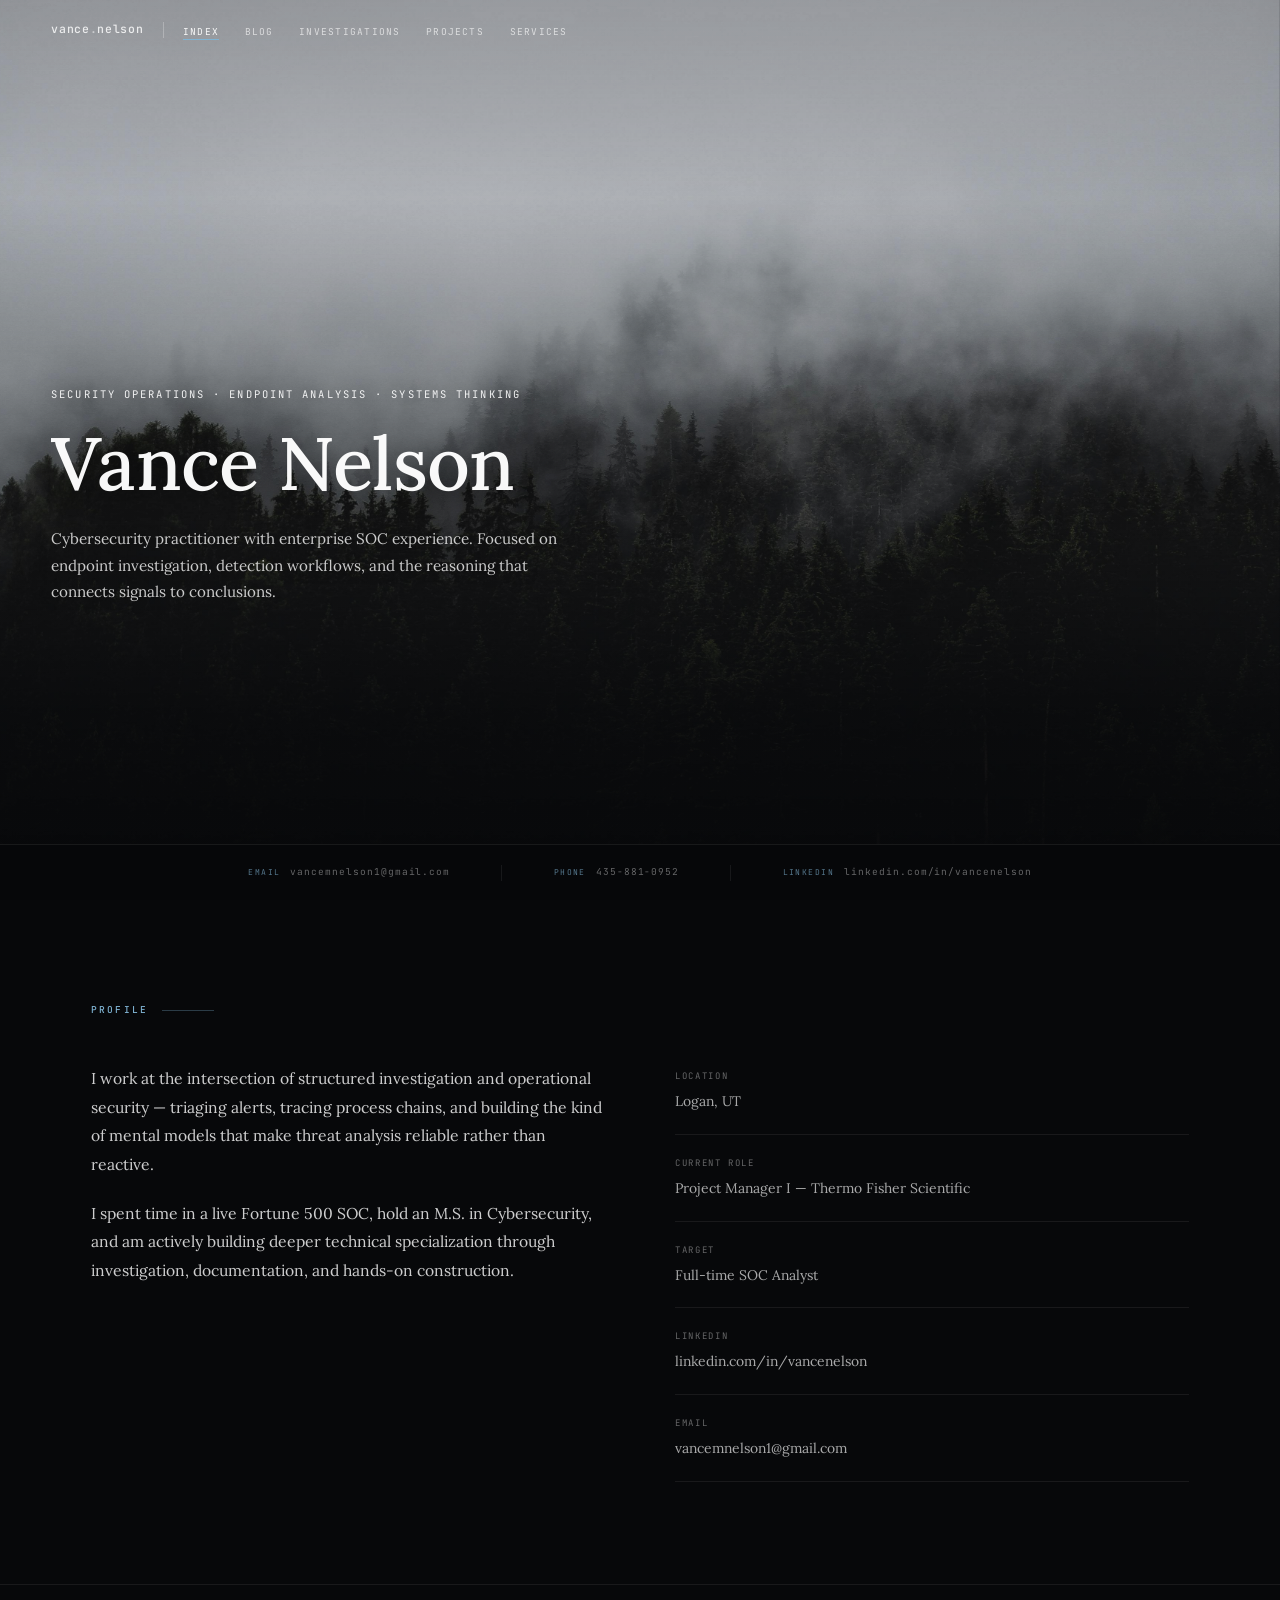
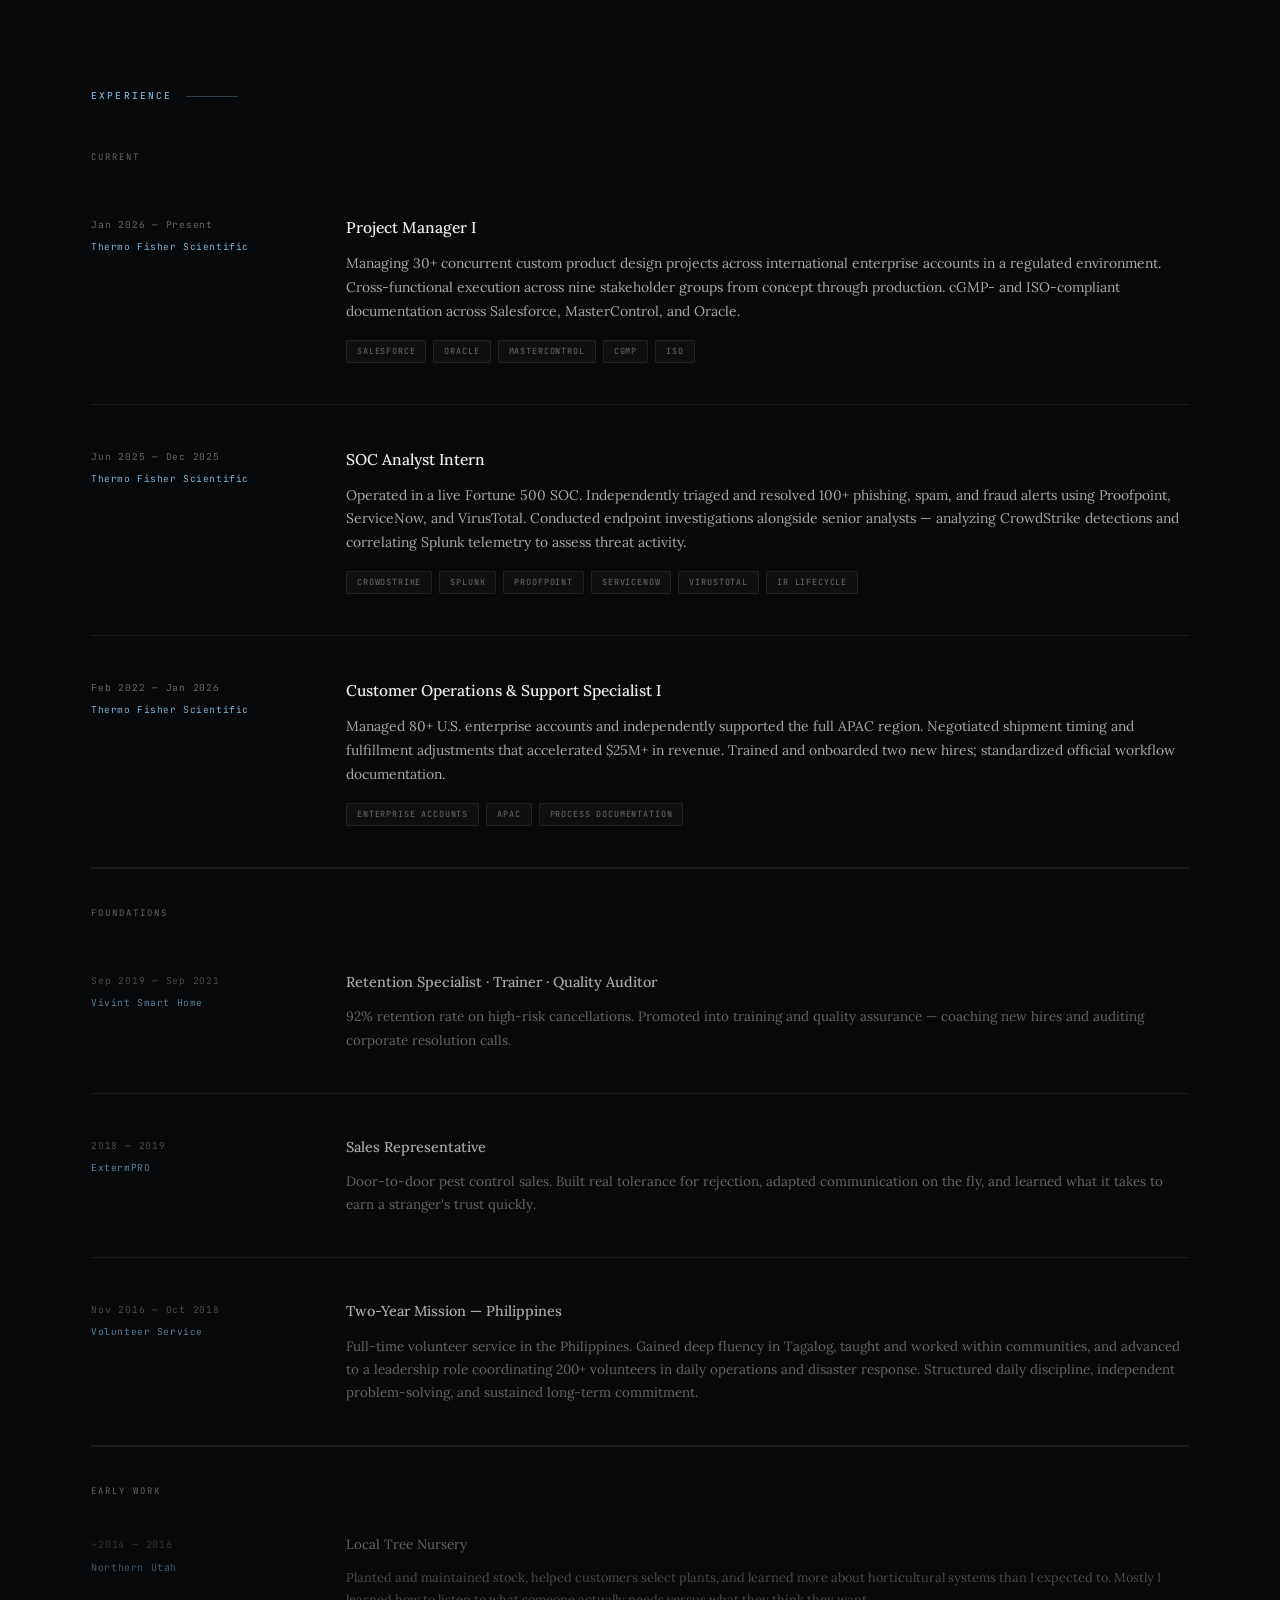
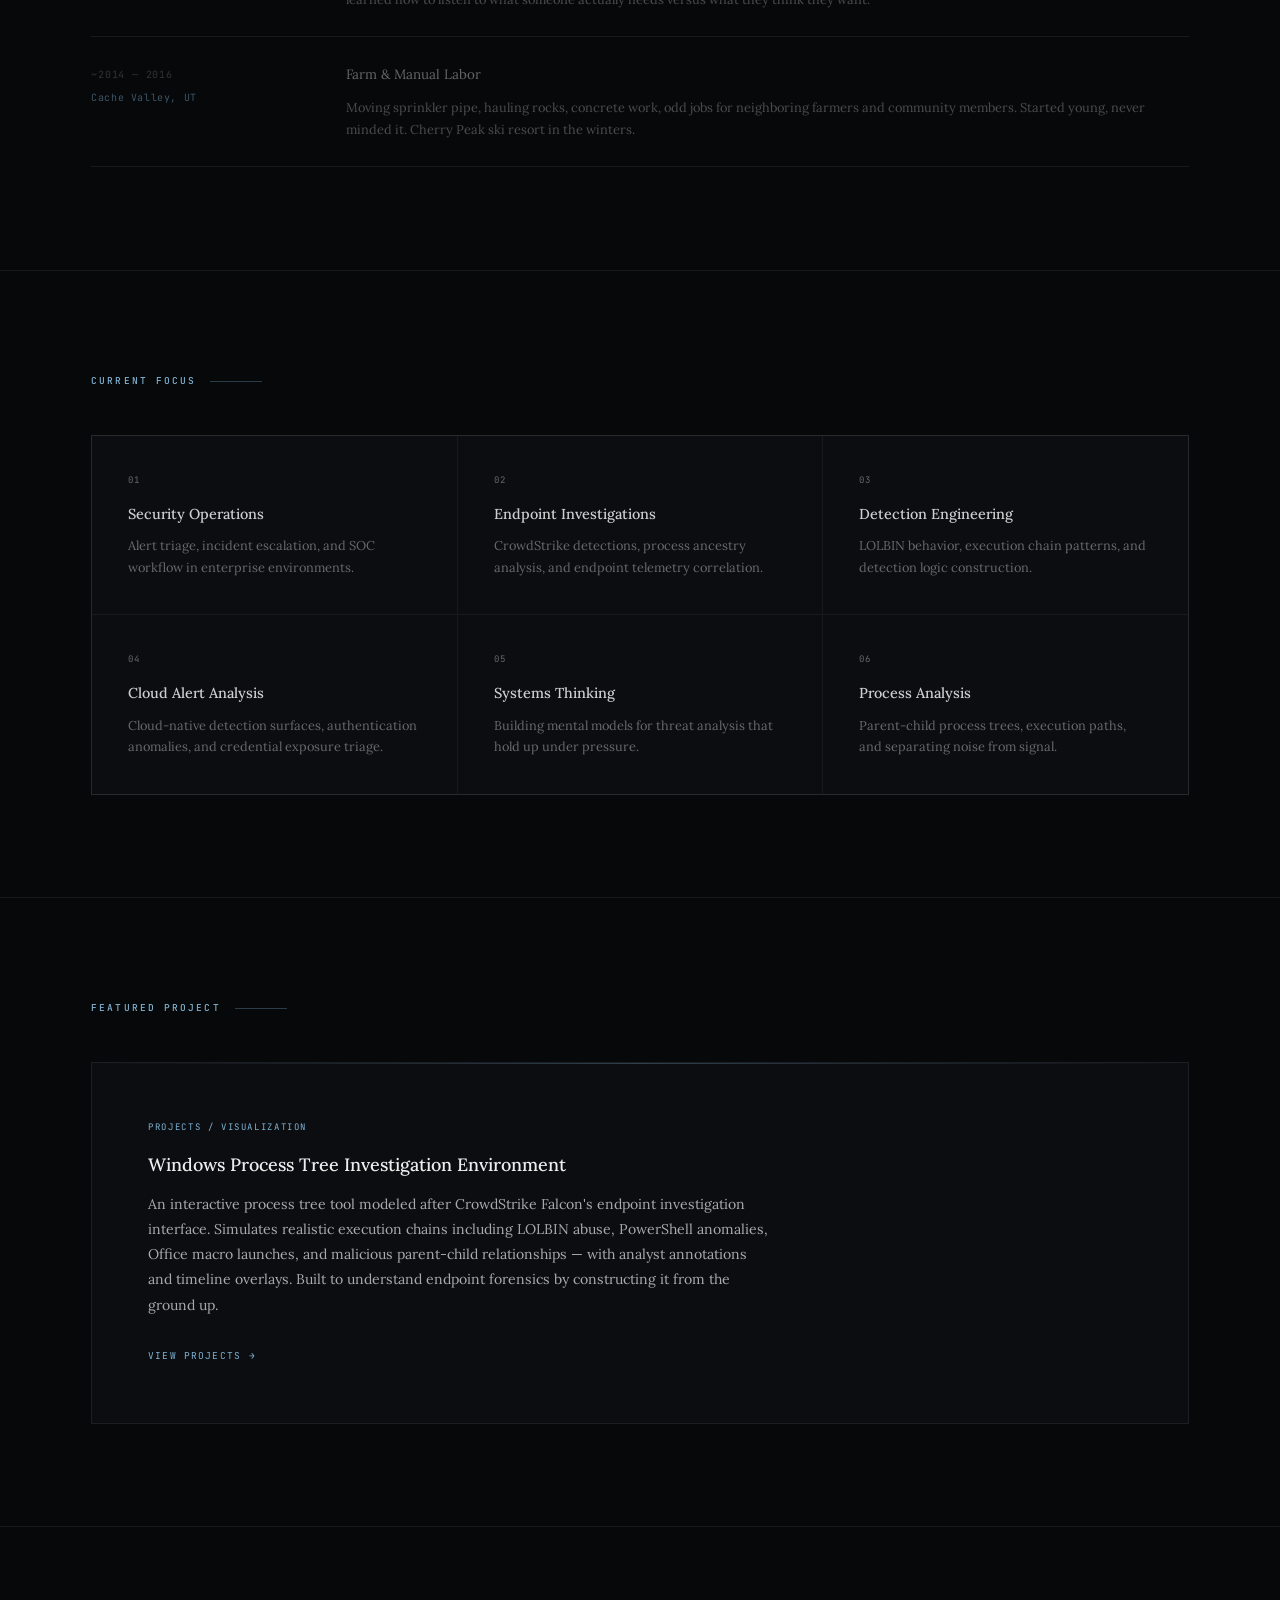
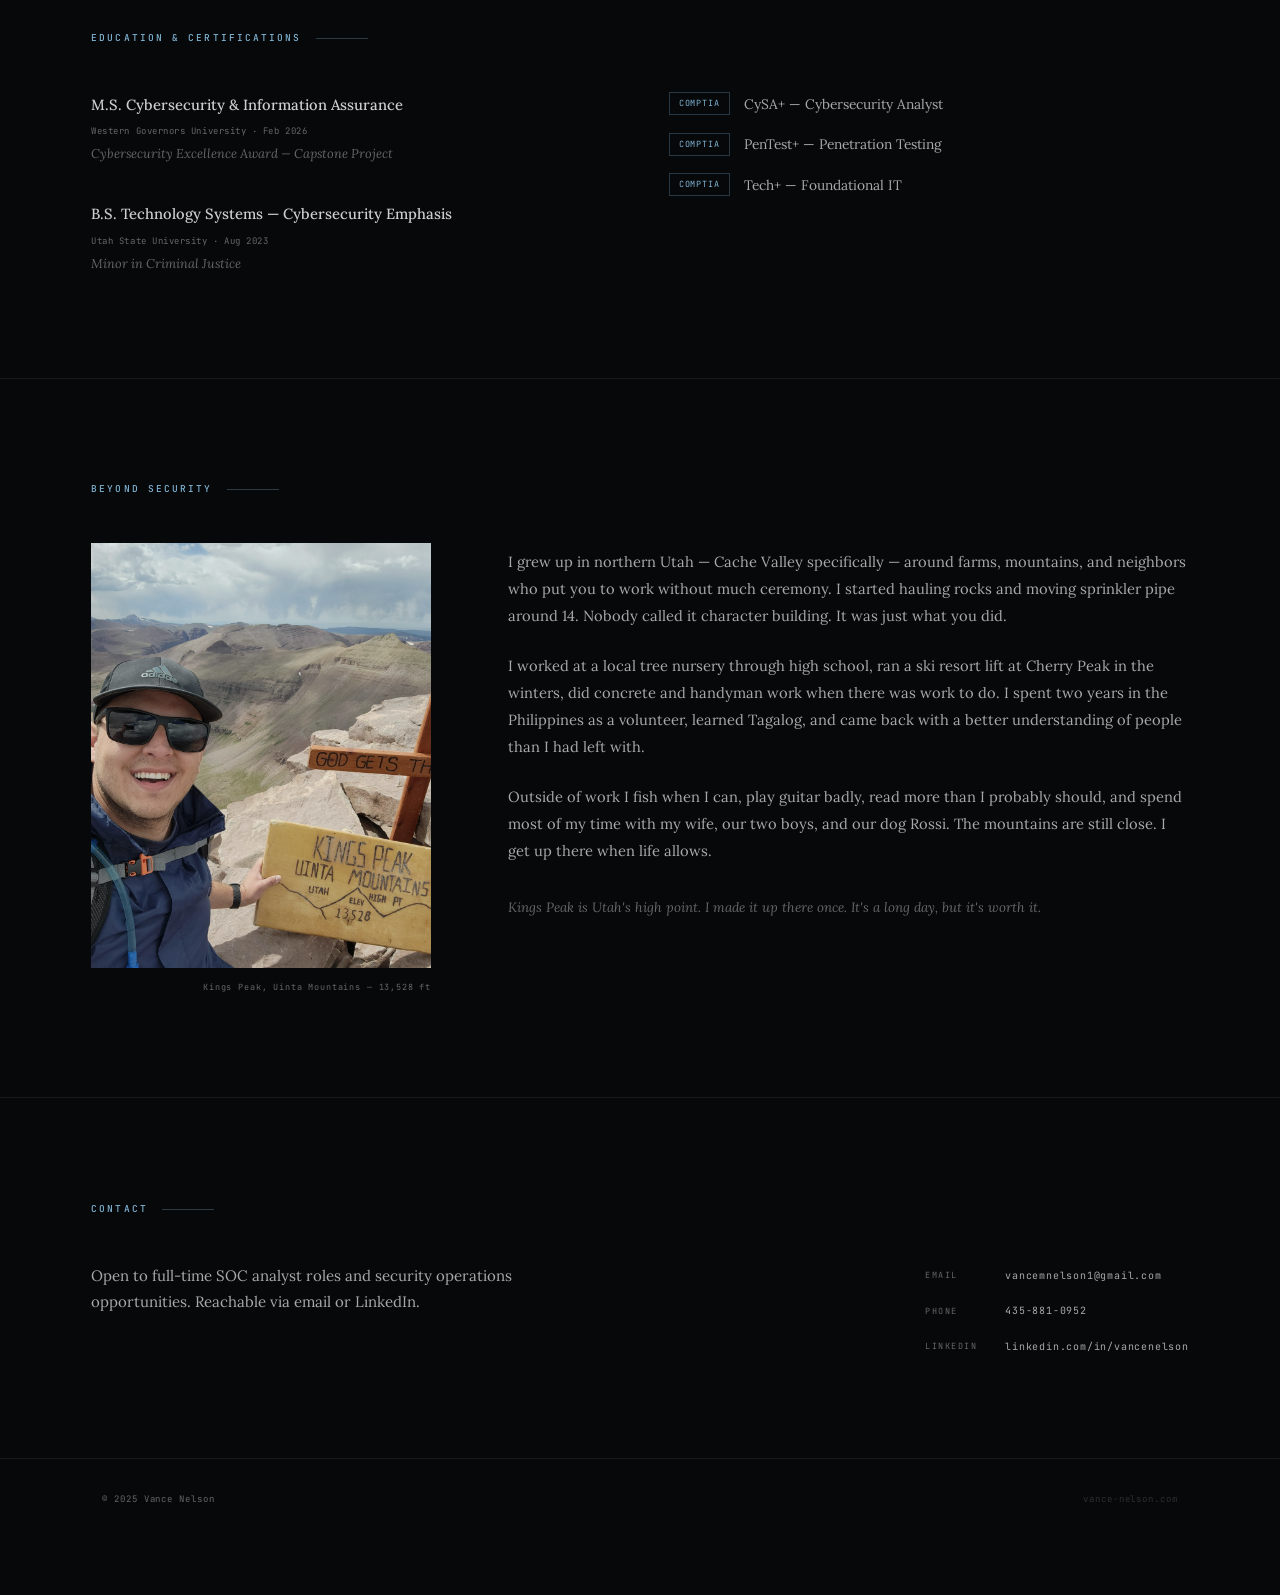
==== commit 194b51f1: "Add files via upload" ====
--- a/index.html
+++ b/index.html
@@ -12,19 +12,20 @@
 <body>
 
   <!-- ── Navigation ─────────────────────────────────────── -->
-<nav class="nav" role="navigation" aria-label="Primary">
-  <div class="nav__inner">
-    <div class="nav__brand">vance<span>.</span>nelson</div>
-    <span class="nav__separator" aria-hidden="true">|</span>
-    <ul class="nav__links">
-      <li><a href="index.html">Index</a></li>
-      <li><a href="investigations.html">Investigations</a></li>
-      <li><a href="projects.html">Projects</a></li>
-      <li><a href="services.html">Services</a></li>
-      <li><a href="blog.html">Blog</a></li>
-    </ul>
-  </div>
-</nav>
+  <!-- Navigation -->
+  <nav class="nav" role="navigation" aria-label="Primary">
+    <div class="nav__inner">
+      <span class="nav__logo">vance<span>.</span>nelson</span>
+      <div class="nav__divider"></div>
+      <ul class="nav__links">
+        <li><a href="index.html">Index</a></li>
+        <li><a href="blog.html">Blog</a></li>
+        <li><a href="investigations.html">Investigations</a></li>
+        <li><a href="projects.html">Projects</a></li>
+        <li><a href="services.html">Services</a></li>
+      </ul>
+    </div>
+  </nav>
 
   <!-- ── Hero ───────────────────────────────────────────── -->
   <section class="hero" aria-label="Introduction">
@@ -432,4 +433,22 @@
   </footer>
 
   <script src="script.js"></script>
-  
+  <!-- Persistent Contact Bar -->
+  <div class="contact-bar" role="complementary" aria-label="Contact">
+    <a href="mailto:vancemnelson1@gmail.com" class="contact-bar__item">
+      <span class="contact-bar__item__label">Email</span>
+      <span>vancemnelson1@gmail.com</span>
+    </a>
+    <div class="contact-bar__divider"></div>
+    <a href="tel:4358810952" class="contact-bar__item">
+      <span class="contact-bar__item__label">Phone</span>
+      <span>435-881-0952</span>
+    </a>
+    <div class="contact-bar__divider"></div>
+    <a href="https://linkedin.com/in/vancenelson" target="_blank" rel="noopener" class="contact-bar__item">
+      <span class="contact-bar__item__label">LinkedIn</span>
+      <span>linkedin.com/in/vancenelson</span>
+    </a>
+  </div>
+</body>
+</html>
--- a/styles.css
+++ b/styles.css
@@ -1,5 +1,5 @@
 /* ============================================================
-   vance-nelson.com — Stylesheet v3
+   vance-nelson.com — Stylesheet v4
    ============================================================ */
 
 @import url('https://fonts.googleapis.com/css2?family=Lora:ital,wght@0,400;0,500;0,600;1,400&family=JetBrains+Mono:wght@300;400;500&display=swap');
@@ -18,17 +18,16 @@
   --text-muted:     rgba(255,255,255,0.38);
   --text-accent:    rgba(255,255,255,0.80);
 
-  /* Steel blue — universally readable, deuteranopia-safe */
-  --accent:        #7fb3d3;
-  --accent-dim:    #5a90b5;
-  --accent-line:   rgba(255,255,255,0.07);
-  --accent-fog:    rgba(127,179,211,0.08);
-
-  --mono: 'JetBrains Mono', 'IBM Plex Mono', monospace;
+  --accent:      #7fb3d3;
+  --accent-dim:  #5a90b5;
+  --accent-line: rgba(255,255,255,0.07);
+
+  --mono:  'JetBrains Mono', 'IBM Plex Mono', monospace;
   --serif: 'Lora', Georgia, serif;
 
-  --max-w: 1160px;
-  --nav-h: 60px;
+  --max-w:          1200px;
+  --nav-h:          60px;
+  --contact-bar-h:  56px;
 }
 
 html { scroll-behavior: smooth; }
@@ -37,10 +36,11 @@
   background-color: var(--bg-deep);
   color: var(--text-primary);
   font-family: var(--serif);
-  font-size: clamp(15.5px, 1.05vw, 18px);
-  line-height: 1.75;
+  font-size: clamp(16px, 1.1vw, 19px);
+  line-height: 1.78;
   -webkit-font-smoothing: antialiased;
   overflow-x: hidden;
+  padding-bottom: var(--contact-bar-h);
 }
 
 a { color: inherit; text-decoration: none; }
@@ -54,85 +54,81 @@
   height: var(--nav-h);
   display: flex;
   align-items: center;
-  padding: 0 32px;
-  transition: background 0.45s ease, border-color 0.45s ease, backdrop-filter 0.45s ease;
+  padding: 0 clamp(24px, 4vw, 56px);
+  /* All transitions declared here so they interpolate continuously */
+  transition:
+    background-color 0.6s ease,
+    border-color     0.6s ease,
+    backdrop-filter  0.6s ease;
   border-bottom: 1px solid transparent;
 }
 
-.nav--light-bg {
-  background: transparent;
-}
-.nav--light-bg .nav__brand,
-.nav--light-bg .nav__links a {
-  color: rgba(10, 12, 15, 0.88);
-}
-.nav--light-bg .nav__links a::after {
-  background: rgba(10, 12, 15, 0.55);
-}
-
-.nav--dark-bg {
-  background: rgba(7, 8, 10, 0.92);
+/* Over bright fog hero */
+.nav--light .nav__logo,
+.nav--light .nav__links a { color: rgba(255,255,255,0.82); }
+.nav--light .nav__links a { color: rgba(255,255,255,0.65); }
+.nav--light .nav__divider { background: rgba(255,255,255,0.25); }
+
+/* Over dark content */
+.nav--dark {
+  background-color: rgba(7,8,10,0.90);
   border-color: var(--accent-line);
   backdrop-filter: blur(14px);
   -webkit-backdrop-filter: blur(14px);
 }
-.nav--dark-bg .nav__brand {
-  color: rgba(255, 255, 255, 0.92);
-}
-.nav--dark-bg .nav__links a {
-  color: var(--text-secondary);
-}
+.nav--dark .nav__logo  { color: var(--accent); }
+.nav--dark .nav__links a { color: var(--text-muted); }
+.nav--dark .nav__divider { background: rgba(255,255,255,0.12); }
 
 .nav__inner {
+  display: flex;
+  align-items: center;
+  gap: clamp(12px, 1.5vw, 22px);
+  /* Left-aligned flow: brand | divider | links */
+  justify-content: flex-start;
   width: 100%;
-  max-width: none;
-  margin: 0;
-  display: flex;
-  align-items: center;
-  justify-content: flex-start;
-  gap: 16px;
-}
-
-.nav__brand {
-  font-family: var(--mono);
-  font-size: clamp(12px, 0.9vw, 14px);
-  font-weight: 600;
-  letter-spacing: 0.12em;
-  color: rgba(255, 255, 255, 0.92);
+  max-width: var(--max-w);
+  margin: 0 auto;
+}
+
+/* Brand mark — identity, not a link */
+.nav__logo {
+  font-family: var(--mono);
+  font-size: clamp(11.5px, 0.82vw, 13.5px);
+  font-weight: 500;
+  letter-spacing: 0.06em;
+  color: var(--accent);
   white-space: nowrap;
   cursor: default;
   user-select: none;
-  transition: color 0.35s ease;
   flex-shrink: 0;
-  text-transform: lowercase;
-}
-.nav__brand span { opacity: 0.7; }
-
-.nav__separator {
-  font-family: var(--mono);
-  font-size: clamp(10px, 0.75vw, 12px);
-  color: rgba(255, 255, 255, 0.22);
-  letter-spacing: 0.08em;
+  transition: color 0.5s ease;
+}
+.nav__logo span { opacity: 0.6; }
+
+/* Vertical divider */
+.nav__divider {
+  width: 1px;
+  height: 16px;
+  background: rgba(255,255,255,0.18);
   flex-shrink: 0;
-  user-select: none;
+  transition: background 0.5s ease;
 }
 
 .nav__links {
   display: flex;
-  gap: clamp(16px, 2vw, 30px);
+  gap: clamp(18px, 2vw, 32px);
   list-style: none;
-  margin-left: 0;
-  flex-wrap: wrap;
 }
 
 .nav__links a {
   font-family: var(--mono);
-  font-size: clamp(10px, 0.72vw, 12px);
+  font-size: clamp(9.5px, 0.7vw, 11.5px);
   font-weight: 400;
-  letter-spacing: 0.12em;
-  text-transform: uppercase;
-  color: var(--text-muted);
-  transition: color 0.25s ease;
+  letter-spacing: 0.13em;
+  text-transform: uppercase;
+  color: var(--text-muted);
+  transition: color 0.3s ease;
   position: relative;
   padding-bottom: 2px;
 }
@@ -142,12 +138,12 @@
   bottom: 0; left: 0;
   width: 0; height: 1px;
   background: var(--accent);
-  transition: width 0.25s ease, background 0.35s ease;
-}
-.nav__links a:hover { color: var(--text-primary); }
+  transition: width 0.25s ease;
+}
+.nav__links a:hover,
+.nav__links a.active { color: var(--text-primary); }
 .nav__links a:hover::after,
 .nav__links a.active::after { width: 100%; }
-.nav__links a.active { color: var(--text-primary); }
 
 /* ── Hero ───────────────────────────────────────────────── */
 .hero {
@@ -158,28 +154,34 @@
   overflow: hidden;
 }
 
+/* Ambient breathe — slow zoom in/out loop, no translate */
+@keyframes heroBreath {
+  0%   { transform: scale(1.00); }
+  50%  { transform: scale(1.06); }
+  100% { transform: scale(1.00); }
+}
+
 .hero__img {
   position: absolute;
   inset: 0;
   background-image: url('images/forest.jpg');
   background-size: cover;
   background-position: center 40%;
-  transform: scale(1.04);
-  transition: transform 8s ease-out;
-}
-.hero__img.loaded { transform: scale(1); }
+  animation: heroBreath 18s ease-in-out infinite;
+  will-change: transform;
+}
 
 .hero__overlay {
   position: absolute;
   inset: 0;
-  background:
-    linear-gradient(to bottom,
-      rgba(7,8,10,0.28) 0%,
-      rgba(7,8,10,0.08) 25%,
-      rgba(7,8,10,0.35) 60%,
-      rgba(7,8,10,0.80) 80%,
-      rgba(7,8,10,1.00) 100%
-    );
+  background: linear-gradient(
+    to bottom,
+    rgba(7,8,10,0.22) 0%,
+    rgba(7,8,10,0.06) 22%,
+    rgba(7,8,10,0.32) 58%,
+    rgba(7,8,10,0.80) 80%,
+    rgba(7,8,10,1.00) 100%
+  );
 }
 
 .hero__content {
@@ -188,24 +190,25 @@
   height: 100%;
   display: flex;
   flex-direction: column;
-  justify-content: flex-start;
-  padding-top: 18vh;
-  padding-left: 32px;
-  padding-right: 32px;
-  max-width: 860px;
+  justify-content: center;
+  padding-top: 10vh;
+  padding-left: clamp(24px, 4vw, 56px);
+  padding-right: clamp(24px, 4vw, 56px);
+  max-width: calc(var(--max-w) + 112px);
   margin: 0 auto;
   width: 100%;
 }
 
 .hero__eyebrow {
   font-family: var(--mono);
-  font-size: clamp(10px, 0.8vw, 12.5px);
+  font-size: clamp(10.5px, 0.78vw, 13px);
   font-weight: 400;
-  letter-spacing: 0.18em;
-  text-transform: uppercase;
-  color: rgba(127, 179, 211, 0.92);
-  margin-bottom: 18px;
-  text-shadow: 0 1px 12px rgba(0,0,0,0.45);
+  letter-spacing: 0.2em;
+  text-transform: uppercase;
+  /* Pure near-white — maximum readability against any fog tone */
+  color: rgba(255,255,255,0.90);
+  text-shadow: 0 1px 16px rgba(0,0,0,0.55);
+  margin-bottom: 20px;
   opacity: 0;
   transform: translateY(12px);
   animation: fadeUp 0.8s ease 0.3s forwards;
@@ -213,25 +216,24 @@
 
 .hero__name {
   font-family: var(--serif);
-  font-size: clamp(3.25rem, 6vw, 5.4rem);
+  font-size: clamp(3.2rem, 5.8vw, 5.4rem);
   font-weight: 500;
-  line-height: 1.05;
+  line-height: 1.06;
   letter-spacing: -0.01em;
-  color: rgba(18, 20, 22, 0.92);
-  text-shadow: 0 1px 14px rgba(255,255,255,0.28);
-  margin-bottom: 22px;
+  color: rgba(255,255,255,0.97);
+  text-shadow: 0 2px 28px rgba(0,0,0,0.45);
+  margin-bottom: 24px;
   opacity: 0;
   transform: translateY(16px);
   animation: fadeUp 0.9s ease 0.5s forwards;
 }
 
 .hero__tagline {
-  font-size: clamp(0.98rem, 1.08vw, 1.1rem);
-  font-weight: 400;
-  color: rgba(20, 22, 24, 0.78);
-  max-width: 560px;
+  font-size: clamp(0.95rem, 1.05vw, 1.12rem);
+  color: rgba(255,255,255,0.78);
+  max-width: 520px;
   line-height: 1.72;
-  text-shadow: 0 1px 10px rgba(255,255,255,0.18);
+  text-shadow: 0 1px 12px rgba(0,0,0,0.5);
   opacity: 0;
   transform: translateY(14px);
   animation: fadeUp 0.9s ease 0.7s forwards;
@@ -242,57 +244,53 @@
 }
 
 /* ── Main Content ───────────────────────────────────────── */
-.site-main {
-  background: var(--bg-deep);
-  position: relative;
-  z-index: 1;
-}
+.site-main { background: var(--bg-deep); position: relative; z-index: 1; }
 
 .container {
   max-width: var(--max-w);
   margin: 0 auto;
-  padding: 0 32px;
-}
-
-/* ── Section Common ─────────────────────────────────────── */
+  padding: 0 clamp(24px, 4vw, 56px);
+}
+
+/* ── Sections ───────────────────────────────────────────── */
 .section {
-  padding: clamp(64px, 8vw, 100px) 0;
+  padding: clamp(72px, 8vw, 110px) 0;
   border-top: 1px solid var(--accent-line);
 }
 .section:first-child { border-top: none; }
 
 .section__label {
   font-family: var(--mono);
-  font-size: clamp(9.5px, 0.68vw, 11px);
+  font-size: clamp(9.5px, 0.68vw, 11.5px);
   font-weight: 500;
-  letter-spacing: 0.2em;
+  letter-spacing: 0.22em;
   text-transform: uppercase;
   color: var(--accent);
-  margin-bottom: clamp(28px, 3vw, 44px);
+  margin-bottom: clamp(32px, 3.5vw, 52px);
   display: flex;
   align-items: center;
-  gap: 12px;
+  gap: 14px;
 }
 .section__label::after {
   content: '';
   flex: 1;
-  max-width: 48px;
+  max-width: 52px;
   height: 1px;
   background: var(--accent);
-  opacity: 0.35;
+  opacity: 0.3;
 }
 
 /* ── About ──────────────────────────────────────────────── */
 .about__body {
   display: grid;
   grid-template-columns: 1fr 1fr;
-  gap: clamp(40px, 5vw, 72px);
+  gap: clamp(48px, 5.5vw, 80px);
   align-items: start;
 }
 
 .about__statement {
-  font-size: clamp(0.95rem, 1.05vw, 1.12rem);
-  line-height: 1.8;
+  font-size: clamp(0.98rem, 1.08vw, 1.16rem);
+  line-height: 1.82;
   color: var(--text-accent);
 }
 .about__statement p + p { margin-top: 1.3em; }
@@ -302,56 +300,49 @@
 .about__detail {
   display: flex;
   flex-direction: column;
-  gap: 4px;
-  padding: 18px 0;
+  gap: 5px;
+  padding: 20px 0;
   border-bottom: 1px solid var(--accent-line);
 }
 .about__detail:first-child { padding-top: 0; }
 .about__detail-label {
   font-family: var(--mono);
   font-size: clamp(9px, 0.65vw, 10.5px);
-  letter-spacing: 0.16em;
+  letter-spacing: 0.18em;
   text-transform: uppercase;
   color: var(--text-muted);
 }
 .about__detail-value {
-  font-size: clamp(0.85rem, 0.92vw, 0.96rem);
+  font-size: clamp(0.87rem, 0.94vw, 0.98rem);
   color: var(--text-secondary);
 }
 .about__detail-value a:hover { color: var(--text-primary); }
 
 /* ── Experience ─────────────────────────────────────────── */
-.experience__list {
-  display: flex;
-  flex-direction: column;
-}
+.experience__list { display: flex; flex-direction: column; }
 
 .exp-tier-label {
   font-family: var(--mono);
   font-size: clamp(9px, 0.65vw, 10.5px);
-  letter-spacing: 0.2em;
-  text-transform: uppercase;
-  color: var(--text-muted);
-  padding: 32px 0 6px;
+  letter-spacing: 0.22em;
+  text-transform: uppercase;
+  color: var(--text-muted);
+  padding: 36px 0 8px;
   border-top: 1px solid var(--accent-line);
 }
-.exp-tier-label:first-child {
-  border-top: none;
-  padding-top: 0;
-}
+.exp-tier-label:first-child { border-top: none; padding-top: 0; }
 
 .exp-item {
   display: grid;
-  grid-template-columns: 200px 1fr;
-  gap: 40px;
-  padding: clamp(24px, 3vw, 40px) 0;
+  grid-template-columns: 210px 1fr;
+  gap: clamp(28px, 3.5vw, 52px);
+  padding: clamp(28px, 3.2vw, 44px) 0;
   border-bottom: 1px solid var(--accent-line);
   opacity: 0;
   transform: translateY(18px);
   transition: opacity 0.6s ease, transform 0.6s ease;
 }
 .exp-item.visible { opacity: 1; transform: translateY(0); }
-.exp-item:first-child { padding-top: 0; }
 
 .exp-item__meta { padding-top: 3px; }
 .exp-item__date {
@@ -359,7 +350,7 @@
   font-size: clamp(9.5px, 0.68vw, 11px);
   letter-spacing: 0.08em;
   color: var(--text-muted);
-  margin-bottom: 4px;
+  margin-bottom: 5px;
 }
 .exp-item__company {
   font-family: var(--mono);
@@ -369,21 +360,21 @@
 }
 
 .exp-item__title {
-  font-size: clamp(0.95rem, 1vw, 1.06rem);
+  font-size: clamp(0.97rem, 1.02vw, 1.1rem);
   font-weight: 500;
   color: var(--text-primary);
-  margin-bottom: 8px;
+  margin-bottom: 10px;
 }
 .exp-item__desc {
-  font-size: clamp(0.85rem, 0.9vw, 0.94rem);
-  color: var(--text-secondary);
-  line-height: 1.7;
+  font-size: clamp(0.87rem, 0.93vw, 0.98rem);
+  color: var(--text-secondary);
+  line-height: 1.72;
 }
 .exp-item__tags {
   display: flex;
   flex-wrap: wrap;
-  gap: 6px;
-  margin-top: 14px;
+  gap: 7px;
+  margin-top: 16px;
 }
 .tag {
   font-family: var(--mono);
@@ -392,10 +383,35 @@
   text-transform: uppercase;
   color: var(--text-muted);
   border: 1px solid rgba(255,255,255,0.08);
-  padding: 3px 9px;
+  padding: 3px 10px;
   border-radius: 2px;
   background: rgba(255,255,255,0.03);
 }
+
+.exp-item--tier2 .exp-item__title {
+  font-size: clamp(0.9rem, 0.96vw, 1.02rem);
+  color: var(--text-secondary);
+}
+.exp-item--tier2 .exp-item__desc {
+  font-size: clamp(0.84rem, 0.9vw, 0.94rem);
+  color: var(--text-muted);
+}
+.exp-item--tier2 .exp-item__date,
+.exp-item--tier2 .exp-item__company { opacity: 0.7; }
+
+.exp-item--tier3 { padding: clamp(16px, 2vw, 26px) 0; }
+.exp-item--tier3 .exp-item__title {
+  font-size: clamp(0.84rem, 0.9vw, 0.94rem);
+  color: var(--text-muted);
+  font-weight: 400;
+}
+.exp-item--tier3 .exp-item__desc {
+  font-size: clamp(0.8rem, 0.86vw, 0.88rem);
+  color: var(--text-muted);
+  opacity: 0.72;
+}
+.exp-item--tier3 .exp-item__date,
+.exp-item--tier3 .exp-item__company { opacity: 0.45; font-size: 10px; }
 
 /* ── Focus Grid ─────────────────────────────────────────── */
 .focus__grid {
@@ -405,116 +421,111 @@
   background: var(--accent-line);
   border: 1px solid var(--accent-line);
 }
-
 .focus-item {
   background: var(--bg-mid);
-  padding: clamp(22px, 2.5vw, 32px);
+  padding: clamp(24px, 2.8vw, 36px);
   transition: background 0.2s;
 }
 .focus-item:hover { background: var(--bg-surface); }
-
 .focus-item__num {
   font-family: var(--mono);
   font-size: clamp(9px, 0.65vw, 10.5px);
-  letter-spacing: 0.12em;
+  letter-spacing: 0.14em;
   color: var(--text-muted);
   margin-bottom: 14px;
 }
 .focus-item__title {
-  font-size: clamp(0.88rem, 0.94vw, 0.98rem);
+  font-size: clamp(0.9rem, 0.96vw, 1rem);
   font-weight: 500;
   color: var(--text-accent);
   margin-bottom: 8px;
 }
 .focus-item__desc {
-  font-size: clamp(0.78rem, 0.84vw, 0.88rem);
-  color: var(--text-muted);
-  line-height: 1.65;
-}
-
-/* ── Featured Card ──────────────────────────────────────── */
+  font-size: clamp(0.8rem, 0.86vw, 0.9rem);
+  color: var(--text-muted);
+  line-height: 1.68;
+}
+
+/* ── Featured ───────────────────────────────────────────── */
 .featured__card {
   border: 1px solid var(--accent-line);
   background: var(--bg-mid);
-  padding: clamp(28px, 4vw, 48px);
+  padding: clamp(32px, 4.5vw, 56px);
   position: relative;
   overflow: hidden;
   transition: border-color 0.3s;
 }
-.featured__card:hover { border-color: rgba(127,179,211,0.25); }
+.featured__card:hover { border-color: rgba(127,179,211,0.22); }
 .featured__card::before {
   content: '';
   position: absolute;
   top: 0; left: 0; right: 0;
   height: 1px;
   background: linear-gradient(90deg, transparent, var(--accent), transparent);
-  opacity: 0.35;
-}
-
+  opacity: 0.3;
+}
 .featured__type {
   font-family: var(--mono);
   font-size: clamp(9px, 0.65vw, 10.5px);
-  letter-spacing: 0.16em;
+  letter-spacing: 0.18em;
   text-transform: uppercase;
   color: var(--accent);
-  margin-bottom: 16px;
+  margin-bottom: 18px;
 }
 .featured__title {
-  font-size: clamp(1.1rem, 1.3vw, 1.45rem);
+  font-size: clamp(1.12rem, 1.3vw, 1.5rem);
   font-weight: 500;
   color: var(--text-primary);
-  margin-bottom: 14px;
+  margin-bottom: 16px;
   line-height: 1.3;
 }
 .featured__body {
-  font-size: clamp(0.87rem, 0.92vw, 0.96rem);
-  color: var(--text-secondary);
-  max-width: 580px;
-  line-height: 1.75;
+  font-size: clamp(0.88rem, 0.94vw, 0.98rem);
+  color: var(--text-secondary);
+  max-width: 620px;
+  line-height: 1.78;
 }
 .featured__link {
   display: inline-flex;
   align-items: center;
   gap: 8px;
-  margin-top: 28px;
+  margin-top: 30px;
   font-family: var(--mono);
   font-size: clamp(9.5px, 0.7vw, 11.5px);
-  letter-spacing: 0.1em;
+  letter-spacing: 0.12em;
   text-transform: uppercase;
   color: var(--accent);
   transition: gap 0.2s;
 }
 .featured__link:hover { gap: 14px; }
-.featured__link span { opacity: 0.7; }
 
 /* ── Education ──────────────────────────────────────────── */
 .edu__row {
   display: grid;
   grid-template-columns: 1fr 1fr;
-  gap: clamp(32px, 4vw, 56px);
-}
-
+  gap: clamp(36px, 4.5vw, 64px);
+}
 .edu-block__title {
-  font-size: clamp(0.9rem, 0.96vw, 1rem);
+  font-size: clamp(0.92rem, 0.98vw, 1.04rem);
   font-weight: 500;
   color: var(--text-accent);
-  margin-bottom: 4px;
+  margin-bottom: 5px;
 }
 .edu-block__sub {
   font-family: var(--mono);
   font-size: clamp(9px, 0.65vw, 10.5px);
   letter-spacing: 0.06em;
   color: var(--text-muted);
-  margin-bottom: 3px;
+  margin-bottom: 4px;
 }
 .edu-block__note {
-  font-size: clamp(0.78rem, 0.84vw, 0.86rem);
+  font-size: clamp(0.8rem, 0.86vw, 0.9rem);
   color: var(--text-muted);
   font-style: italic;
 }
-.edu-block + .edu-block { margin-top: 32px; }
-
-.cert-list { list-style: none; display: flex; flex-direction: column; gap: 14px; }
+.edu-block + .edu-block { margin-top: 36px; }
+
+.cert-list { list-style: none; display: flex; flex-direction: column; gap: 16px; }
 .cert-item { display: flex; align-items: center; gap: 14px; }
 .cert-item__badge {
   font-family: var(--mono);
@@ -522,12 +533,12 @@
   letter-spacing: 0.1em;
   text-transform: uppercase;
   color: var(--accent);
-  border: 1px solid rgba(127,179,211,0.3);
-  padding: 3px 8px;
+  border: 1px solid rgba(127,179,211,0.28);
+  padding: 3px 9px;
   white-space: nowrap;
 }
 .cert-item__name {
-  font-size: clamp(0.84rem, 0.9vw, 0.93rem);
+  font-size: clamp(0.86rem, 0.92vw, 0.96rem);
   color: var(--text-secondary);
 }
 
@@ -536,22 +547,17 @@
 
 .beyond__layout {
   display: grid;
-  grid-template-columns: 320px 1fr;
-  gap: clamp(40px, 6vw, 80px);
+  grid-template-columns: 340px 1fr;
+  gap: clamp(44px, 6vw, 88px);
   align-items: start;
 }
-
-.beyond__img-wrap {
-  display: flex;
-  flex-direction: column;
-  gap: 10px;
-}
+.beyond__img-wrap { display: flex; flex-direction: column; gap: 12px; }
 .beyond__img {
   width: 100%;
   aspect-ratio: 4/5;
   object-fit: cover;
   object-position: center top;
-  filter: saturate(0.85) brightness(0.95);
+  filter: saturate(0.82) brightness(0.93);
 }
 .beyond__img-caption {
   font-family: var(--mono);
@@ -560,50 +566,44 @@
   color: var(--text-muted);
   text-align: right;
 }
-
 .beyond__text {
   padding-top: 6px;
   display: flex;
   flex-direction: column;
-  gap: 1.4em;
+  gap: 1.5em;
 }
 .beyond__text p {
-  font-size: clamp(0.9rem, 0.96vw, 1rem);
-  color: var(--text-secondary);
-  line-height: 1.8;
+  font-size: clamp(0.92rem, 0.98vw, 1.04rem);
+  color: var(--text-secondary);
+  line-height: 1.82;
 }
 .beyond__closer {
   font-style: italic;
   color: var(--text-muted) !important;
-  font-size: clamp(0.82rem, 0.88vw, 0.9rem) !important;
-  margin-top: 8px;
-}
-
-/* ── Contact ────────────────────────────────────────────── */
+  font-size: clamp(0.84rem, 0.9vw, 0.92rem) !important;
+  margin-top: 6px;
+}
+
+/* ── Contact Section ────────────────────────────────────── */
 .contact__row {
   display: flex;
   align-items: flex-start;
   justify-content: space-between;
-  gap: 48px;
+  gap: 56px;
 }
 .contact__statement {
-  font-size: clamp(0.92rem, 1vw, 1.05rem);
-  color: var(--text-secondary);
-  max-width: 460px;
-  line-height: 1.75;
-}
-.contact__links {
-  display: flex;
-  flex-direction: column;
+  font-size: clamp(0.94rem, 1.02vw, 1.08rem);
+  color: var(--text-secondary);
+  max-width: 480px;
+  line-height: 1.78;
+}
+.contact__links { display: flex; flex-direction: column; gap: 18px; padding-top: 4px; }
+.contact__link {
+  display: flex;
+  align-items: center;
   gap: 16px;
-  padding-top: 4px;
-}
-.contact__link {
-  display: flex;
-  align-items: center;
-  gap: 14px;
-  font-family: var(--mono);
-  font-size: clamp(10px, 0.75vw, 12px);
+  font-family: var(--mono);
+  font-size: clamp(10px, 0.75vw, 12.5px);
   letter-spacing: 0.08em;
   color: var(--text-secondary);
   transition: color 0.2s;
@@ -611,32 +611,66 @@
 .contact__link:hover { color: var(--text-primary); }
 .contact__link__label {
   font-size: clamp(8.5px, 0.62vw, 10px);
-  letter-spacing: 0.16em;
-  text-transform: uppercase;
-  color: var(--text-muted);
-  width: 60px;
+  letter-spacing: 0.18em;
+  text-transform: uppercase;
+  color: var(--text-muted);
+  width: 64px;
+}
+
+/* ── Persistent Contact Bar ─────────────────────────────── */
+.contact-bar {
+  position: fixed;
+  bottom: 0; left: 0; right: 0;
+  z-index: 99;
+  height: var(--contact-bar-h);
+  background: rgba(7,8,10,0.94);
+  border-top: 1px solid var(--accent-line);
+  backdrop-filter: blur(14px);
+  -webkit-backdrop-filter: blur(14px);
+  display: flex;
+  align-items: center;
+  justify-content: center;
+  gap: clamp(20px, 4vw, 56px);
+}
+.contact-bar__item {
+  display: flex;
+  align-items: center;
+  gap: 10px;
+  font-family: var(--mono);
+  font-size: clamp(9.5px, 0.7vw, 11.5px);
+  letter-spacing: 0.1em;
+  color: var(--text-muted);
+  transition: color 0.2s;
+}
+.contact-bar__item:hover { color: var(--text-primary); }
+.contact-bar__item__label {
+  font-size: clamp(8px, 0.6vw, 9.5px);
+  letter-spacing: 0.18em;
+  text-transform: uppercase;
+  color: var(--accent);
+  opacity: 0.65;
+}
+.contact-bar__divider {
+  width: 1px;
+  height: 16px;
+  background: var(--accent-line);
 }
 
 /* ── Footer ─────────────────────────────────────────────── */
 .footer {
-  padding: 32px 40px;
+  padding: 32px clamp(24px, 4vw, 56px);
   border-top: 1px solid var(--accent-line);
   display: flex;
   justify-content: space-between;
   align-items: center;
 }
-.footer__copy {
+.footer__copy, .footer__tag {
   font-family: var(--mono);
   font-size: clamp(9px, 0.65vw, 10.5px);
   letter-spacing: 0.1em;
   color: var(--text-muted);
 }
-.footer__tag {
-  font-family: var(--mono);
-  font-size: clamp(9px, 0.65vw, 10.5px);
-  color: var(--text-muted);
-  opacity: 0.45;
-}
+.footer__tag { opacity: 0.4; }
 
 /* ── Stub Pages ─────────────────────────────────────────── */
 .stub-hero {
@@ -646,26 +680,26 @@
 .stub-hero__label {
   font-family: var(--mono);
   font-size: clamp(9.5px, 0.7vw, 11.5px);
-  letter-spacing: 0.16em;
+  letter-spacing: 0.18em;
   text-transform: uppercase;
   color: var(--accent);
   margin-bottom: 20px;
 }
 .stub-hero__title {
-  font-size: clamp(2rem, 4vw, 3.2rem);
+  font-size: clamp(2.1rem, 4.2vw, 3.4rem);
   font-weight: 500;
   color: var(--text-primary);
-  margin-bottom: 20px;
-  line-height: 1.15;
+  margin-bottom: 22px;
+  line-height: 1.12;
 }
 .stub-hero__body {
-  font-size: clamp(0.9rem, 0.98vw, 1.04rem);
-  color: var(--text-secondary);
-  max-width: 520px;
-  line-height: 1.75;
+  font-size: clamp(0.92rem, 1vw, 1.06rem);
+  color: var(--text-secondary);
+  max-width: 540px;
+  line-height: 1.78;
 }
 .stub-coming {
-  padding: 64px 0;
+  padding: 72px 0;
   border-top: 1px solid var(--accent-line);
 }
 .stub-coming__note {
@@ -684,22 +718,22 @@
 .reveal.visible { opacity: 1; transform: translateY(0); }
 
 /* ── Responsive ─────────────────────────────────────────── */
-@media (max-width: 860px) {
-  .container { padding: 0 24px; }
-  .nav { padding: 0 24px; }
-  .hero__content { padding-left: 24px; padding-right: 24px; }
-  .about__body { grid-template-columns: 1fr; gap: 40px; }
-  .exp-item { grid-template-columns: 1fr; gap: 8px; }
-  .focus__grid { grid-template-columns: 1fr 1fr; }
-  .edu__row { grid-template-columns: 1fr; gap: 40px; }
-  .beyond__layout { grid-template-columns: 1fr; gap: 40px; }
-  .beyond__img { aspect-ratio: 16/9; object-position: center 20%; }
-  .contact__row { flex-direction: column; gap: 32px; }
-  .footer { flex-direction: column; gap: 8px; text-align: center; }
-}
-
-@media (max-width: 560px) {
-  .nav__links { gap: 16px; }
-  .focus__grid { grid-template-columns: 1fr; }
-  .featured__card { padding: 24px 20px; }
-}
+@media (max-width: 900px) {
+  .about__body      { grid-template-columns: 1fr; gap: 44px; }
+  .exp-item         { grid-template-columns: 1fr; gap: 10px; }
+  .focus__grid      { grid-template-columns: 1fr 1fr; }
+  .edu__row         { grid-template-columns: 1fr; gap: 44px; }
+  .beyond__layout   { grid-template-columns: 1fr; gap: 44px; }
+  .beyond__img      { aspect-ratio: 16/9; object-position: center 20%; }
+  .contact__row     { flex-direction: column; gap: 36px; }
+  .footer           { flex-direction: column; gap: 8px; text-align: center; }
+  .contact-bar      { gap: 16px; padding: 0 16px; }
+  .contact-bar__divider { display: none; }
+}
+
+@media (max-width: 580px) {
+  .nav__links       { gap: 14px; }
+  .focus__grid      { grid-template-columns: 1fr; }
+  .featured__card   { padding: 24px 20px; }
+  .contact-bar__item__label { display: none; }
+}
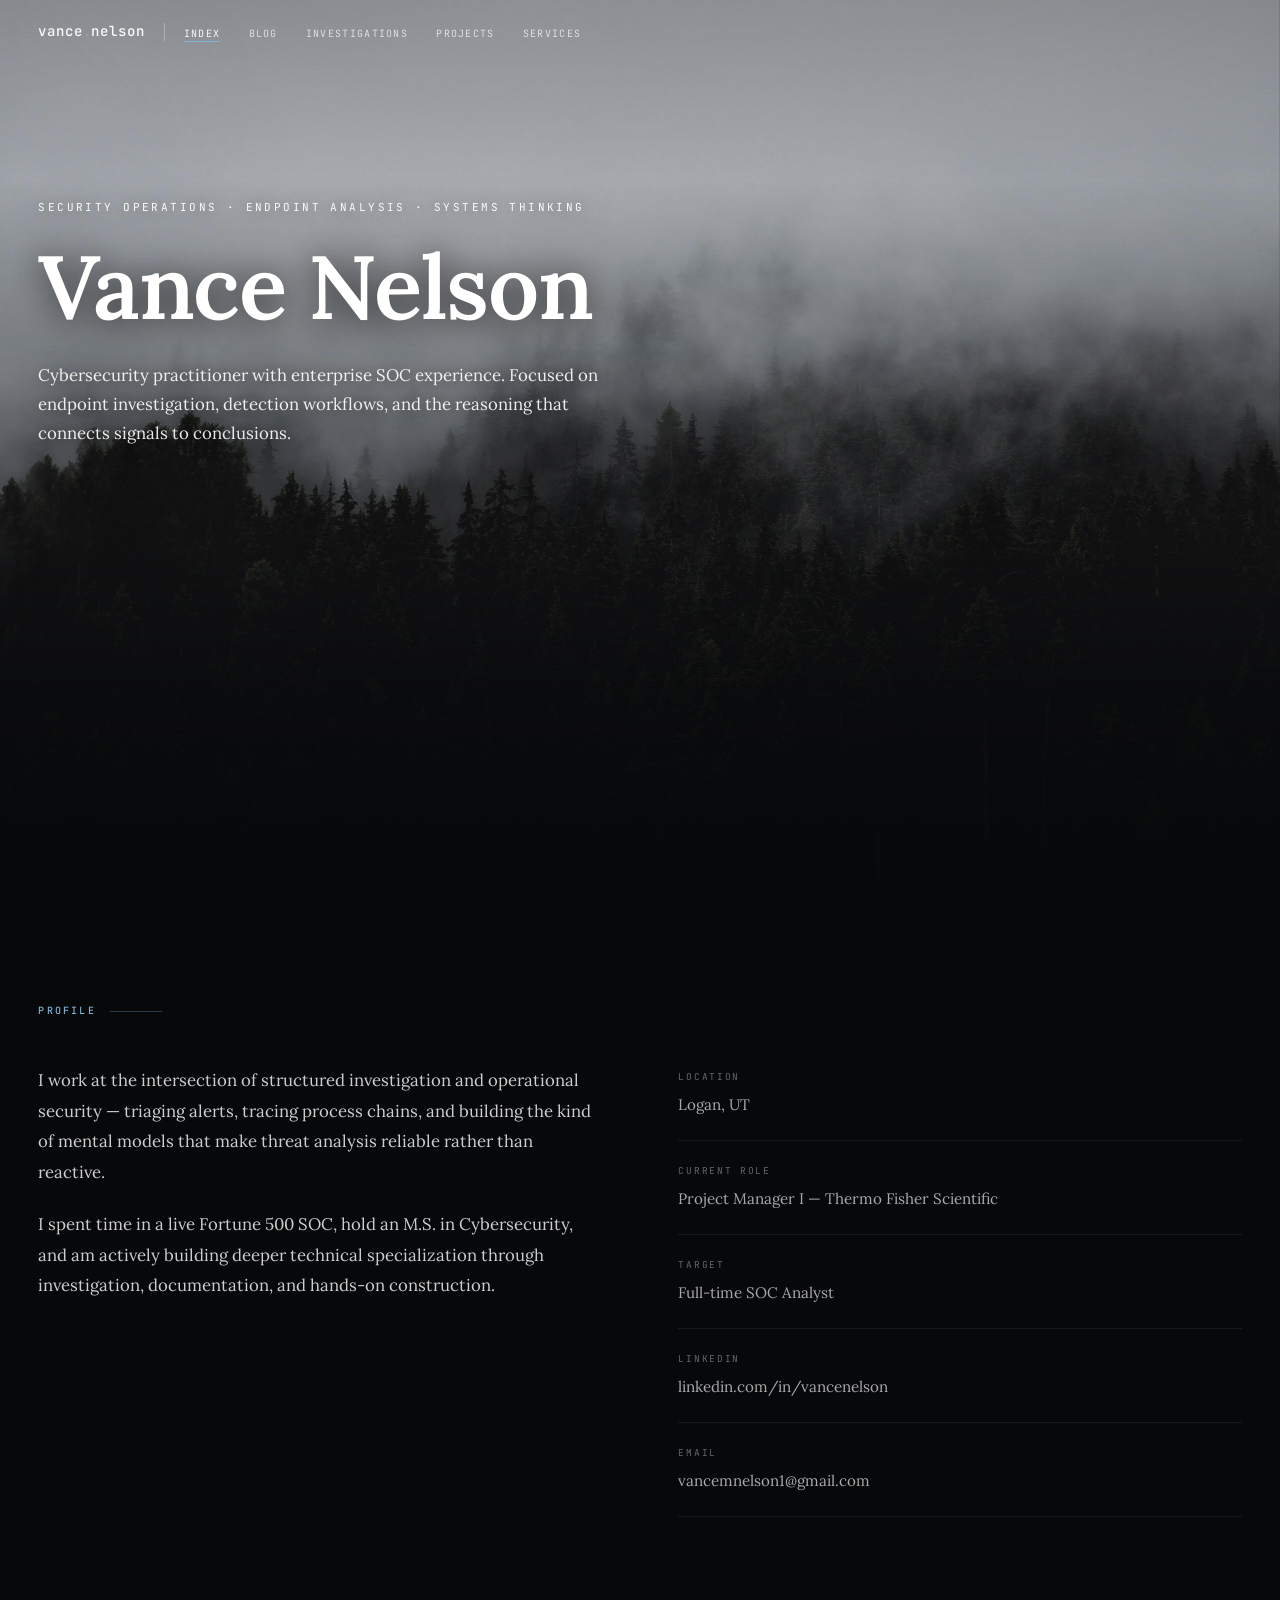
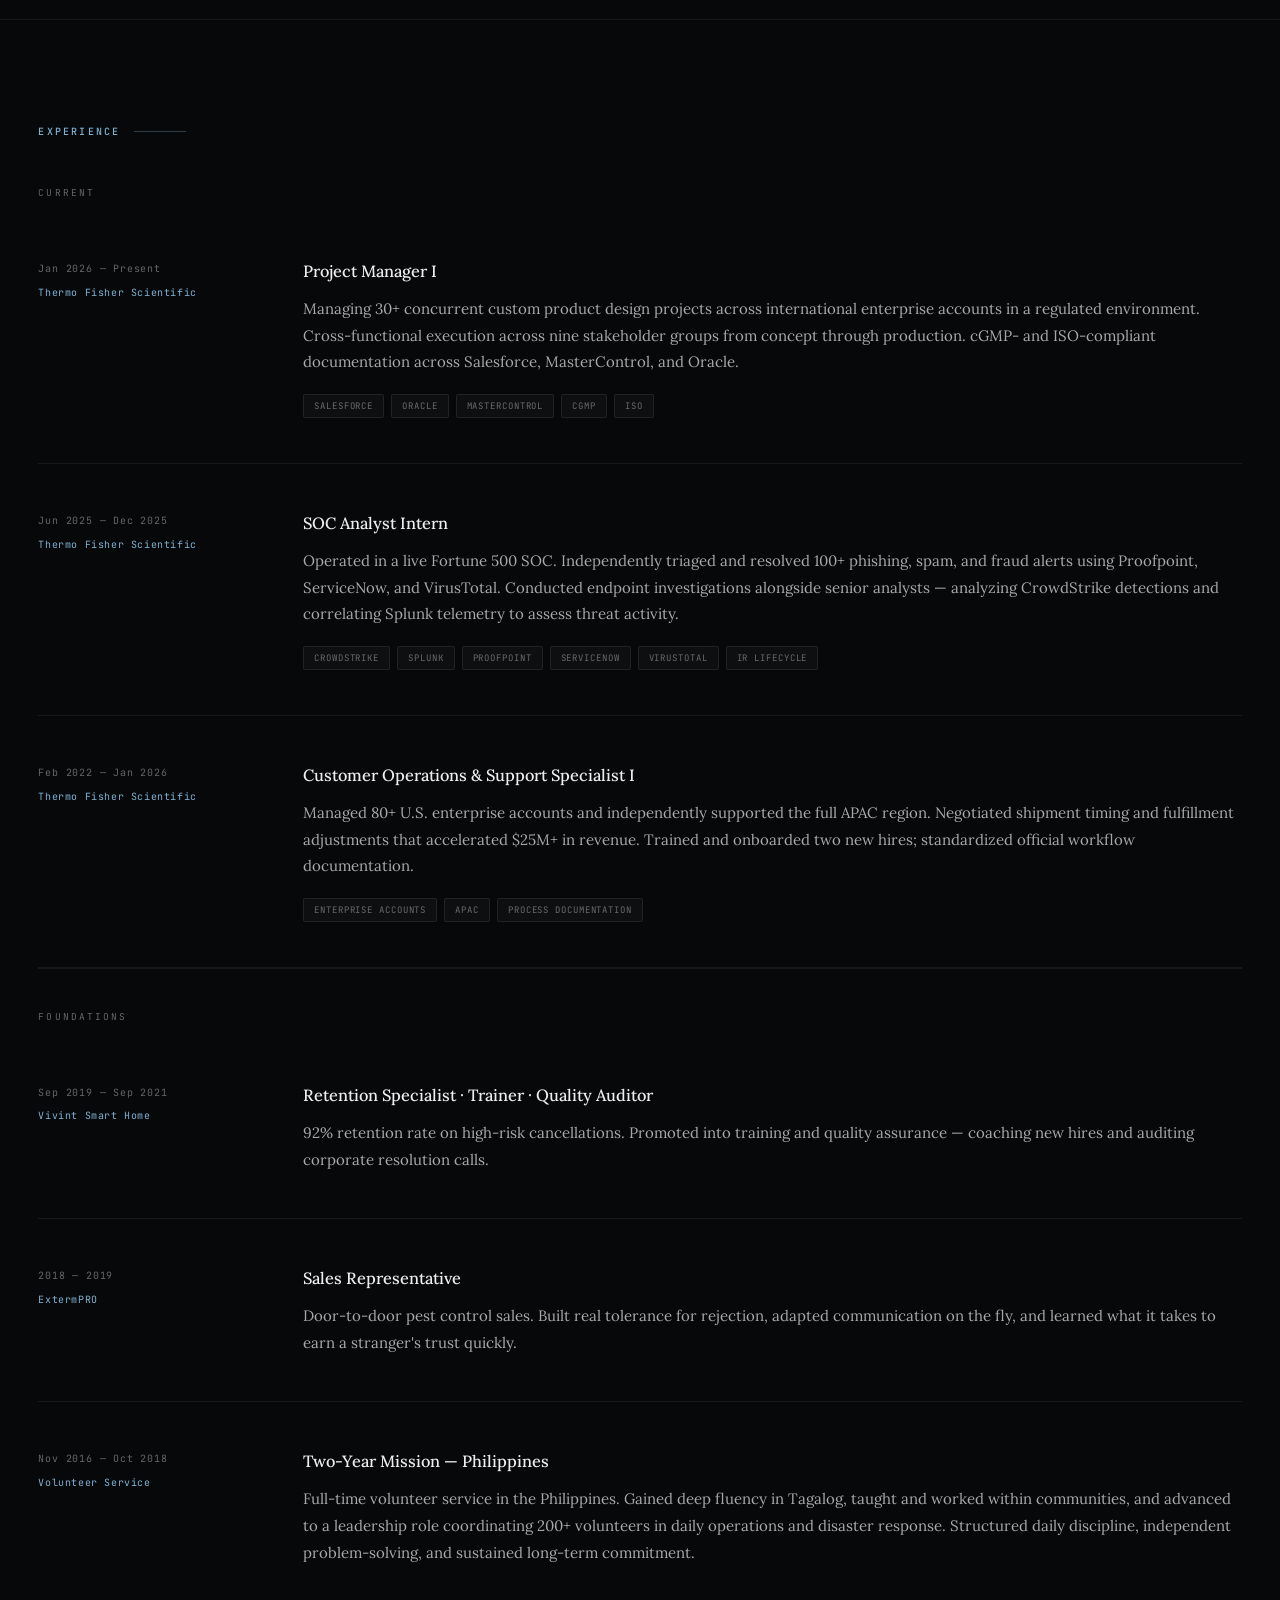
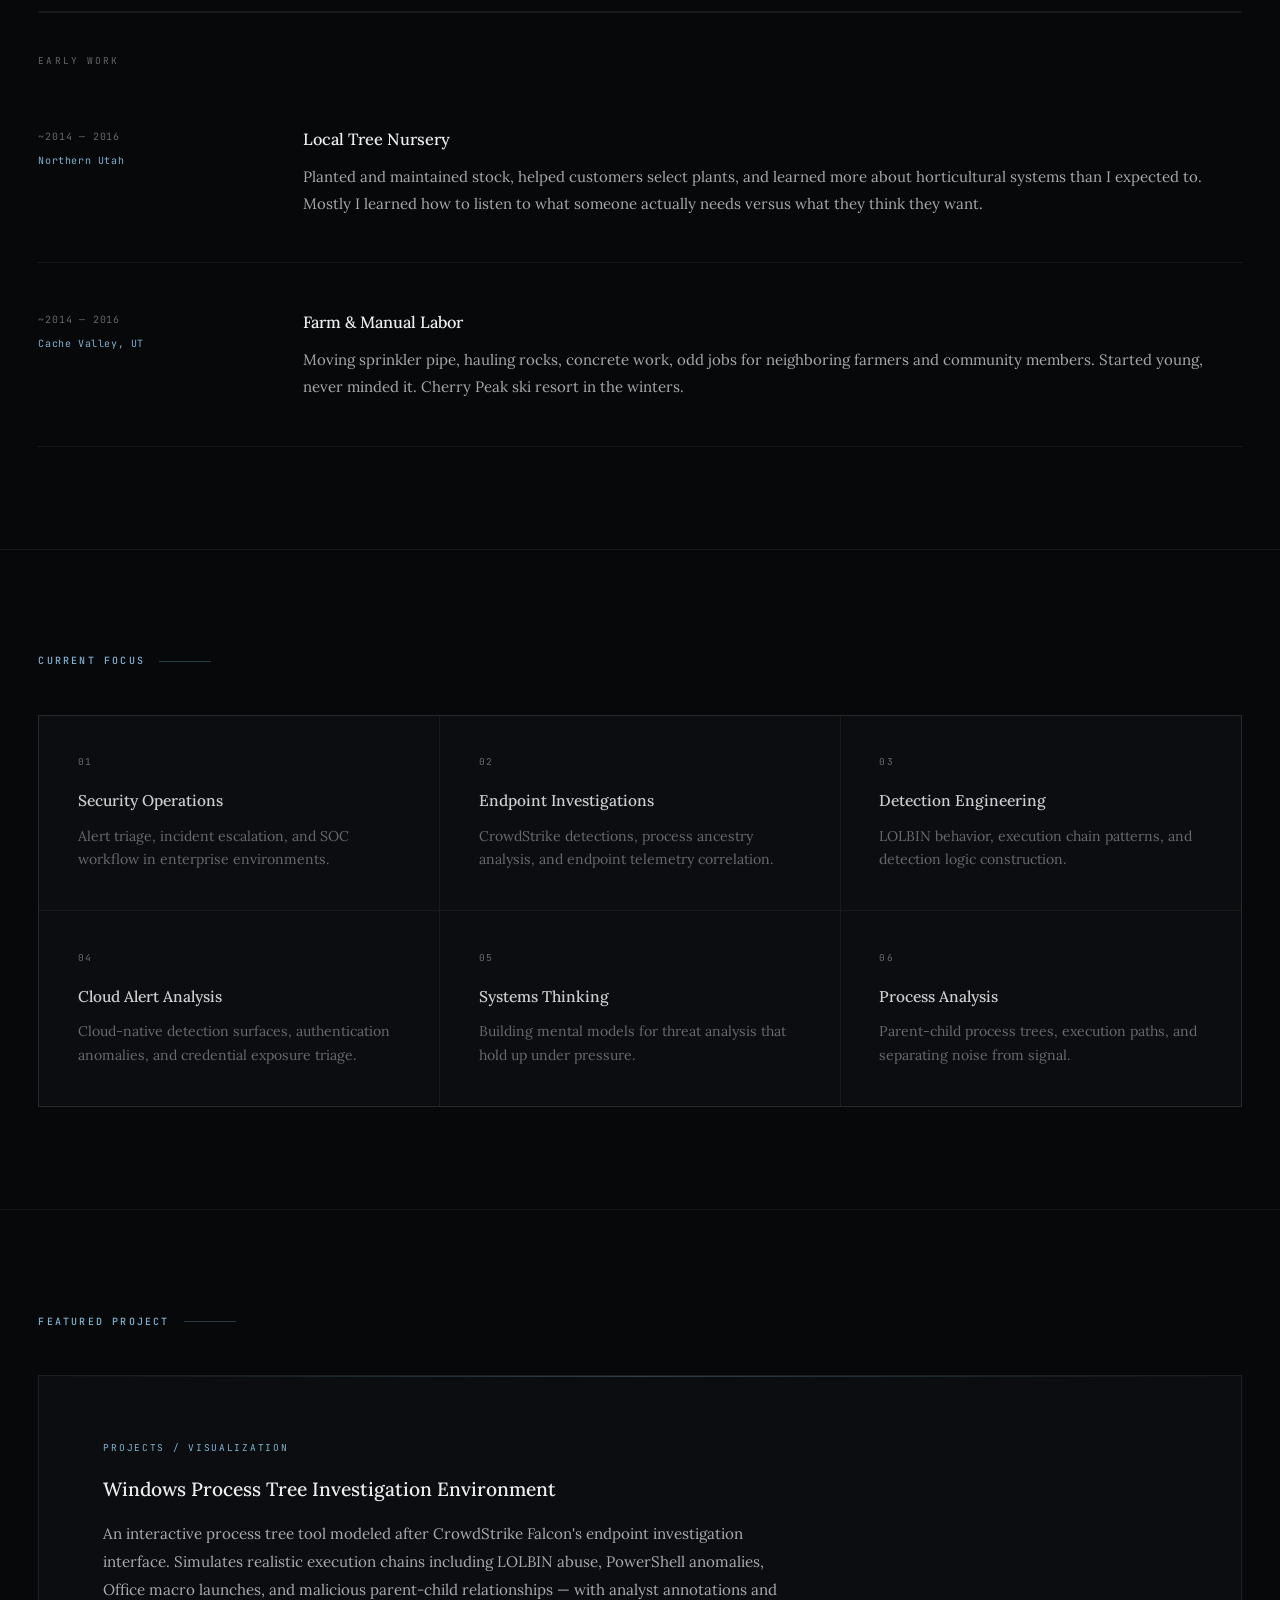
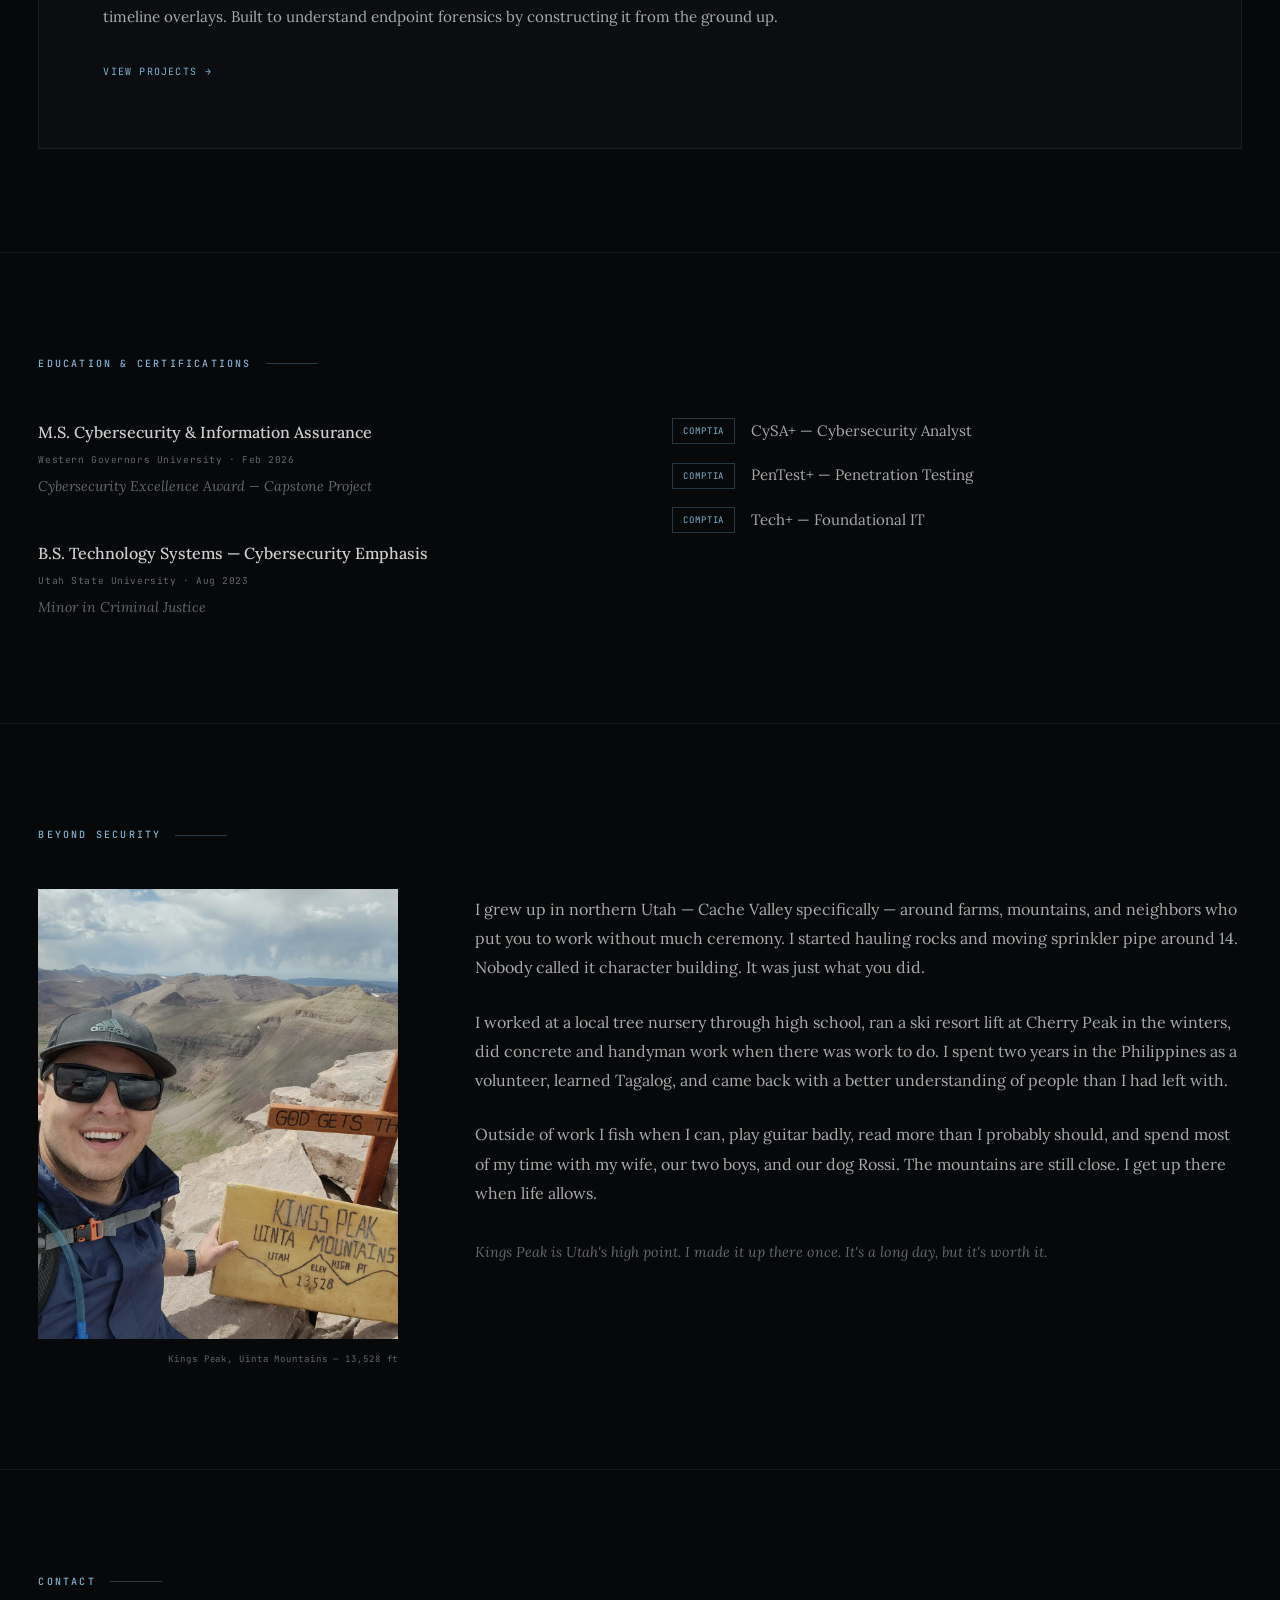
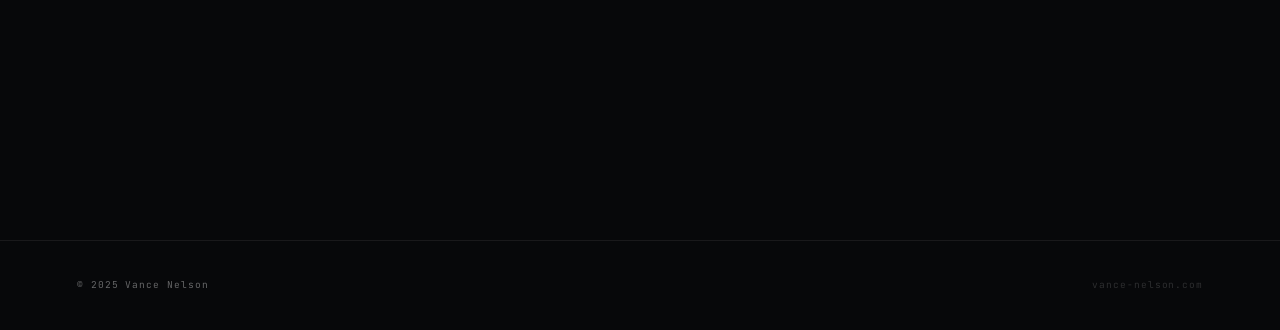
==== commit eaa10e5b: "Add files via upload" ====
--- a/index.html
+++ b/index.html
@@ -12,7 +12,6 @@
 <body>
 
   <!-- ── Navigation ─────────────────────────────────────── -->
-  <!-- Navigation -->
   <nav class="nav" role="navigation" aria-label="Primary">
     <div class="nav__inner">
       <span class="nav__logo">vance<span>.</span>nelson</span>
@@ -98,7 +97,6 @@
         <p class="section__label">Experience</p>
         <div class="experience__list">
 
-          <!-- TIER 1 label -->
           <div class="exp-tier-label">Current</div>
 
           <div class="exp-item">
@@ -169,10 +167,9 @@
             </div>
           </div>
 
-          <!-- TIER 2 label -->
           <div class="exp-tier-label">Foundations</div>
 
-          <div class="exp-item exp-item--tier2">
+          <div class="exp-item">
             <div class="exp-item__meta">
               <p class="exp-item__date">Sep 2019 — Sep 2021</p>
               <p class="exp-item__company">Vivint Smart Home</p>
@@ -186,7 +183,7 @@
             </div>
           </div>
 
-          <div class="exp-item exp-item--tier2">
+          <div class="exp-item">
             <div class="exp-item__meta">
               <p class="exp-item__date">2018 — 2019</p>
               <p class="exp-item__company">ExtermPRO</p>
@@ -201,7 +198,7 @@
             </div>
           </div>
 
-          <div class="exp-item exp-item--tier2">
+          <div class="exp-item">
             <div class="exp-item__meta">
               <p class="exp-item__date">Nov 2016 — Oct 2018</p>
               <p class="exp-item__company">Volunteer Service</p>
@@ -218,10 +215,9 @@
             </div>
           </div>
 
-          <!-- TIER 3 label -->
           <div class="exp-tier-label">Early Work</div>
 
-          <div class="exp-item exp-item--tier3">
+          <div class="exp-item">
             <div class="exp-item__meta">
               <p class="exp-item__date">~2014 — 2016</p>
               <p class="exp-item__company">Northern Utah</p>
@@ -236,7 +232,7 @@
             </div>
           </div>
 
-          <div class="exp-item exp-item--tier3">
+          <div class="exp-item">
             <div class="exp-item__meta">
               <p class="exp-item__date">~2014 — 2016</p>
               <p class="exp-item__company">Cache Valley, UT</p>
@@ -433,22 +429,5 @@
   </footer>
 
   <script src="script.js"></script>
-  <!-- Persistent Contact Bar -->
-  <div class="contact-bar" role="complementary" aria-label="Contact">
-    <a href="mailto:vancemnelson1@gmail.com" class="contact-bar__item">
-      <span class="contact-bar__item__label">Email</span>
-      <span>vancemnelson1@gmail.com</span>
-    </a>
-    <div class="contact-bar__divider"></div>
-    <a href="tel:4358810952" class="contact-bar__item">
-      <span class="contact-bar__item__label">Phone</span>
-      <span>435-881-0952</span>
-    </a>
-    <div class="contact-bar__divider"></div>
-    <a href="https://linkedin.com/in/vancenelson" target="_blank" rel="noopener" class="contact-bar__item">
-      <span class="contact-bar__item__label">LinkedIn</span>
-      <span>linkedin.com/in/vancenelson</span>
-    </a>
-  </div>
 </body>
 </html>
--- a/styles.css
+++ b/styles.css
@@ -1,5 +1,5 @@
 /* ============================================================
-   vance-nelson.com — Stylesheet v4
+   vance-nelson.com — Stylesheet v5
    ============================================================ */
 
 @import url('https://fonts.googleapis.com/css2?family=Lora:ital,wght@0,400;0,500;0,600;1,400&family=JetBrains+Mono:wght@300;400;500&display=swap');
@@ -25,9 +25,9 @@
   --mono:  'JetBrains Mono', 'IBM Plex Mono', monospace;
   --serif: 'Lora', Georgia, serif;
 
-  --max-w:          1200px;
-  --nav-h:          60px;
-  --contact-bar-h:  56px;
+  /* Wider content area — fills large monitors comfortably */
+  --max-w:   1400px;
+  --nav-h:   64px;
 }
 
 html { scroll-behavior: smooth; }
@@ -36,11 +36,12 @@
   background-color: var(--bg-deep);
   color: var(--text-primary);
   font-family: var(--serif);
-  font-size: clamp(16px, 1.1vw, 19px);
+  /* Noticeably larger base — easy to read at arm's length */
+  font-size: clamp(17px, 1.25vw, 21px);
   line-height: 1.78;
   -webkit-font-smoothing: antialiased;
   overflow-x: hidden;
-  padding-bottom: var(--contact-bar-h);
+  /* No bottom padding — persistent bar is gone */
 }
 
 a { color: inherit; text-decoration: none; }
@@ -54,8 +55,8 @@
   height: var(--nav-h);
   display: flex;
   align-items: center;
-  padding: 0 clamp(24px, 4vw, 56px);
-  /* All transitions declared here so they interpolate continuously */
+  /* Full-bleed padding; inner content is capped by --max-w */
+  padding: 0;
   transition:
     background-color 0.6s ease,
     border-color     0.6s ease,
@@ -64,10 +65,9 @@
 }
 
 /* Over bright fog hero */
-.nav--light .nav__logo,
-.nav--light .nav__links a { color: rgba(255,255,255,0.82); }
-.nav--light .nav__links a { color: rgba(255,255,255,0.65); }
-.nav--light .nav__divider { background: rgba(255,255,255,0.25); }
+.nav--light .nav__logo { color: rgba(255,255,255,0.95); }
+.nav--light .nav__links a { color: rgba(255,255,255,0.70); }
+.nav--light .nav__divider { background: rgba(255,255,255,0.30); }
 
 /* Over dark content */
 .nav--dark {
@@ -83,18 +83,19 @@
 .nav__inner {
   display: flex;
   align-items: center;
-  gap: clamp(12px, 1.5vw, 22px);
-  /* Left-aligned flow: brand | divider | links */
+  gap: clamp(14px, 1.5vw, 24px);
   justify-content: flex-start;
   width: 100%;
   max-width: var(--max-w);
+  /* Horizontally centered within the viewport, left-aligned content */
   margin: 0 auto;
-}
-
-/* Brand mark — identity, not a link */
+  padding: 0 clamp(28px, 3vw, 60px);
+}
+
+/* Brand mark — larger, bolder, unmissable */
 .nav__logo {
   font-family: var(--mono);
-  font-size: clamp(11.5px, 0.82vw, 13.5px);
+  font-size: clamp(14px, 1.05vw, 17px);
   font-weight: 500;
   letter-spacing: 0.06em;
   color: var(--accent);
@@ -104,12 +105,14 @@
   flex-shrink: 0;
   transition: color 0.5s ease;
 }
-.nav__logo span { opacity: 0.6; }
+.nav__logo span {
+  color: rgba(127,179,211,0.55);
+}
 
 /* Vertical divider */
 .nav__divider {
   width: 1px;
-  height: 16px;
+  height: 18px;
   background: rgba(255,255,255,0.18);
   flex-shrink: 0;
   transition: background 0.5s ease;
@@ -117,13 +120,13 @@
 
 .nav__links {
   display: flex;
-  gap: clamp(18px, 2vw, 32px);
+  gap: clamp(20px, 2.2vw, 36px);
   list-style: none;
 }
 
 .nav__links a {
   font-family: var(--mono);
-  font-size: clamp(9.5px, 0.7vw, 11.5px);
+  font-size: clamp(10px, 0.75vw, 12.5px);
   font-weight: 400;
   letter-spacing: 0.13em;
   text-transform: uppercase;
@@ -150,14 +153,14 @@
   position: relative;
   width: 100%;
   height: 100vh;
-  min-height: 600px;
+  min-height: 640px;
   overflow: hidden;
 }
 
-/* Ambient breathe — slow zoom in/out loop, no translate */
+/* Slower, more ambient breath — 32s feels like weather, not animation */
 @keyframes heroBreath {
   0%   { transform: scale(1.00); }
-  50%  { transform: scale(1.06); }
+  50%  { transform: scale(1.04); }
   100% { transform: scale(1.00); }
 }
 
@@ -167,7 +170,7 @@
   background-image: url('images/forest.jpg');
   background-size: cover;
   background-position: center 40%;
-  animation: heroBreath 18s ease-in-out infinite;
+  animation: heroBreath 32s ease-in-out infinite;
   will-change: transform;
 }
 
@@ -176,39 +179,43 @@
   inset: 0;
   background: linear-gradient(
     to bottom,
-    rgba(7,8,10,0.22) 0%,
-    rgba(7,8,10,0.06) 22%,
-    rgba(7,8,10,0.32) 58%,
-    rgba(7,8,10,0.80) 80%,
+    rgba(7,8,10,0.28) 0%,
+    rgba(7,8,10,0.10) 20%,
+    rgba(7,8,10,0.38) 55%,
+    rgba(7,8,10,0.82) 78%,
     rgba(7,8,10,1.00) 100%
   );
 }
 
+/* Hero text: upper third — sits between 22% and 50% of viewport height */
 .hero__content {
   position: relative;
   z-index: 2;
   height: 100%;
   display: flex;
   flex-direction: column;
-  justify-content: center;
-  padding-top: 10vh;
-  padding-left: clamp(24px, 4vw, 56px);
-  padding-right: clamp(24px, 4vw, 56px);
-  max-width: calc(var(--max-w) + 112px);
+  /* Pushes content into the upper third */
+  justify-content: flex-start;
+  padding-top: clamp(140px, 22vh, 220px);
+  padding-left: clamp(28px, 3vw, 60px);
+  padding-right: clamp(28px, 3vw, 60px);
+  max-width: var(--max-w);
   margin: 0 auto;
   width: 100%;
 }
 
 .hero__eyebrow {
   font-family: var(--mono);
-  font-size: clamp(10.5px, 0.78vw, 13px);
+  font-size: clamp(11px, 0.82vw, 13.5px);
   font-weight: 400;
-  letter-spacing: 0.2em;
-  text-transform: uppercase;
-  /* Pure near-white — maximum readability against any fog tone */
-  color: rgba(255,255,255,0.90);
-  text-shadow: 0 1px 16px rgba(0,0,0,0.55);
-  margin-bottom: 20px;
+  letter-spacing: 0.22em;
+  text-transform: uppercase;
+  color: rgba(255,255,255,0.95);
+  /* Strong text-shadow to cut through fog and guarantee legibility */
+  text-shadow:
+    0 1px 20px rgba(0,0,0,0.75),
+    0 0   40px rgba(0,0,0,0.50);
+  margin-bottom: 22px;
   opacity: 0;
   transform: translateY(12px);
   animation: fadeUp 0.8s ease 0.3s forwards;
@@ -216,24 +223,29 @@
 
 .hero__name {
   font-family: var(--serif);
-  font-size: clamp(3.2rem, 5.8vw, 5.4rem);
-  font-weight: 500;
-  line-height: 1.06;
-  letter-spacing: -0.01em;
-  color: rgba(255,255,255,0.97);
-  text-shadow: 0 2px 28px rgba(0,0,0,0.45);
-  margin-bottom: 24px;
+  /* Bigger, bolder — this needs to POP */
+  font-size: clamp(3.8rem, 7vw, 6.8rem);
+  font-weight: 600;
+  line-height: 1.04;
+  letter-spacing: -0.015em;
+  color: #ffffff;
+  text-shadow:
+    0 2px 32px rgba(0,0,0,0.60),
+    0 0   60px rgba(0,0,0,0.40);
+  margin-bottom: 28px;
   opacity: 0;
   transform: translateY(16px);
   animation: fadeUp 0.9s ease 0.5s forwards;
 }
 
 .hero__tagline {
-  font-size: clamp(0.95rem, 1.05vw, 1.12rem);
-  color: rgba(255,255,255,0.78);
-  max-width: 520px;
+  font-size: clamp(1.05rem, 1.15vw, 1.28rem);
+  color: rgba(255,255,255,0.90);
+  max-width: 560px;
   line-height: 1.72;
-  text-shadow: 0 1px 12px rgba(0,0,0,0.5);
+  text-shadow:
+    0 1px 16px rgba(0,0,0,0.65),
+    0 0   32px rgba(0,0,0,0.40);
   opacity: 0;
   transform: translateY(14px);
   animation: fadeUp 0.9s ease 0.7s forwards;
@@ -249,24 +261,24 @@
 .container {
   max-width: var(--max-w);
   margin: 0 auto;
-  padding: 0 clamp(24px, 4vw, 56px);
+  padding: 0 clamp(28px, 3vw, 60px);
 }
 
 /* ── Sections ───────────────────────────────────────────── */
 .section {
-  padding: clamp(72px, 8vw, 110px) 0;
+  padding: clamp(80px, 8vw, 120px) 0;
   border-top: 1px solid var(--accent-line);
 }
 .section:first-child { border-top: none; }
 
 .section__label {
   font-family: var(--mono);
-  font-size: clamp(9.5px, 0.68vw, 11.5px);
+  font-size: clamp(10px, 0.72vw, 12px);
   font-weight: 500;
   letter-spacing: 0.22em;
   text-transform: uppercase;
   color: var(--accent);
-  margin-bottom: clamp(32px, 3.5vw, 52px);
+  margin-bottom: clamp(36px, 3.5vw, 56px);
   display: flex;
   align-items: center;
   gap: 14px;
@@ -284,12 +296,12 @@
 .about__body {
   display: grid;
   grid-template-columns: 1fr 1fr;
-  gap: clamp(48px, 5.5vw, 80px);
+  gap: clamp(52px, 6vw, 88px);
   align-items: start;
 }
 
 .about__statement {
-  font-size: clamp(0.98rem, 1.08vw, 1.16rem);
+  font-size: clamp(1.05rem, 1.15vw, 1.28rem);
   line-height: 1.82;
   color: var(--text-accent);
 }
@@ -301,19 +313,19 @@
   display: flex;
   flex-direction: column;
   gap: 5px;
-  padding: 20px 0;
+  padding: 22px 0;
   border-bottom: 1px solid var(--accent-line);
 }
 .about__detail:first-child { padding-top: 0; }
 .about__detail-label {
   font-family: var(--mono);
-  font-size: clamp(9px, 0.65vw, 10.5px);
+  font-size: clamp(9.5px, 0.68vw, 11px);
   letter-spacing: 0.18em;
   text-transform: uppercase;
   color: var(--text-muted);
 }
 .about__detail-value {
-  font-size: clamp(0.87rem, 0.94vw, 0.98rem);
+  font-size: clamp(0.95rem, 1.02vw, 1.1rem);
   color: var(--text-secondary);
 }
 .about__detail-value a:hover { color: var(--text-primary); }
@@ -323,20 +335,21 @@
 
 .exp-tier-label {
   font-family: var(--mono);
-  font-size: clamp(9px, 0.65vw, 10.5px);
+  font-size: clamp(9.5px, 0.68vw, 11px);
   letter-spacing: 0.22em;
   text-transform: uppercase;
   color: var(--text-muted);
-  padding: 36px 0 8px;
+  padding: 40px 0 10px;
   border-top: 1px solid var(--accent-line);
 }
 .exp-tier-label:first-child { border-top: none; padding-top: 0; }
 
+/* All experience items — one consistent style, fully readable */
 .exp-item {
   display: grid;
-  grid-template-columns: 210px 1fr;
-  gap: clamp(28px, 3.5vw, 52px);
-  padding: clamp(28px, 3.2vw, 44px) 0;
+  grid-template-columns: 220px 1fr;
+  gap: clamp(32px, 3.5vw, 56px);
+  padding: clamp(32px, 3.5vw, 48px) 0;
   border-bottom: 1px solid var(--accent-line);
   opacity: 0;
   transform: translateY(18px);
@@ -347,38 +360,38 @@
 .exp-item__meta { padding-top: 3px; }
 .exp-item__date {
   font-family: var(--mono);
-  font-size: clamp(9.5px, 0.68vw, 11px);
+  font-size: clamp(10px, 0.72vw, 11.5px);
   letter-spacing: 0.08em;
   color: var(--text-muted);
-  margin-bottom: 5px;
+  margin-bottom: 6px;
 }
 .exp-item__company {
   font-family: var(--mono);
-  font-size: clamp(9.5px, 0.7vw, 11.5px);
+  font-size: clamp(10px, 0.74vw, 12px);
   color: var(--accent);
   letter-spacing: 0.06em;
 }
 
 .exp-item__title {
-  font-size: clamp(0.97rem, 1.02vw, 1.1rem);
+  font-size: clamp(1.02rem, 1.08vw, 1.18rem);
   font-weight: 500;
   color: var(--text-primary);
   margin-bottom: 10px;
 }
 .exp-item__desc {
-  font-size: clamp(0.87rem, 0.93vw, 0.98rem);
-  color: var(--text-secondary);
-  line-height: 1.72;
+  font-size: clamp(0.94rem, 1.0vw, 1.08rem);
+  color: var(--text-secondary);
+  line-height: 1.78;
 }
 .exp-item__tags {
   display: flex;
   flex-wrap: wrap;
   gap: 7px;
-  margin-top: 16px;
+  margin-top: 18px;
 }
 .tag {
   font-family: var(--mono);
-  font-size: clamp(8.5px, 0.62vw, 10px);
+  font-size: clamp(9px, 0.64vw, 10.5px);
   letter-spacing: 0.1em;
   text-transform: uppercase;
   color: var(--text-muted);
@@ -388,30 +401,27 @@
   background: rgba(255,255,255,0.03);
 }
 
-.exp-item--tier2 .exp-item__title {
-  font-size: clamp(0.9rem, 0.96vw, 1.02rem);
-  color: var(--text-secondary);
-}
-.exp-item--tier2 .exp-item__desc {
-  font-size: clamp(0.84rem, 0.9vw, 0.94rem);
-  color: var(--text-muted);
+/* Remove all tier-based dimming — every entry reads the same */
+.exp-item--tier2 .exp-item__title,
+.exp-item--tier3 .exp-item__title {
+  font-size: clamp(1.02rem, 1.08vw, 1.18rem);
+  font-weight: 500;
+  color: var(--text-primary);
+}
+.exp-item--tier2 .exp-item__desc,
+.exp-item--tier3 .exp-item__desc {
+  font-size: clamp(0.94rem, 1.0vw, 1.08rem);
+  color: var(--text-secondary);
+  opacity: 1;
 }
 .exp-item--tier2 .exp-item__date,
-.exp-item--tier2 .exp-item__company { opacity: 0.7; }
-
-.exp-item--tier3 { padding: clamp(16px, 2vw, 26px) 0; }
-.exp-item--tier3 .exp-item__title {
-  font-size: clamp(0.84rem, 0.9vw, 0.94rem);
-  color: var(--text-muted);
-  font-weight: 400;
-}
-.exp-item--tier3 .exp-item__desc {
-  font-size: clamp(0.8rem, 0.86vw, 0.88rem);
-  color: var(--text-muted);
-  opacity: 0.72;
-}
+.exp-item--tier2 .exp-item__company,
 .exp-item--tier3 .exp-item__date,
-.exp-item--tier3 .exp-item__company { opacity: 0.45; font-size: 10px; }
+.exp-item--tier3 .exp-item__company {
+  opacity: 1;
+  font-size: inherit;
+}
+.exp-item--tier3 { padding: clamp(32px, 3.5vw, 48px) 0; }
 
 /* ── Focus Grid ─────────────────────────────────────────── */
 .focus__grid {
@@ -423,25 +433,25 @@
 }
 .focus-item {
   background: var(--bg-mid);
-  padding: clamp(24px, 2.8vw, 36px);
+  padding: clamp(28px, 3vw, 40px);
   transition: background 0.2s;
 }
 .focus-item:hover { background: var(--bg-surface); }
 .focus-item__num {
   font-family: var(--mono);
-  font-size: clamp(9px, 0.65vw, 10.5px);
+  font-size: clamp(9.5px, 0.68vw, 11px);
   letter-spacing: 0.14em;
   color: var(--text-muted);
-  margin-bottom: 14px;
+  margin-bottom: 16px;
 }
 .focus-item__title {
-  font-size: clamp(0.9rem, 0.96vw, 1rem);
+  font-size: clamp(0.97rem, 1.02vw, 1.1rem);
   font-weight: 500;
   color: var(--text-accent);
-  margin-bottom: 8px;
+  margin-bottom: 10px;
 }
 .focus-item__desc {
-  font-size: clamp(0.8rem, 0.86vw, 0.9rem);
+  font-size: clamp(0.88rem, 0.92vw, 0.98rem);
   color: var(--text-muted);
   line-height: 1.68;
 }
@@ -450,7 +460,7 @@
 .featured__card {
   border: 1px solid var(--accent-line);
   background: var(--bg-mid);
-  padding: clamp(32px, 4.5vw, 56px);
+  padding: clamp(36px, 5vw, 64px);
   position: relative;
   overflow: hidden;
   transition: border-color 0.3s;
@@ -466,32 +476,32 @@
 }
 .featured__type {
   font-family: var(--mono);
-  font-size: clamp(9px, 0.65vw, 10.5px);
+  font-size: clamp(9.5px, 0.68vw, 11px);
   letter-spacing: 0.18em;
   text-transform: uppercase;
   color: var(--accent);
-  margin-bottom: 18px;
+  margin-bottom: 20px;
 }
 .featured__title {
-  font-size: clamp(1.12rem, 1.3vw, 1.5rem);
+  font-size: clamp(1.2rem, 1.4vw, 1.62rem);
   font-weight: 500;
   color: var(--text-primary);
-  margin-bottom: 16px;
+  margin-bottom: 18px;
   line-height: 1.3;
 }
 .featured__body {
-  font-size: clamp(0.88rem, 0.94vw, 0.98rem);
-  color: var(--text-secondary);
-  max-width: 620px;
-  line-height: 1.78;
+  font-size: clamp(0.95rem, 1.0vw, 1.08rem);
+  color: var(--text-secondary);
+  max-width: 680px;
+  line-height: 1.82;
 }
 .featured__link {
   display: inline-flex;
   align-items: center;
   gap: 8px;
-  margin-top: 30px;
-  font-family: var(--mono);
-  font-size: clamp(9.5px, 0.7vw, 11.5px);
+  margin-top: 32px;
+  font-family: var(--mono);
+  font-size: clamp(10px, 0.74vw, 12px);
   letter-spacing: 0.12em;
   text-transform: uppercase;
   color: var(--accent);
@@ -503,42 +513,42 @@
 .edu__row {
   display: grid;
   grid-template-columns: 1fr 1fr;
-  gap: clamp(36px, 4.5vw, 64px);
+  gap: clamp(40px, 5vw, 72px);
 }
 .edu-block__title {
-  font-size: clamp(0.92rem, 0.98vw, 1.04rem);
+  font-size: clamp(1.0rem, 1.06vw, 1.14rem);
   font-weight: 500;
   color: var(--text-accent);
+  margin-bottom: 6px;
+}
+.edu-block__sub {
+  font-family: var(--mono);
+  font-size: clamp(9.5px, 0.68vw, 11px);
+  letter-spacing: 0.06em;
+  color: var(--text-muted);
   margin-bottom: 5px;
 }
-.edu-block__sub {
-  font-family: var(--mono);
-  font-size: clamp(9px, 0.65vw, 10.5px);
-  letter-spacing: 0.06em;
-  color: var(--text-muted);
-  margin-bottom: 4px;
-}
 .edu-block__note {
-  font-size: clamp(0.8rem, 0.86vw, 0.9rem);
+  font-size: clamp(0.88rem, 0.94vw, 1.0rem);
   color: var(--text-muted);
   font-style: italic;
 }
-.edu-block + .edu-block { margin-top: 36px; }
-
-.cert-list { list-style: none; display: flex; flex-direction: column; gap: 16px; }
-.cert-item { display: flex; align-items: center; gap: 14px; }
+.edu-block + .edu-block { margin-top: 40px; }
+
+.cert-list { list-style: none; display: flex; flex-direction: column; gap: 18px; }
+.cert-item { display: flex; align-items: center; gap: 16px; }
 .cert-item__badge {
   font-family: var(--mono);
-  font-size: clamp(8.5px, 0.62vw, 9.5px);
+  font-size: clamp(9px, 0.65vw, 10px);
   letter-spacing: 0.1em;
   text-transform: uppercase;
   color: var(--accent);
   border: 1px solid rgba(127,179,211,0.28);
-  padding: 3px 9px;
+  padding: 4px 10px;
   white-space: nowrap;
 }
 .cert-item__name {
-  font-size: clamp(0.86rem, 0.92vw, 0.96rem);
+  font-size: clamp(0.94rem, 0.98vw, 1.06rem);
   color: var(--text-secondary);
 }
 
@@ -547,8 +557,8 @@
 
 .beyond__layout {
   display: grid;
-  grid-template-columns: 340px 1fr;
-  gap: clamp(44px, 6vw, 88px);
+  grid-template-columns: 360px 1fr;
+  gap: clamp(48px, 6vw, 96px);
   align-items: start;
 }
 .beyond__img-wrap { display: flex; flex-direction: column; gap: 12px; }
@@ -561,7 +571,7 @@
 }
 .beyond__img-caption {
   font-family: var(--mono);
-  font-size: clamp(8.5px, 0.62vw, 9.5px);
+  font-size: clamp(9px, 0.65vw, 10px);
   letter-spacing: 0.1em;
   color: var(--text-muted);
   text-align: right;
@@ -573,14 +583,14 @@
   gap: 1.5em;
 }
 .beyond__text p {
-  font-size: clamp(0.92rem, 0.98vw, 1.04rem);
+  font-size: clamp(1.0rem, 1.06vw, 1.14rem);
   color: var(--text-secondary);
   line-height: 1.82;
 }
 .beyond__closer {
   font-style: italic;
   color: var(--text-muted) !important;
-  font-size: clamp(0.84rem, 0.9vw, 0.92rem) !important;
+  font-size: clamp(0.9rem, 0.96vw, 1.0rem) !important;
   margin-top: 6px;
 }
 
@@ -589,76 +599,37 @@
   display: flex;
   align-items: flex-start;
   justify-content: space-between;
-  gap: 56px;
+  gap: 64px;
 }
 .contact__statement {
-  font-size: clamp(0.94rem, 1.02vw, 1.08rem);
-  color: var(--text-secondary);
-  max-width: 480px;
-  line-height: 1.78;
-}
-.contact__links { display: flex; flex-direction: column; gap: 18px; padding-top: 4px; }
+  font-size: clamp(1.02rem, 1.1vw, 1.2rem);
+  color: var(--text-secondary);
+  max-width: 520px;
+  line-height: 1.82;
+}
+.contact__links { display: flex; flex-direction: column; gap: 20px; padding-top: 4px; }
 .contact__link {
   display: flex;
   align-items: center;
-  gap: 16px;
-  font-family: var(--mono);
-  font-size: clamp(10px, 0.75vw, 12.5px);
+  gap: 18px;
+  font-family: var(--mono);
+  font-size: clamp(11px, 0.8vw, 13.5px);
   letter-spacing: 0.08em;
   color: var(--text-secondary);
   transition: color 0.2s;
 }
 .contact__link:hover { color: var(--text-primary); }
 .contact__link__label {
-  font-size: clamp(8.5px, 0.62vw, 10px);
+  font-size: clamp(9px, 0.65vw, 10.5px);
   letter-spacing: 0.18em;
   text-transform: uppercase;
   color: var(--text-muted);
-  width: 64px;
-}
-
-/* ── Persistent Contact Bar ─────────────────────────────── */
-.contact-bar {
-  position: fixed;
-  bottom: 0; left: 0; right: 0;
-  z-index: 99;
-  height: var(--contact-bar-h);
-  background: rgba(7,8,10,0.94);
-  border-top: 1px solid var(--accent-line);
-  backdrop-filter: blur(14px);
-  -webkit-backdrop-filter: blur(14px);
-  display: flex;
-  align-items: center;
-  justify-content: center;
-  gap: clamp(20px, 4vw, 56px);
-}
-.contact-bar__item {
-  display: flex;
-  align-items: center;
-  gap: 10px;
-  font-family: var(--mono);
-  font-size: clamp(9.5px, 0.7vw, 11.5px);
-  letter-spacing: 0.1em;
-  color: var(--text-muted);
-  transition: color 0.2s;
-}
-.contact-bar__item:hover { color: var(--text-primary); }
-.contact-bar__item__label {
-  font-size: clamp(8px, 0.6vw, 9.5px);
-  letter-spacing: 0.18em;
-  text-transform: uppercase;
-  color: var(--accent);
-  opacity: 0.65;
-}
-.contact-bar__divider {
-  width: 1px;
-  height: 16px;
-  background: var(--accent-line);
+  width: 68px;
 }
 
 /* ── Footer ─────────────────────────────────────────────── */
 .footer {
-  padding: 32px clamp(24px, 4vw, 56px);
+  padding: 36px clamp(28px, 3vw, 60px);
   border-top: 1px solid var(--accent-line);
   display: flex;
   justify-content: space-between;
@@ -666,7 +637,7 @@
 }
 .footer__copy, .footer__tag {
   font-family: var(--mono);
-  font-size: clamp(9px, 0.65vw, 10.5px);
+  font-size: clamp(9.5px, 0.68vw, 11px);
   letter-spacing: 0.1em;
   color: var(--text-muted);
 }
@@ -679,24 +650,24 @@
 }
 .stub-hero__label {
   font-family: var(--mono);
-  font-size: clamp(9.5px, 0.7vw, 11.5px);
+  font-size: clamp(10px, 0.74vw, 12px);
   letter-spacing: 0.18em;
   text-transform: uppercase;
   color: var(--accent);
   margin-bottom: 20px;
 }
 .stub-hero__title {
-  font-size: clamp(2.1rem, 4.2vw, 3.4rem);
+  font-size: clamp(2.2rem, 4.5vw, 3.6rem);
   font-weight: 500;
   color: var(--text-primary);
-  margin-bottom: 22px;
+  margin-bottom: 24px;
   line-height: 1.12;
 }
 .stub-hero__body {
-  font-size: clamp(0.92rem, 1vw, 1.06rem);
-  color: var(--text-secondary);
-  max-width: 540px;
-  line-height: 1.78;
+  font-size: clamp(1.0rem, 1.08vw, 1.18rem);
+  color: var(--text-secondary);
+  max-width: 580px;
+  line-height: 1.82;
 }
 .stub-coming {
   padding: 72px 0;
@@ -704,7 +675,7 @@
 }
 .stub-coming__note {
   font-family: var(--mono);
-  font-size: clamp(10px, 0.72vw, 12px);
+  font-size: clamp(10.5px, 0.76vw, 12.5px);
   letter-spacing: 0.12em;
   color: var(--text-muted);
 }
@@ -718,22 +689,19 @@
 .reveal.visible { opacity: 1; transform: translateY(0); }
 
 /* ── Responsive ─────────────────────────────────────────── */
-@media (max-width: 900px) {
-  .about__body      { grid-template-columns: 1fr; gap: 44px; }
-  .exp-item         { grid-template-columns: 1fr; gap: 10px; }
+@media (max-width: 1000px) {
+  .about__body      { grid-template-columns: 1fr; gap: 48px; }
+  .exp-item         { grid-template-columns: 1fr; gap: 12px; }
   .focus__grid      { grid-template-columns: 1fr 1fr; }
-  .edu__row         { grid-template-columns: 1fr; gap: 44px; }
-  .beyond__layout   { grid-template-columns: 1fr; gap: 44px; }
+  .edu__row         { grid-template-columns: 1fr; gap: 48px; }
+  .beyond__layout   { grid-template-columns: 1fr; gap: 48px; }
   .beyond__img      { aspect-ratio: 16/9; object-position: center 20%; }
-  .contact__row     { flex-direction: column; gap: 36px; }
+  .contact__row     { flex-direction: column; gap: 40px; }
   .footer           { flex-direction: column; gap: 8px; text-align: center; }
-  .contact-bar      { gap: 16px; padding: 0 16px; }
-  .contact-bar__divider { display: none; }
-}
-
-@media (max-width: 580px) {
+}
+
+@media (max-width: 600px) {
   .nav__links       { gap: 14px; }
   .focus__grid      { grid-template-columns: 1fr; }
-  .featured__card   { padding: 24px 20px; }
-  .contact-bar__item__label { display: none; }
-}
+  .featured__card   { padding: 28px 22px; }
+}
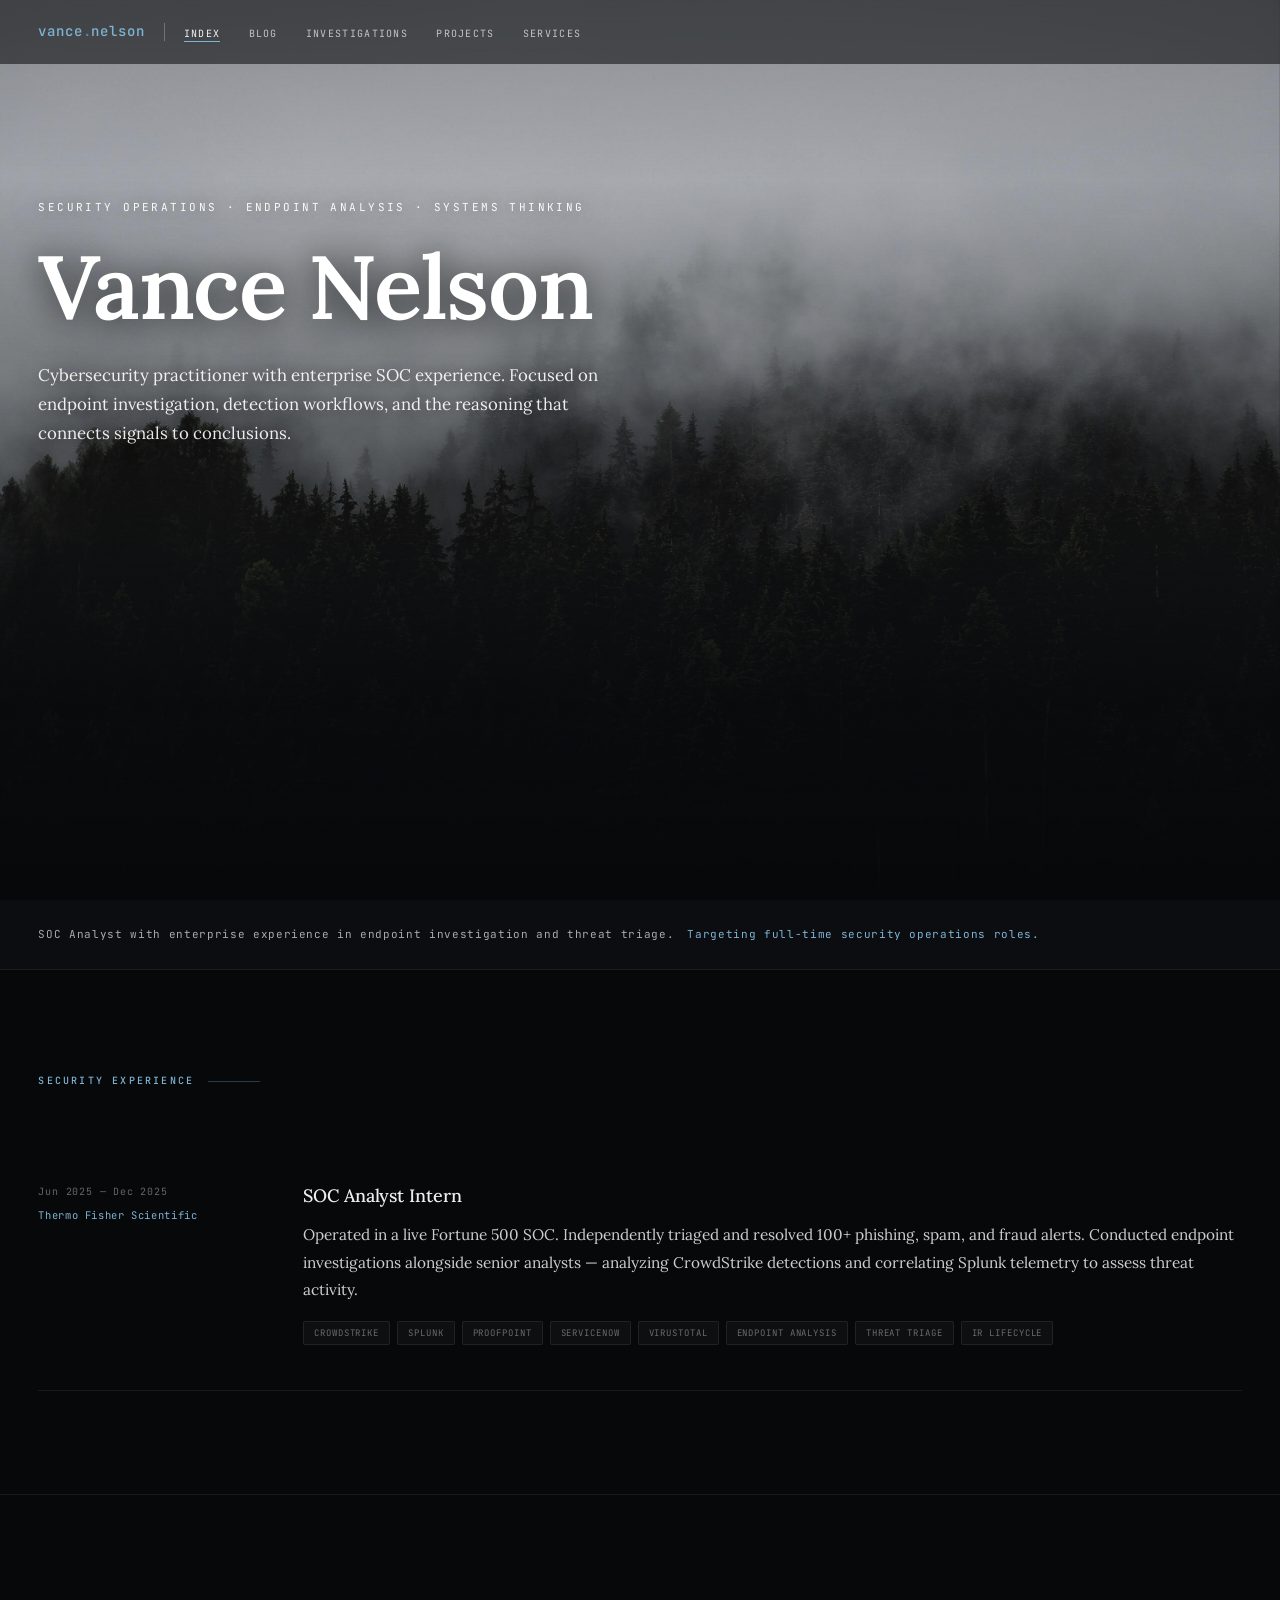
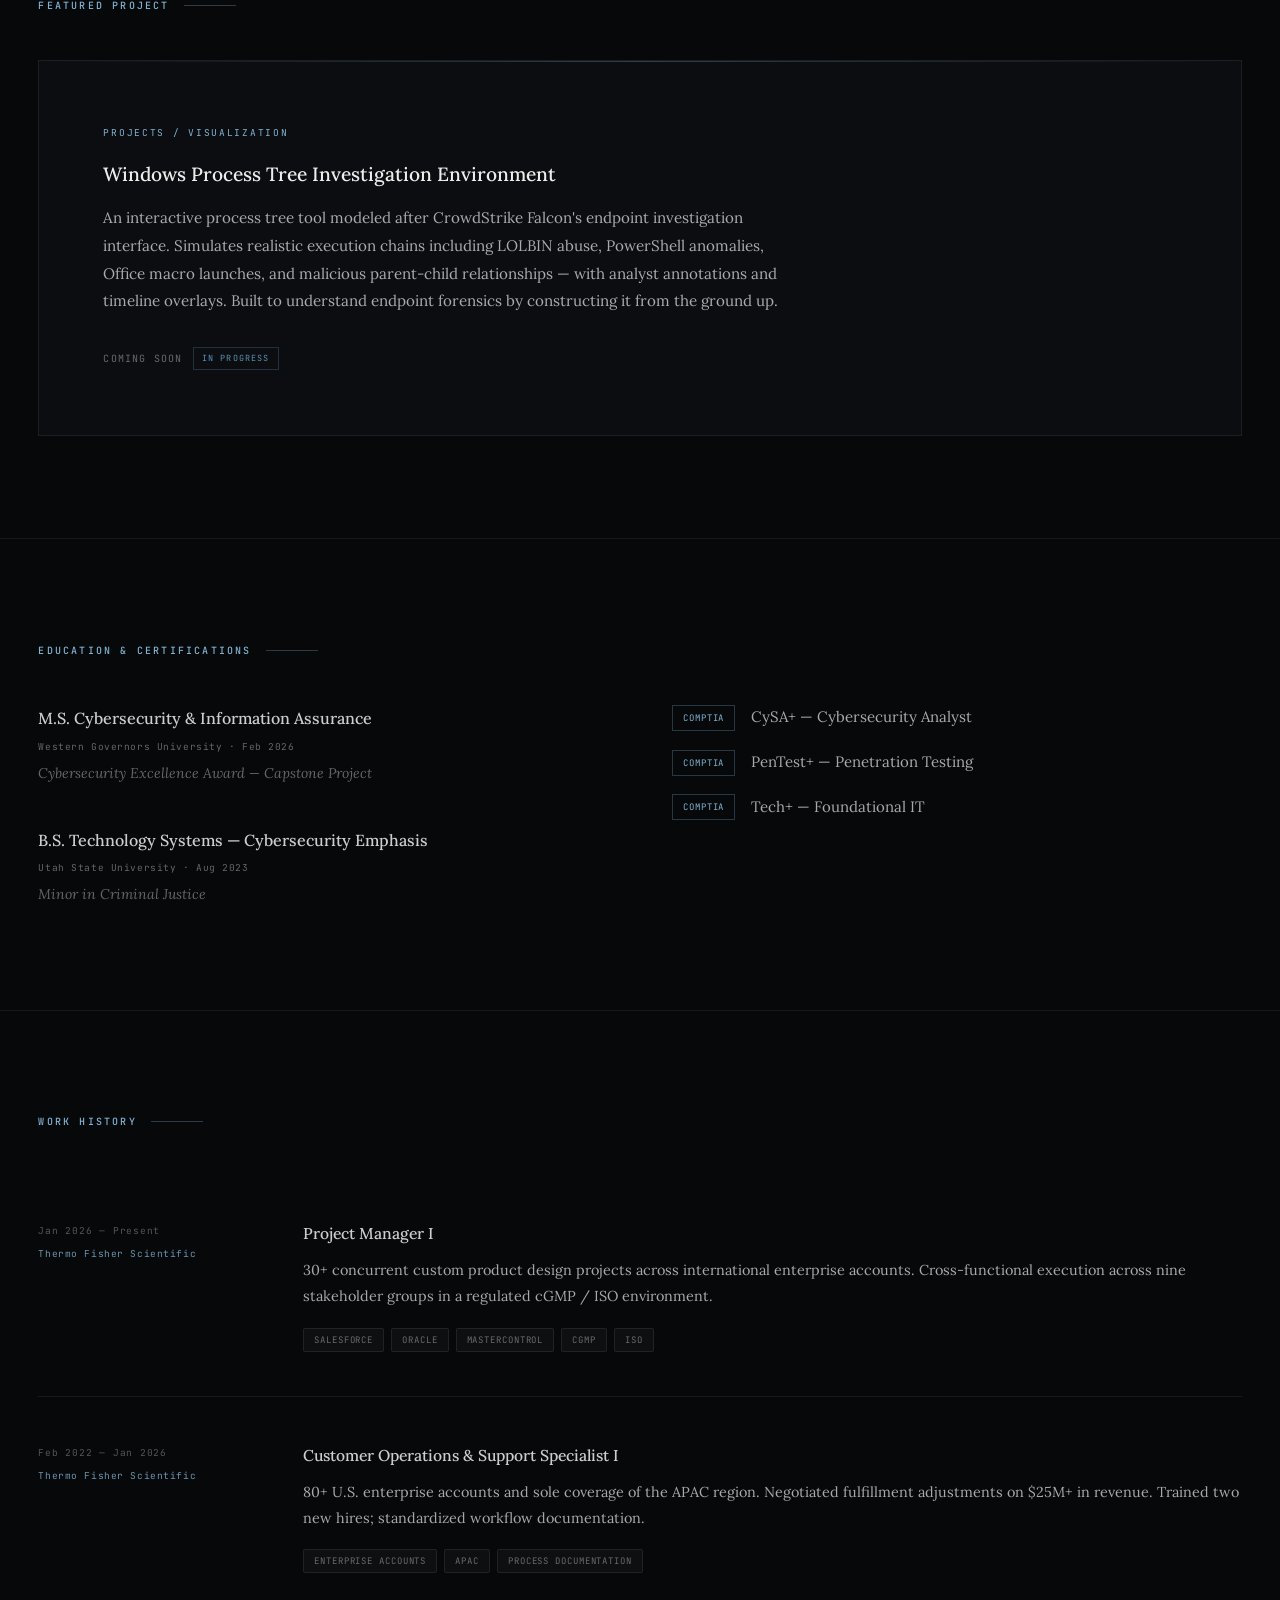
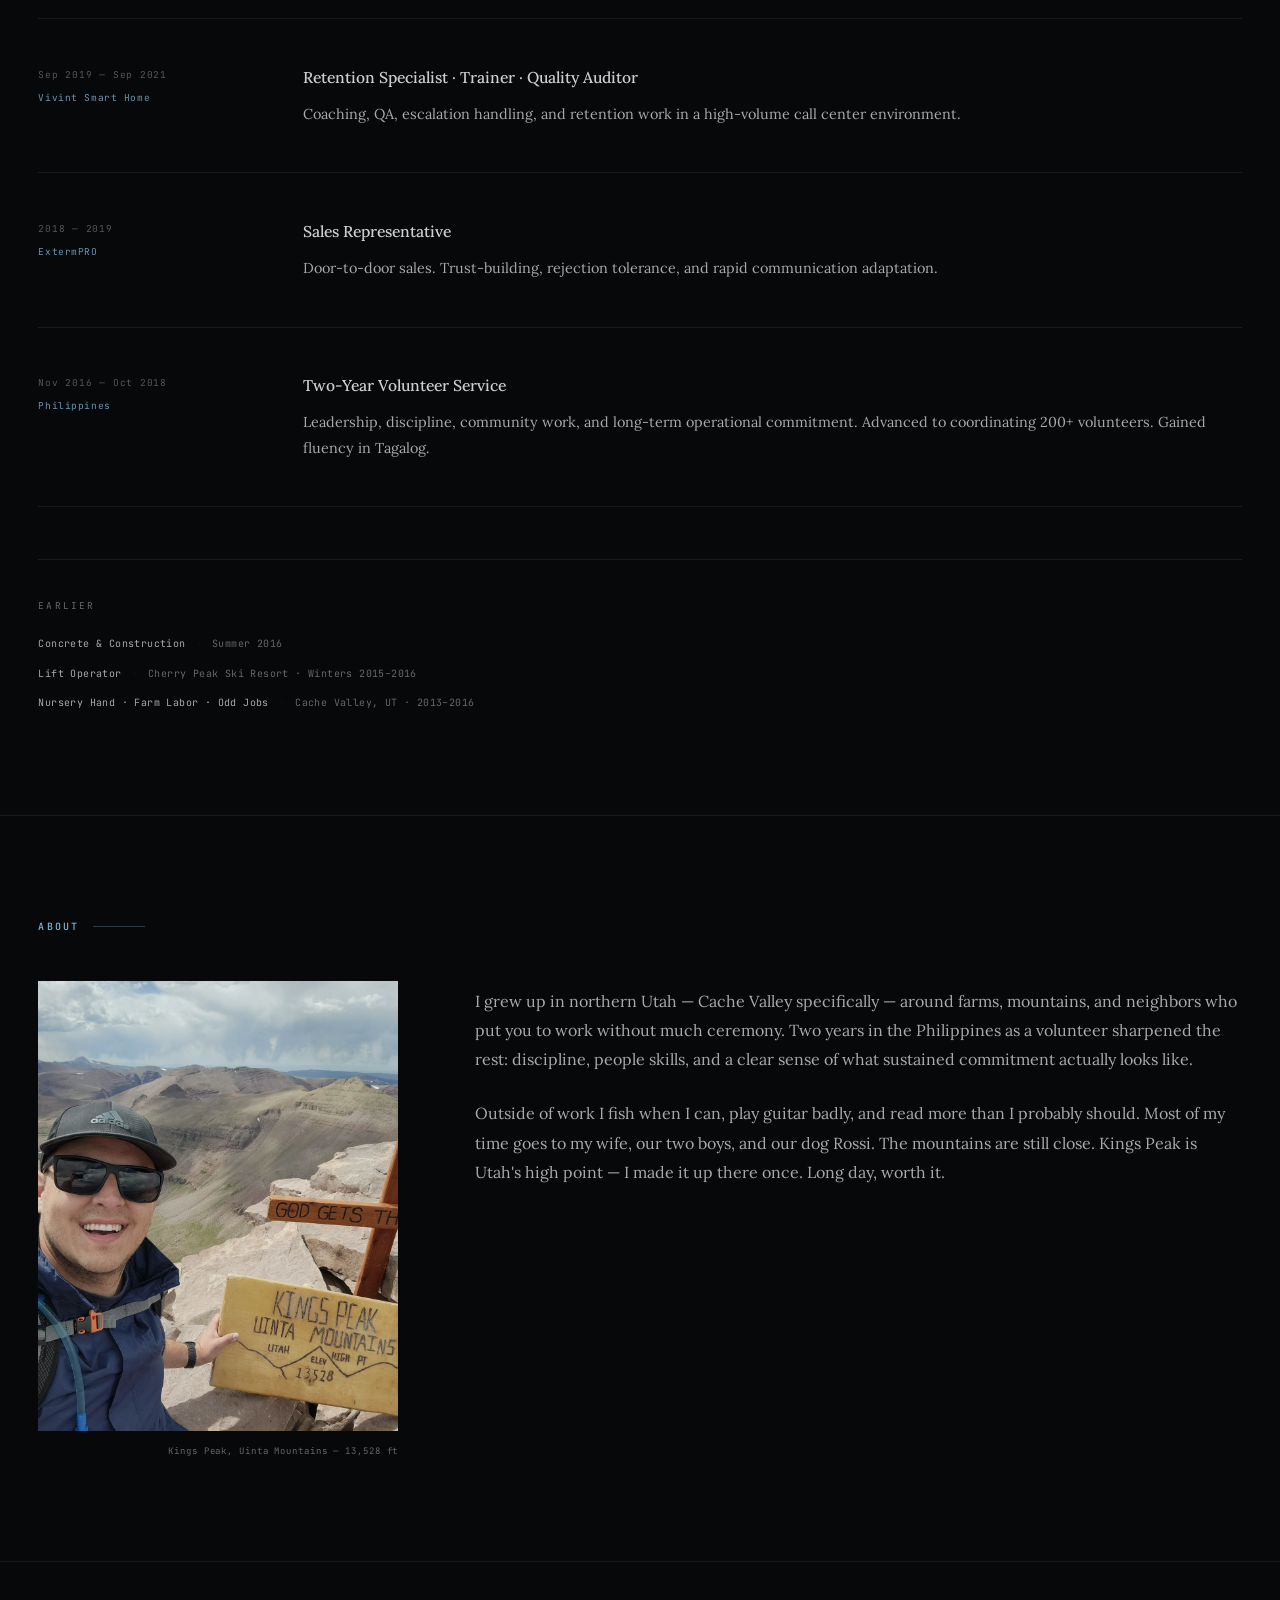
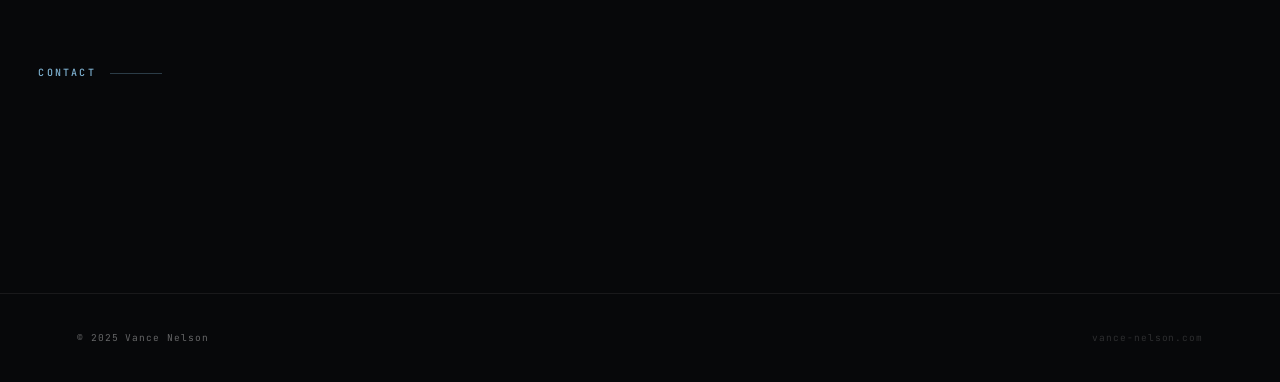
==== commit 86935f6a: "Add files via upload" ====
--- a/index.html
+++ b/index.html
@@ -41,88 +41,27 @@
     </div>
   </section>
 
+  <!-- ── Intent Bar ─────────────────────────────────────── -->
+  <div class="intent-bar">
+    <div class="container">
+      <p class="intent-bar__text">
+        SOC Analyst with enterprise experience in endpoint investigation and threat triage.
+        <span class="intent-bar__target">Targeting full-time security operations roles.</span>
+      </p>
+    </div>
+  </div>
+
   <!-- ── Main ───────────────────────────────────────────── -->
   <main class="site-main">
 
-    <!-- About -->
-    <section class="section" id="about">
-      <div class="container">
-        <p class="section__label">Profile</p>
-        <div class="about__body">
-          <div class="about__statement reveal">
-            <p>
-              I work at the intersection of structured investigation and operational
-              security — triaging alerts, tracing process chains, and building the
-              kind of mental models that make threat analysis reliable rather than reactive.
-            </p>
-            <p>
-              I spent time in a live Fortune 500 SOC, hold an M.S. in Cybersecurity,
-              and am actively building deeper technical specialization through
-              investigation, documentation, and hands-on construction.
-            </p>
-          </div>
-          <div class="about__meta reveal">
-            <div class="about__detail">
-              <span class="about__detail-label">Location</span>
-              <span class="about__detail-value">Logan, UT</span>
-            </div>
-            <div class="about__detail">
-              <span class="about__detail-label">Current Role</span>
-              <span class="about__detail-value">Project Manager I — Thermo Fisher Scientific</span>
-            </div>
-            <div class="about__detail">
-              <span class="about__detail-label">Target</span>
-              <span class="about__detail-value">Full-time SOC Analyst</span>
-            </div>
-            <div class="about__detail">
-              <span class="about__detail-label">LinkedIn</span>
-              <span class="about__detail-value">
-                <a href="https://linkedin.com/in/vancenelson" target="_blank" rel="noopener">linkedin.com/in/vancenelson</a>
-              </span>
-            </div>
-            <div class="about__detail">
-              <span class="about__detail-label">Email</span>
-              <span class="about__detail-value">
-                <a href="mailto:vancemnelson1@gmail.com">vancemnelson1@gmail.com</a>
-              </span>
-            </div>
-          </div>
-        </div>
-      </div>
-    </section>
-
-    <!-- Experience -->
+    <!-- Security Experience -->
     <section class="section" id="experience">
       <div class="container">
-        <p class="section__label">Experience</p>
+        <p class="section__label">Security Experience</p>
         <div class="experience__list">
 
-          <div class="exp-tier-label">Current</div>
-
-          <div class="exp-item">
-            <div class="exp-item__meta">
-              <p class="exp-item__date">Jan 2026 — Present</p>
-              <p class="exp-item__company">Thermo Fisher Scientific</p>
-            </div>
-            <div class="exp-item__body">
-              <p class="exp-item__title">Project Manager I</p>
-              <p class="exp-item__desc">
-                Managing 30+ concurrent custom product design projects across international
-                enterprise accounts in a regulated environment. Cross-functional execution
-                across nine stakeholder groups from concept through production.
-                cGMP- and ISO-compliant documentation across Salesforce, MasterControl, and Oracle.
-              </p>
-              <div class="exp-item__tags">
-                <span class="tag">Salesforce</span>
-                <span class="tag">Oracle</span>
-                <span class="tag">MasterControl</span>
-                <span class="tag">cGMP</span>
-                <span class="tag">ISO</span>
-              </div>
-            </div>
-          </div>
-
-          <div class="exp-item">
+          <!-- SOC Analyst — leads, visually dominant -->
+          <div class="exp-item exp-item--soc">
             <div class="exp-item__meta">
               <p class="exp-item__date">Jun 2025 — Dec 2025</p>
               <p class="exp-item__company">Thermo Fisher Scientific</p>
@@ -131,9 +70,9 @@
               <p class="exp-item__title">SOC Analyst Intern</p>
               <p class="exp-item__desc">
                 Operated in a live Fortune 500 SOC. Independently triaged and resolved 100+
-                phishing, spam, and fraud alerts using Proofpoint, ServiceNow, and VirusTotal.
-                Conducted endpoint investigations alongside senior analysts — analyzing
-                CrowdStrike detections and correlating Splunk telemetry to assess threat activity.
+                phishing, spam, and fraud alerts. Conducted endpoint investigations alongside
+                senior analysts — analyzing CrowdStrike detections and correlating Splunk
+                telemetry to assess threat activity.
               </p>
               <div class="exp-item__tags">
                 <span class="tag">CrowdStrike</span>
@@ -141,156 +80,18 @@
                 <span class="tag">Proofpoint</span>
                 <span class="tag">ServiceNow</span>
                 <span class="tag">VirusTotal</span>
+                <span class="tag">Endpoint Analysis</span>
+                <span class="tag">Threat Triage</span>
                 <span class="tag">IR Lifecycle</span>
               </div>
             </div>
           </div>
 
-          <div class="exp-item">
-            <div class="exp-item__meta">
-              <p class="exp-item__date">Feb 2022 — Jan 2026</p>
-              <p class="exp-item__company">Thermo Fisher Scientific</p>
-            </div>
-            <div class="exp-item__body">
-              <p class="exp-item__title">Customer Operations & Support Specialist I</p>
-              <p class="exp-item__desc">
-                Managed 80+ U.S. enterprise accounts and independently supported the full
-                APAC region. Negotiated shipment timing and fulfillment adjustments that
-                accelerated $25M+ in revenue. Trained and onboarded two new hires;
-                standardized official workflow documentation.
-              </p>
-              <div class="exp-item__tags">
-                <span class="tag">Enterprise Accounts</span>
-                <span class="tag">APAC</span>
-                <span class="tag">Process Documentation</span>
-              </div>
-            </div>
-          </div>
-
-          <div class="exp-tier-label">Foundations</div>
-
-          <div class="exp-item">
-            <div class="exp-item__meta">
-              <p class="exp-item__date">Sep 2019 — Sep 2021</p>
-              <p class="exp-item__company">Vivint Smart Home</p>
-            </div>
-            <div class="exp-item__body">
-              <p class="exp-item__title">Retention Specialist · Trainer · Quality Auditor</p>
-              <p class="exp-item__desc">
-                92% retention rate on high-risk cancellations. Promoted into training and
-                quality assurance — coaching new hires and auditing corporate resolution calls.
-              </p>
-            </div>
-          </div>
-
-          <div class="exp-item">
-            <div class="exp-item__meta">
-              <p class="exp-item__date">2018 — 2019</p>
-              <p class="exp-item__company">ExtermPRO</p>
-            </div>
-            <div class="exp-item__body">
-              <p class="exp-item__title">Sales Representative</p>
-              <p class="exp-item__desc">
-                Door-to-door pest control sales. Built real tolerance for rejection,
-                adapted communication on the fly, and learned what it takes to
-                earn a stranger's trust quickly.
-              </p>
-            </div>
-          </div>
-
-          <div class="exp-item">
-            <div class="exp-item__meta">
-              <p class="exp-item__date">Nov 2016 — Oct 2018</p>
-              <p class="exp-item__company">Volunteer Service</p>
-            </div>
-            <div class="exp-item__body">
-              <p class="exp-item__title">Two-Year Mission — Philippines</p>
-              <p class="exp-item__desc">
-                Full-time volunteer service in the Philippines. Gained deep fluency in Tagalog,
-                taught and worked within communities, and advanced to a leadership role
-                coordinating 200+ volunteers in daily operations and disaster response.
-                Structured daily discipline, independent problem-solving, and sustained
-                long-term commitment.
-              </p>
-            </div>
-          </div>
-
-          <div class="exp-tier-label">Early Work</div>
-
-          <div class="exp-item">
-            <div class="exp-item__meta">
-              <p class="exp-item__date">~2014 — 2016</p>
-              <p class="exp-item__company">Northern Utah</p>
-            </div>
-            <div class="exp-item__body">
-              <p class="exp-item__title">Local Tree Nursery</p>
-              <p class="exp-item__desc">
-                Planted and maintained stock, helped customers select plants, and learned
-                more about horticultural systems than I expected to. Mostly I learned
-                how to listen to what someone actually needs versus what they think they want.
-              </p>
-            </div>
-          </div>
-
-          <div class="exp-item">
-            <div class="exp-item__meta">
-              <p class="exp-item__date">~2014 — 2016</p>
-              <p class="exp-item__company">Cache Valley, UT</p>
-            </div>
-            <div class="exp-item__body">
-              <p class="exp-item__title">Farm & Manual Labor</p>
-              <p class="exp-item__desc">
-                Moving sprinkler pipe, hauling rocks, concrete work, odd jobs for
-                neighboring farmers and community members. Started young, never minded it.
-                Cherry Peak ski resort in the winters.
-              </p>
-            </div>
-          </div>
-
-        </div>
-      </div>
-    </section>
-
-    <!-- Current Focus -->
-    <section class="section" id="focus">
-      <div class="container">
-        <p class="section__label">Current Focus</p>
-        <div class="focus__grid">
-          <div class="focus-item reveal">
-            <p class="focus-item__num">01</p>
-            <p class="focus-item__title">Security Operations</p>
-            <p class="focus-item__desc">Alert triage, incident escalation, and SOC workflow in enterprise environments.</p>
-          </div>
-          <div class="focus-item reveal">
-            <p class="focus-item__num">02</p>
-            <p class="focus-item__title">Endpoint Investigations</p>
-            <p class="focus-item__desc">CrowdStrike detections, process ancestry analysis, and endpoint telemetry correlation.</p>
-          </div>
-          <div class="focus-item reveal">
-            <p class="focus-item__num">03</p>
-            <p class="focus-item__title">Detection Engineering</p>
-            <p class="focus-item__desc">LOLBIN behavior, execution chain patterns, and detection logic construction.</p>
-          </div>
-          <div class="focus-item reveal">
-            <p class="focus-item__num">04</p>
-            <p class="focus-item__title">Cloud Alert Analysis</p>
-            <p class="focus-item__desc">Cloud-native detection surfaces, authentication anomalies, and credential exposure triage.</p>
-          </div>
-          <div class="focus-item reveal">
-            <p class="focus-item__num">05</p>
-            <p class="focus-item__title">Systems Thinking</p>
-            <p class="focus-item__desc">Building mental models for threat analysis that hold up under pressure.</p>
-          </div>
-          <div class="focus-item reveal">
-            <p class="focus-item__num">06</p>
-            <p class="focus-item__title">Process Analysis</p>
-            <p class="focus-item__desc">Parent-child process trees, execution paths, and separating noise from signal.</p>
-          </div>
-        </div>
-      </div>
-    </section>
-
-    <!-- Featured -->
+        </div>
+      </div>
+    </section>
+
+    <!-- Featured Project -->
     <section class="section" id="featured">
       <div class="container">
         <p class="section__label">Featured Project</p>
@@ -304,14 +105,14 @@
             relationships — with analyst annotations and timeline overlays.
             Built to understand endpoint forensics by constructing it from the ground up.
           </p>
-          <a href="projects.html" class="featured__link">
-            View Projects <span>→</span>
-          </a>
-        </div>
-      </div>
-    </section>
-
-    <!-- Education & Certs -->
+          <span class="featured__link featured__link--soon">
+            Coming Soon <span class="featured__soon-badge">In Progress</span>
+          </span>
+        </div>
+      </div>
+    </section>
+
+    <!-- Education & Certifications -->
     <section class="section" id="education">
       <div class="container">
         <p class="section__label">Education & Certifications</p>
@@ -348,10 +149,118 @@
       </div>
     </section>
 
-    <!-- Beyond Security -->
+    <!-- Work History -->
+    <section class="section" id="work-history">
+      <div class="container">
+        <p class="section__label">Work History</p>
+        <div class="experience__list">
+
+          <!-- Project Manager — operational maturity -->
+          <div class="exp-item exp-item--archive">
+            <div class="exp-item__meta">
+              <p class="exp-item__date">Jan 2026 — Present</p>
+              <p class="exp-item__company">Thermo Fisher Scientific</p>
+            </div>
+            <div class="exp-item__body">
+              <p class="exp-item__title">Project Manager I</p>
+              <p class="exp-item__desc">
+                30+ concurrent custom product design projects across international enterprise accounts.
+                Cross-functional execution across nine stakeholder groups in a regulated
+                cGMP / ISO environment.
+              </p>
+              <div class="exp-item__tags">
+                <span class="tag">Salesforce</span>
+                <span class="tag">Oracle</span>
+                <span class="tag">MasterControl</span>
+                <span class="tag">cGMP</span>
+                <span class="tag">ISO</span>
+              </div>
+            </div>
+          </div>
+
+          <!-- Customer Operations -->
+          <div class="exp-item exp-item--archive">
+            <div class="exp-item__meta">
+              <p class="exp-item__date">Feb 2022 — Jan 2026</p>
+              <p class="exp-item__company">Thermo Fisher Scientific</p>
+            </div>
+            <div class="exp-item__body">
+              <p class="exp-item__title">Customer Operations & Support Specialist I</p>
+              <p class="exp-item__desc">
+                80+ U.S. enterprise accounts and sole coverage of the APAC region.
+                Negotiated fulfillment adjustments on $25M+ in revenue. Trained two new hires;
+                standardized workflow documentation.
+              </p>
+              <div class="exp-item__tags">
+                <span class="tag">Enterprise Accounts</span>
+                <span class="tag">APAC</span>
+                <span class="tag">Process Documentation</span>
+              </div>
+            </div>
+          </div>
+
+          <!-- Vivint -->
+          <div class="exp-item exp-item--archive">
+            <div class="exp-item__meta">
+              <p class="exp-item__date">Sep 2019 — Sep 2021</p>
+              <p class="exp-item__company">Vivint Smart Home</p>
+            </div>
+            <div class="exp-item__body">
+              <p class="exp-item__title">Retention Specialist · Trainer · Quality Auditor</p>
+              <p class="exp-item__desc">
+                Coaching, QA, escalation handling, and retention work in a high-volume call center environment.
+              </p>
+            </div>
+          </div>
+
+          <!-- ExtermPRO -->
+          <div class="exp-item exp-item--archive">
+            <div class="exp-item__meta">
+              <p class="exp-item__date">2018 — 2019</p>
+              <p class="exp-item__company">ExtermPRO</p>
+            </div>
+            <div class="exp-item__body">
+              <p class="exp-item__title">Sales Representative</p>
+              <p class="exp-item__desc">
+                Door-to-door sales. Trust-building, rejection tolerance, and rapid communication adaptation.
+              </p>
+            </div>
+          </div>
+
+          <!-- Volunteer -->
+          <div class="exp-item exp-item--archive">
+            <div class="exp-item__meta">
+              <p class="exp-item__date">Nov 2016 — Oct 2018</p>
+              <p class="exp-item__company">Philippines</p>
+            </div>
+            <div class="exp-item__body">
+              <p class="exp-item__title">Two-Year Volunteer Service</p>
+              <p class="exp-item__desc">
+                Leadership, discipline, community work, and long-term operational commitment.
+                Advanced to coordinating 200+ volunteers. Gained fluency in Tagalog.
+              </p>
+            </div>
+          </div>
+
+        </div>
+
+        <!-- Foundations — compressed archival block -->
+        <div class="foundations-block reveal">
+          <p class="foundations-block__label">Earlier</p>
+          <ul class="foundations-block__list">
+            <li><span class="foundations-block__role">Concrete &amp; Construction</span><span class="foundations-block__sep">·</span><span class="foundations-block__detail">Summer 2016</span></li>
+            <li><span class="foundations-block__role">Lift Operator</span><span class="foundations-block__sep">·</span><span class="foundations-block__detail">Cherry Peak Ski Resort · Winters 2015–2016</span></li>
+            <li><span class="foundations-block__role">Nursery Hand · Farm Labor · Odd Jobs</span><span class="foundations-block__sep">·</span><span class="foundations-block__detail">Cache Valley, UT · 2013–2016</span></li>
+          </ul>
+        </div>
+
+      </div>
+    </section>
+
+    <!-- Beyond Security / About -->
     <section class="section section--beyond" id="beyond">
       <div class="container">
-        <p class="section__label">Beyond Security</p>
+        <p class="section__label">About</p>
         <div class="beyond__layout">
           <div class="beyond__img-wrap reveal">
             <img
@@ -366,25 +275,14 @@
             <p>
               I grew up in northern Utah — Cache Valley specifically — around farms,
               mountains, and neighbors who put you to work without much ceremony.
-              I started hauling rocks and moving sprinkler pipe around 14. Nobody
-              called it character building. It was just what you did.
+              Two years in the Philippines as a volunteer sharpened the rest: discipline,
+              people skills, and a clear sense of what sustained commitment actually looks like.
             </p>
             <p>
-              I worked at a local tree nursery through high school, ran a ski resort
-              lift at Cherry Peak in the winters, did concrete and handyman work when
-              there was work to do. I spent two years in the Philippines as a volunteer,
-              learned Tagalog, and came back with a better understanding of people
-              than I had left with.
-            </p>
-            <p>
-              Outside of work I fish when I can, play guitar badly, read more than I
-              probably should, and spend most of my time with my wife, our two boys,
-              and our dog Rossi. The mountains are still close. I get up there when
-              life allows.
-            </p>
-            <p class="beyond__closer">
-              Kings Peak is Utah's high point. I made it up there once.
-              It's a long day, but it's worth it.
+              Outside of work I fish when I can, play guitar badly, and read more than I
+              probably should. Most of my time goes to my wife, our two boys, and our dog Rossi.
+              The mountains are still close. Kings Peak is Utah's high point — I made it up
+              there once. Long day, worth it.
             </p>
           </div>
         </div>
@@ -405,10 +303,6 @@
               <span class="contact__link__label">Email</span>
               <span>vancemnelson1@gmail.com</span>
             </a>
-            <a href="tel:4358810952" class="contact__link">
-              <span class="contact__link__label">Phone</span>
-              <span>435-881-0952</span>
-            </a>
             <a href="https://linkedin.com/in/vancenelson" target="_blank" rel="noopener" class="contact__link">
               <span class="contact__link__label">LinkedIn</span>
               <span>linkedin.com/in/vancenelson</span>
--- a/styles.css
+++ b/styles.css
@@ -55,58 +55,59 @@
   height: var(--nav-h);
   display: flex;
   align-items: center;
-  /* Full-bleed padding; inner content is capped by --max-w */
-  padding: 0;
+  padding: 0 clamp(28px, 3vw, 60px);
+  /* Always has a subtle dark base so nav never bleeds into hero text */
+  background-color: rgba(7,8,10,0.55);
+  backdrop-filter: blur(8px);
+  -webkit-backdrop-filter: blur(8px);
   transition:
-    background-color 0.6s ease,
-    border-color     0.6s ease,
-    backdrop-filter  0.6s ease;
+    background-color 0.5s ease,
+    border-color     0.5s ease,
+    backdrop-filter  0.5s ease;
   border-bottom: 1px solid transparent;
 }
 
-/* Over bright fog hero */
-.nav--light .nav__logo { color: rgba(255,255,255,0.95); }
-.nav--light .nav__links a { color: rgba(255,255,255,0.70); }
-.nav--light .nav__divider { background: rgba(255,255,255,0.30); }
-
-/* Over dark content */
+/* Over hero — keep the dark base, just lighter blur */
+.nav--light {
+  background-color: rgba(7,8,10,0.55);
+  border-color: transparent;
+}
+.nav--light .nav__links a { color: rgba(255,255,255,0.68); }
+.nav--light .nav__divider { background: rgba(255,255,255,0.25); }
+
+/* Over dark content — fully opaque */
 .nav--dark {
-  background-color: rgba(7,8,10,0.90);
+  background-color: rgba(7,8,10,0.92);
   border-color: var(--accent-line);
   backdrop-filter: blur(14px);
   -webkit-backdrop-filter: blur(14px);
 }
-.nav--dark .nav__logo  { color: var(--accent); }
 .nav--dark .nav__links a { color: var(--text-muted); }
 .nav--dark .nav__divider { background: rgba(255,255,255,0.12); }
 
-.nav__inner {
-  display: flex;
-  align-items: center;
-  gap: clamp(14px, 1.5vw, 24px);
-  justify-content: flex-start;
-  width: 100%;
-  max-width: var(--max-w);
-  /* Horizontally centered within the viewport, left-aligned content */
-  margin: 0 auto;
-  padding: 0 clamp(28px, 3vw, 60px);
-}
-
-/* Brand mark — larger, bolder, unmissable */
+/* Logo is ALWAYS accent blue — hero or dark, no override */
 .nav__logo {
   font-family: var(--mono);
   font-size: clamp(14px, 1.05vw, 17px);
   font-weight: 500;
   letter-spacing: 0.06em;
-  color: var(--accent);
+  color: var(--accent) !important;
   white-space: nowrap;
   cursor: default;
   user-select: none;
   flex-shrink: 0;
-  transition: color 0.5s ease;
 }
 .nav__logo span {
-  color: rgba(127,179,211,0.55);
+  color: rgba(127,179,211,0.55) !important;
+}
+
+.nav__inner {
+  display: flex;
+  align-items: center;
+  gap: clamp(14px, 1.5vw, 24px);
+  /* Left-aligned, no centering — pins to left edge with padding */
+  justify-content: flex-start;
+  width: 100%;
 }
 
 /* Vertical divider */
@@ -172,6 +173,7 @@
   background-position: center 40%;
   animation: heroBreath 32s ease-in-out infinite;
   will-change: transform;
+  transform-origin: center center;
 }
 
 .hero__overlay {
@@ -194,7 +196,6 @@
   height: 100%;
   display: flex;
   flex-direction: column;
-  /* Pushes content into the upper third */
   justify-content: flex-start;
   padding-top: clamp(140px, 22vh, 220px);
   padding-left: clamp(28px, 3vw, 60px);
@@ -202,6 +203,7 @@
   max-width: var(--max-w);
   margin: 0 auto;
   width: 100%;
+  will-change: transform, opacity;
 }
 
 .hero__eyebrow {
@@ -705,3 +707,127 @@
   .focus__grid      { grid-template-columns: 1fr; }
   .featured__card   { padding: 28px 22px; }
 }
+
+/* ── Intent Bar ─────────────────────────────────────────── */
+.intent-bar {
+  background: var(--bg-mid);
+  border-bottom: 1px solid var(--accent-line);
+  padding: clamp(18px, 2vw, 26px) 0;
+}
+.intent-bar__text {
+  font-family: var(--mono);
+  font-size: clamp(11px, 0.8vw, 13px);
+  letter-spacing: 0.06em;
+  color: var(--text-secondary);
+  line-height: 1.6;
+}
+.intent-bar__target {
+  color: var(--accent);
+  margin-left: 0.5em;
+}
+
+/* ── SOC Role — visually dominant ───────────────────────── */
+.exp-item--soc .exp-item__title {
+  font-size: clamp(1.12rem, 1.22vw, 1.36rem);
+  color: var(--text-primary);
+  letter-spacing: -0.005em;
+}
+.exp-item--soc .exp-item__company {
+  font-size: clamp(10.5px, 0.76vw, 12.5px);
+  color: var(--accent);
+}
+.exp-item--soc .exp-item__desc {
+  font-size: clamp(0.96rem, 1.02vw, 1.1rem);
+  color: var(--text-accent);
+}
+.exp-item--soc {
+  border-bottom: 1px solid var(--accent-line);
+}
+
+/* ── Archive-tier experience entries ────────────────────── */
+.exp-item--archive .exp-item__title {
+  font-size: clamp(0.98rem, 1.04vw, 1.12rem);
+  color: var(--text-accent);
+}
+.exp-item--archive .exp-item__desc {
+  font-size: clamp(0.9rem, 0.96vw, 1.02rem);
+  color: var(--text-secondary);
+}
+.exp-item--archive .exp-item__date,
+.exp-item--archive .exp-item__company {
+  font-size: clamp(9.5px, 0.68vw, 11px);
+  opacity: 0.82;
+}
+
+/* ── Foundations compressed block ───────────────────────── */
+.foundations-block {
+  margin-top: clamp(40px, 4vw, 56px);
+  padding-top: clamp(28px, 3vw, 40px);
+  border-top: 1px solid var(--accent-line);
+}
+.foundations-block__label {
+  font-family: var(--mono);
+  font-size: clamp(9.5px, 0.68vw, 11px);
+  letter-spacing: 0.22em;
+  text-transform: uppercase;
+  color: var(--text-muted);
+  margin-bottom: 20px;
+}
+.foundations-block__list {
+  list-style: none;
+  display: flex;
+  flex-direction: column;
+  gap: 12px;
+}
+.foundations-block__list li {
+  display: flex;
+  align-items: baseline;
+  gap: 10px;
+  font-family: var(--mono);
+  font-size: clamp(10px, 0.74vw, 12px);
+  letter-spacing: 0.04em;
+  color: var(--text-muted);
+}
+.foundations-block__role {
+  color: var(--text-secondary);
+  white-space: nowrap;
+}
+.foundations-block__sep {
+  color: var(--accent-line);
+  opacity: 0.6;
+}
+.foundations-block__detail {
+  color: var(--text-muted);
+}
+
+/* ── Featured — coming soon state ──────────────────────── */
+.featured__link--soon {
+  display: inline-flex;
+  align-items: center;
+  gap: 10px;
+  margin-top: 32px;
+  font-family: var(--mono);
+  font-size: clamp(10px, 0.74vw, 12px);
+  letter-spacing: 0.12em;
+  text-transform: uppercase;
+  color: var(--text-muted);
+  cursor: default;
+  user-select: none;
+}
+.featured__soon-badge {
+  font-family: var(--mono);
+  font-size: clamp(8.5px, 0.62vw, 10px);
+  letter-spacing: 0.14em;
+  text-transform: uppercase;
+  color: var(--accent-dim);
+  border: 1px solid rgba(90,144,181,0.28);
+  padding: 3px 8px;
+}
+
+/* ── Responsive additions ───────────────────────────────── */
+@media (max-width: 1000px) {
+  .foundations-block__list li { flex-wrap: wrap; }
+}
+@media (max-width: 600px) {
+  .intent-bar__target { display: block; margin-left: 0; margin-top: 4px; }
+}
